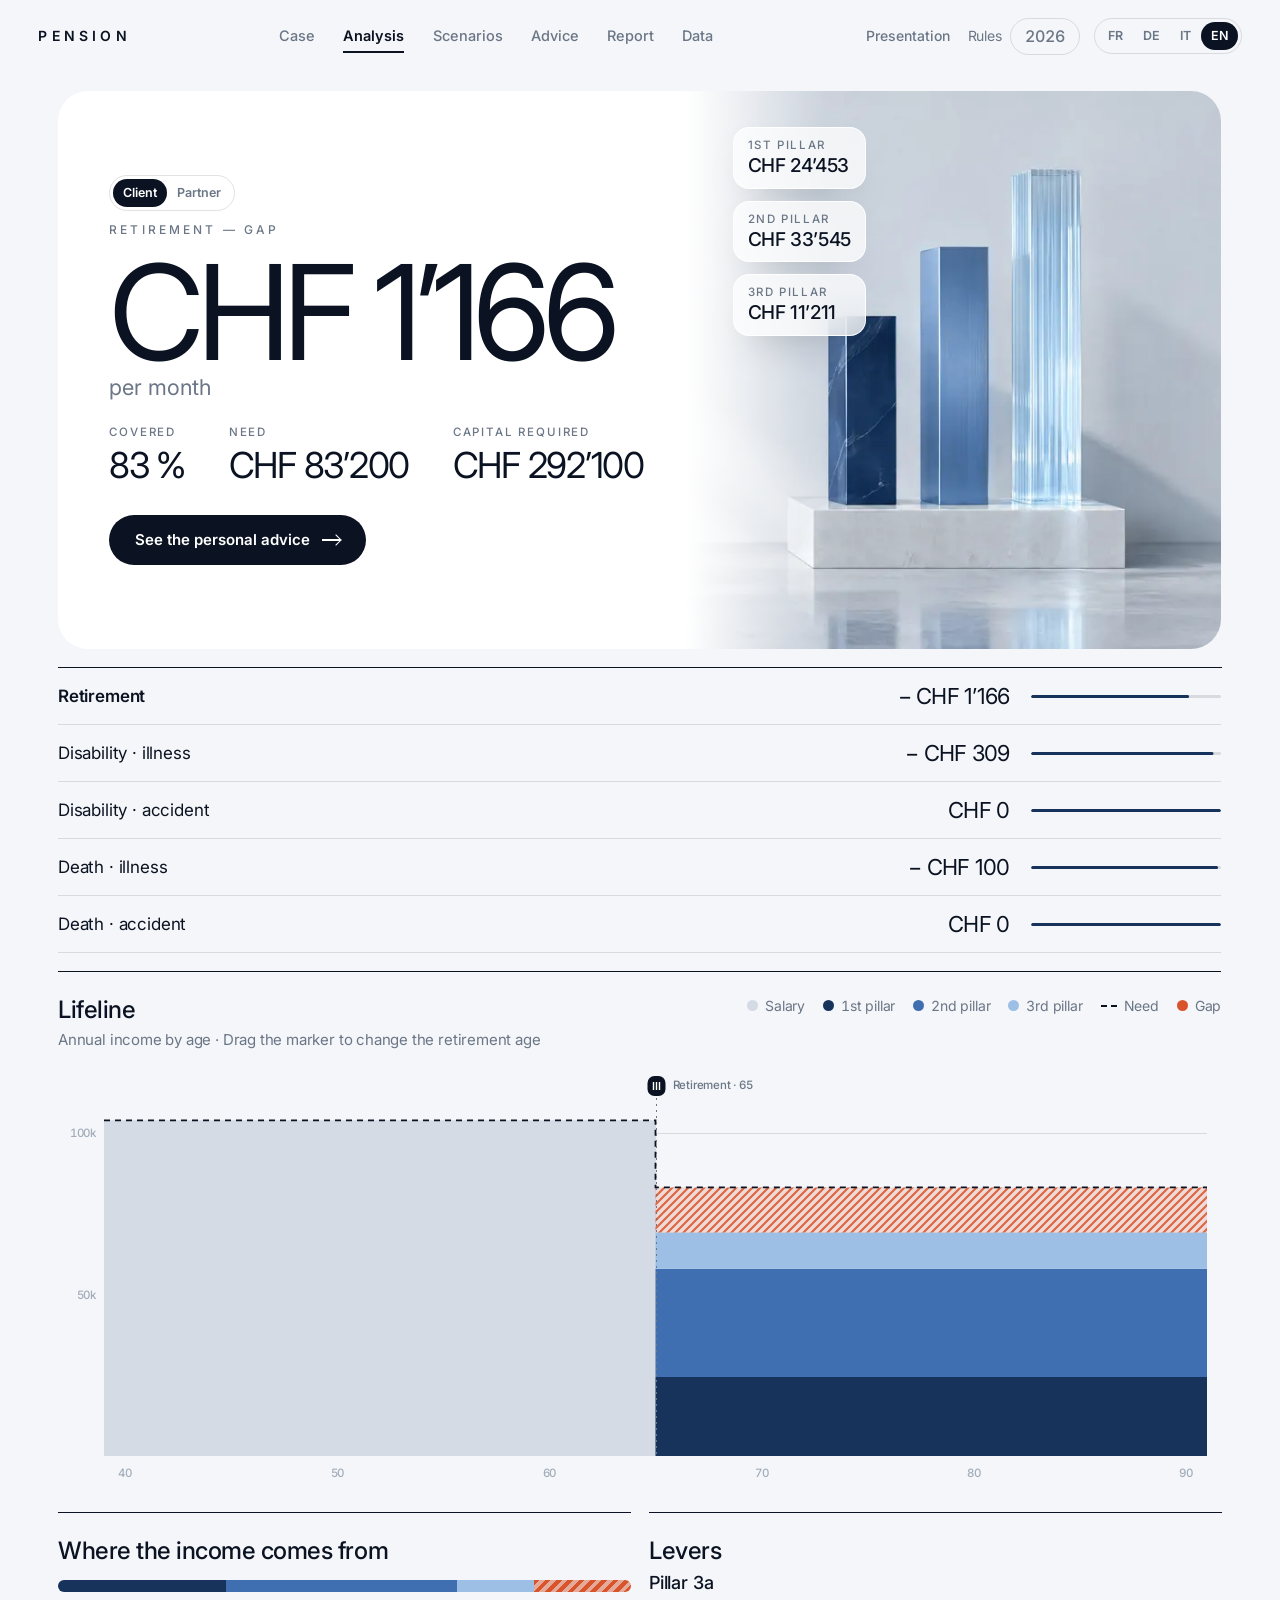
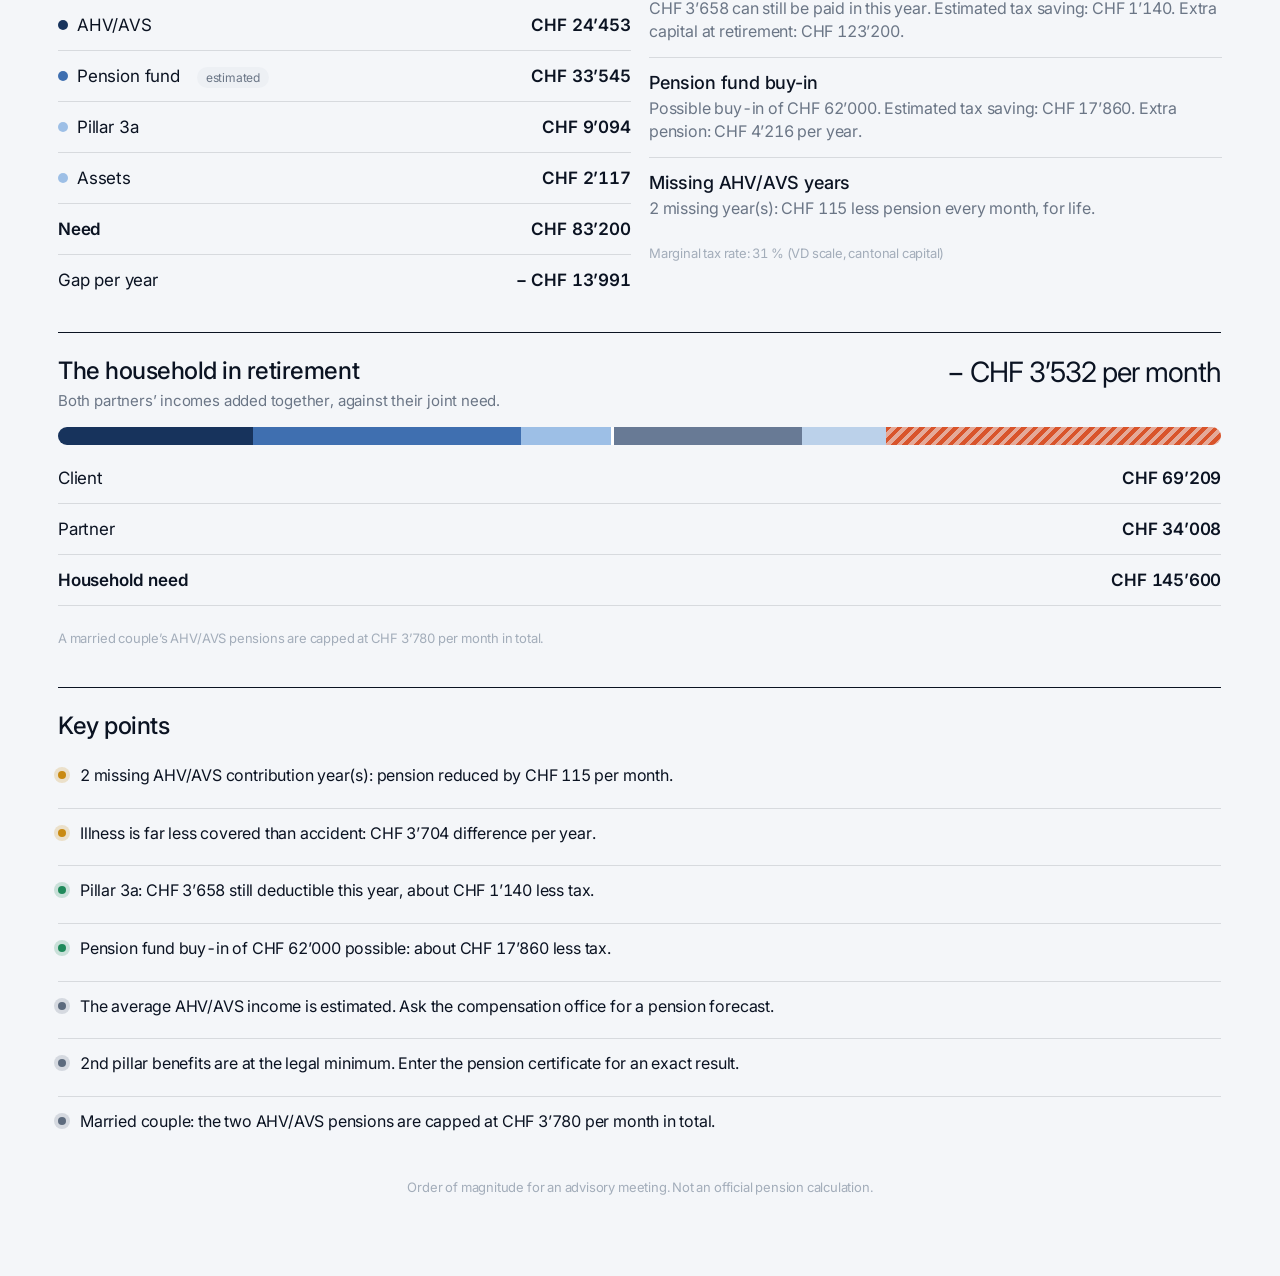
==== web/index.html @ 9bdd1ee2 "Refonte de l'interface : verre et lumière en sombre (scène 3D plein écran, menu flottant), galerie e" ====
<!doctype html>
<html lang="fr">
<head>
<meta charset="utf-8">
<meta name="viewport" content="width=device-width, initial-scale=1, viewport-fit=cover">
<meta name="color-scheme" content="light dark">
<meta name="theme-color" content="#070b12" media="(prefers-color-scheme: dark)">
<meta name="theme-color" content="#f1f3f6" media="(prefers-color-scheme: light)">
<meta name="apple-mobile-web-app-capable" content="yes">
<meta name="apple-mobile-web-app-status-bar-style" content="black-translucent">
<meta name="apple-mobile-web-app-title" content="Prévoyance">
<meta name="robots" content="noindex">
<title>Prévoyance — analyse des lacunes</title>
<link rel="manifest" href="manifest.webmanifest">
<link rel="icon" href="images/icone-192.png">
<link rel="apple-touch-icon" href="images/icone-180.png">
<link rel="preload" href="polices/inter-normal-latin.woff2" as="font" type="font/woff2" crossorigin>
<link rel="stylesheet" href="polices/polices.css">
<link rel="stylesheet" href="app.css">
<link rel="stylesheet" href="vues.css">
<link rel="stylesheet" href="apple.css">
<link rel="stylesheet" href="haut.css">
<script type="module" src="src/app.js"></script>
</head>
<body>
<header class="barre">
  <div class="marque">
    <img src="images/icone-192.png" alt="" width="34" height="34">
    <div><b data-t="titre">Prévoyance</b><span data-t="sousTitre">Analyse des lacunes</span></div>
  </div>
  <nav class="onglets" id="onglets" role="tablist" aria-label="Vues"></nav>
  <div class="actions">
    <button class="lien" id="presentation" type="button" data-t="presentation">Présentation</button>
    <label class="choix-annee"><span data-t="regles">Règles</span><select id="annee" aria-label="Année des règles"></select></label>
    <div class="segments" id="langues" role="group" aria-label="Langue"></div>
  </div>
</header>

<main class="scene">
  <aside class="saisie" id="saisie" aria-label="Dossier du client"></aside>
  <section class="analyse" id="vue" aria-live="polite"></section>
</main>
<div class="bascule-panneau" id="panneaux" role="group"></div>
</body>
</html>
---- web/polices/polices.css ----
/* Polices de l'application : Fraunces et Inter, licence OFL. Générées par outils/visuels/polices.py. */
@font-face {
  font-family: 'Fraunces';
  font-style: italic;
  font-weight: 300 500;
  font-display: swap;
  src: url(fraunces-italic-latin-ext.woff2) format('woff2');
  unicode-range: U+0100-02BA, U+02BD-02C5, U+02C7-02CC, U+02CE-02D7, U+02DD-02FF, U+0304, U+0308, U+0329, U+1D00-1DBF, U+1E00-1E9F, U+1EF2-1EFF, U+2020, U+20A0-20AB, U+20AD-20C4, U+2113, U+2C60-2C7F, U+A720-A7FF;
}
@font-face {
  font-family: 'Fraunces';
  font-style: italic;
  font-weight: 300 500;
  font-display: swap;
  src: url(fraunces-italic-latin.woff2) format('woff2');
  unicode-range: U+0000-00FF, U+0131, U+0152-0153, U+02BB-02BC, U+02C6, U+02DA, U+02DC, U+0304, U+0308, U+0329, U+2000-206F, U+20AC, U+2122, U+2191, U+2193, U+2212, U+2215, U+FEFF, U+FFFD;
}
@font-face {
  font-family: 'Fraunces';
  font-style: normal;
  font-weight: 300 500;
  font-display: swap;
  src: url(fraunces-normal-latin-ext.woff2) format('woff2');
  unicode-range: U+0100-02BA, U+02BD-02C5, U+02C7-02CC, U+02CE-02D7, U+02DD-02FF, U+0304, U+0308, U+0329, U+1D00-1DBF, U+1E00-1E9F, U+1EF2-1EFF, U+2020, U+20A0-20AB, U+20AD-20C4, U+2113, U+2C60-2C7F, U+A720-A7FF;
}
@font-face {
  font-family: 'Fraunces';
  font-style: normal;
  font-weight: 300 500;
  font-display: swap;
  src: url(fraunces-normal-latin.woff2) format('woff2');
  unicode-range: U+0000-00FF, U+0131, U+0152-0153, U+02BB-02BC, U+02C6, U+02DA, U+02DC, U+0304, U+0308, U+0329, U+2000-206F, U+20AC, U+2122, U+2191, U+2193, U+2212, U+2215, U+FEFF, U+FFFD;
}
@font-face {
  font-family: 'Inter';
  font-style: normal;
  font-weight: 400 600;
  font-display: swap;
  src: url(inter-normal-latin-ext.woff2) format('woff2');
  unicode-range: U+0100-02BA, U+02BD-02C5, U+02C7-02CC, U+02CE-02D7, U+02DD-02FF, U+0304, U+0308, U+0329, U+1D00-1DBF, U+1E00-1E9F, U+1EF2-1EFF, U+2020, U+20A0-20AB, U+20AD-20C4, U+2113, U+2C60-2C7F, U+A720-A7FF;
}
@font-face {
  font-family: 'Inter';
  font-style: normal;
  font-weight: 400 600;
  font-display: swap;
  src: url(inter-normal-latin.woff2) format('woff2');
  unicode-range: U+0000-00FF, U+0131, U+0152-0153, U+02BB-02BC, U+02C6, U+02DA, U+02DC, U+0304, U+0308, U+0329, U+2000-206F, U+20AC, U+2122, U+2191, U+2193, U+2212, U+2215, U+FEFF, U+FFFD;
}
---- web/app.css ----
/* Prévoyance — interface du conseiller.
   Un seul écran : le dossier à gauche, l'analyse à droite, recalculée et animée à chaque frappe.
   Typographie système (SF Pro sur les appareils Apple), chiffres tabulaires, une couleur par pilier, le corail pour
   la lacune. Clair et sombre suivent le réglage de l'appareil. Aucune ressource externe. */

:root {
  --fond: #f4f2ed; --surface: #ffffff; --creux: #ebe8e1; --encre: #14161a; --encre-2: #5d636d; --encre-3: #9096a0;
  --filet: rgba(20, 22, 26, .09); --ombre: 0 1px 2px rgba(20, 22, 26, .05), 0 12px 32px -16px rgba(20, 22, 26, .18);
  --p1: #2764e7; --p2: #7b4fe2; --p3: #0f9e77; --salaire: #c5c9d1; --attente: #e3a008; --lacune: #f2553a;
  --critique: #dc3a2b; --attention: #c98a00; --opportunite: #0f9e77; --info: #5d636d;
  --rayon: 22px; --aise: cubic-bezier(.22, 1, .36, 1);
  --police: ui-sans-serif, -apple-system, BlinkMacSystemFont, "SF Pro Text", "Inter", "Segoe UI", Roboto, sans-serif;
  --titre: ui-sans-serif, -apple-system, BlinkMacSystemFont, "SF Pro Display", "Inter", "Segoe UI", Roboto, sans-serif;
}
@media (prefers-color-scheme: dark) {
  :root {
    --fond: #0b0c0f; --surface: #15171c; --creux: #1d2026; --encre: #f3f2ef; --encre-2: #a2a8b3; --encre-3: #6b717c;
    --filet: rgba(255, 255, 255, .09); --ombre: 0 1px 0 rgba(255, 255, 255, .04) inset, 0 20px 40px -24px rgba(0, 0, 0, .7);
    --p1: #5b8dff; --p2: #a385ff; --p3: #2fcf9f; --salaire: #3a3f49; --attente: #f0b93a; --lacune: #ff6b4f;
    --critique: #ff6b5c; --attention: #f0b93a; --opportunite: #2fcf9f; --info: #a2a8b3;
  }
}

* { box-sizing: border-box; }
html { -webkit-text-size-adjust: 100%; }
body { margin: 0; background: var(--fond); color: var(--encre); font: 15px/1.45 var(--police); -webkit-font-smoothing: antialiased;
  font-variant-numeric: tabular-nums; }
h2 { font: 600 15px/1.2 var(--police); margin: 0; letter-spacing: -.005em; }
p { margin: 0; }
button, input, select { font: inherit; color: inherit; }
button { cursor: pointer; }
:focus-visible { outline: 2px solid var(--p1); outline-offset: 2px; }

/* ---------- barre du haut */
.barre { position: sticky; top: 0; z-index: 5; display: flex; align-items: center; justify-content: space-between; gap: 16px;
  padding: calc(12px + env(safe-area-inset-top, 0px)) calc(clamp(16px, 2.4vw, 32px) + env(safe-area-inset-right, 0px)) 12px calc(clamp(16px, 2.4vw, 32px) + env(safe-area-inset-left, 0px));
  background: color-mix(in srgb, var(--fond) 82%, transparent);
  -webkit-backdrop-filter: saturate(1.6) blur(18px); backdrop-filter: saturate(1.6) blur(18px); border-bottom: 1px solid var(--filet); }
.marque { display: flex; align-items: center; gap: 12px; }
.marque svg { width: 30px; height: 30px; fill: var(--encre); }
.marque svg rect:nth-child(1) { fill: var(--p1); } .marque svg rect:nth-child(2) { fill: var(--p2); } .marque svg rect:nth-child(3) { fill: var(--p3); }
.marque b { display: block; font: 600 17px/1.1 var(--police); letter-spacing: -.01em; }
.marque span { color: var(--encre-2); font-size: 12.5px; }
.actions { display: flex; align-items: center; gap: 6px 14px; flex-wrap: wrap; justify-content: flex-end; }
.lien { border: 0; background: none; padding: 8px 4px; color: var(--encre-2); font-weight: 500; font-size: 13.5px; }
.lien:hover { color: var(--encre); }
.choix-annee { display: flex; align-items: center; gap: 8px; color: var(--encre-2); font-size: 13.5px; }
select { appearance: none; -webkit-appearance: none; border: 1px solid var(--filet); background: var(--surface); border-radius: 10px; padding: 7px 12px; font-weight: 500; }
.segments { display: inline-flex; padding: 3px; background: var(--creux); border-radius: 12px; }
.segments button { border: 0; background: none; padding: 6px 11px; border-radius: 9px; font-size: 12.5px; font-weight: 600; color: var(--encre-2);
  transition: background .3s var(--aise), color .3s var(--aise), box-shadow .3s var(--aise); }
.segments button[aria-pressed="true"] { background: var(--surface); color: var(--encre); box-shadow: 0 1px 3px rgba(0, 0, 0, .12); }

/* ---------- scène : dossier à gauche, analyse à droite */
.scene { display: grid; grid-template-columns: minmax(300px, 380px) minmax(0, 1fr); gap: clamp(16px, 2vw, 28px);
  padding: clamp(16px, 2.4vw, 32px); max-width: 1640px; margin: 0 auto; align-items: start; }
.saisie { position: sticky; top: 78px; max-height: calc(100vh - 96px); max-height: calc(100dvh - 96px); overflow: auto; overscroll-behavior: contain;
  display: grid; gap: 12px; padding-right: 4px; scrollbar-width: thin; }
.analyse { display: grid; gap: clamp(12px, 1.4vw, 18px); min-width: 0; }
.carte { background: var(--surface); border-radius: var(--rayon); box-shadow: var(--ombre); padding: clamp(16px, 1.6vw, 22px); min-width: 0; }
.deux { display: grid; grid-template-columns: repeat(2, minmax(0, 1fr)); gap: clamp(12px, 1.4vw, 18px); }

/* ---------- dossier */
.bloc { background: var(--surface); border-radius: 18px; box-shadow: var(--ombre); overflow: hidden; }
.bloc > summary { list-style: none; cursor: pointer; display: flex; align-items: center; justify-content: space-between; padding: 14px 16px;
  font: 600 14px/1.2 var(--police); }
.bloc > summary::-webkit-details-marker { display: none; }
.bloc > summary::after { content: ""; width: 8px; height: 8px; border-right: 1.6px solid var(--encre-3); border-bottom: 1.6px solid var(--encre-3);
  transform: rotate(45deg) translateY(-2px); transition: transform .35s var(--aise); }
.bloc[open] > summary::after { transform: rotate(225deg) translate(-2px, 0); }
.champs { display: grid; gap: 10px; padding: 0 16px 16px; }
.champ { display: grid; gap: 5px; }
.champ > span { color: var(--encre-2); font-size: 12.5px; display: flex; justify-content: space-between; gap: 8px; }
.champ > span i { font-style: normal; color: var(--encre-3); }
.champ input[type="text"], .champ input[type="date"], .champ select { width: 100%; border: 1px solid transparent; background: var(--creux); border-radius: 11px;
  padding: 10px 12px; font-weight: 500; transition: border-color .2s, background .2s; min-width: 0; }
.champ input:hover, .champ select:hover { border-color: var(--filet); }
.champ input:focus, .champ select:focus { outline: none; border-color: var(--p1); background: var(--surface); }
.montant { position: relative; }
.montant input { padding-left: 46px !important; }
.montant::before { content: "CHF"; position: absolute; left: 12px; top: 50%; transform: translateY(-50%); color: var(--encre-3); font-size: 12px; font-weight: 600; pointer-events: none; }
.rangee { display: grid; grid-template-columns: repeat(2, minmax(0, 1fr)); gap: 10px; }
.bascule { display: flex; align-items: center; justify-content: space-between; gap: 12px; padding: 4px 0; font-size: 13.5px; font-weight: 500; cursor: pointer; }
.bascule input { appearance: none; -webkit-appearance: none; width: 42px; height: 26px; border-radius: 999px; background: var(--creux); position: relative; flex: none;
  transition: background .3s var(--aise); cursor: pointer; }
.bascule input::after { content: ""; position: absolute; left: 3px; top: 3px; width: 20px; height: 20px; border-radius: 50%; background: #fff;
  box-shadow: 0 1px 3px rgba(0, 0, 0, .25); transition: transform .35s var(--aise); }
.bascule input:checked { background: var(--ok); }
.bascule input:checked::after { transform: translateX(16px); }
.curseur { display: grid; gap: 6px; }
.curseur output { font-weight: 600; color: var(--encre); }
input[type="range"] { appearance: none; -webkit-appearance: none; width: 100%; height: 26px; background: none; margin: 0; }
input[type="range"]::-webkit-slider-runnable-track { height: 5px; border-radius: 999px; background: linear-gradient(90deg, var(--encre) var(--part, 50%), var(--creux) var(--part, 50%)); }
input[type="range"]::-moz-range-track { height: 5px; border-radius: 999px; background: var(--creux); }
input[type="range"]::-moz-range-progress { height: 5px; border-radius: 999px; background: var(--encre); }
input[type="range"]::-webkit-slider-thumb { -webkit-appearance: none; width: 22px; height: 22px; margin-top: -8.5px; border-radius: 50%; background: var(--surface);
  border: 1px solid var(--filet); box-shadow: 0 2px 6px rgba(0, 0, 0, .22); }
input[type="range"]::-moz-range-thumb { width: 20px; height: 20px; border-radius: 50%; background: var(--surface); border: 1px solid var(--filet); box-shadow: 0 2px 6px rgba(0, 0, 0, .22); }
.compteur { display: inline-flex; align-items: center; gap: 4px; background: var(--creux); border-radius: 11px; padding: 3px; }
.compteur button { width: 32px; height: 32px; border: 0; border-radius: 9px; background: var(--surface); font-size: 17px; line-height: 1; box-shadow: 0 1px 2px rgba(0, 0, 0, .1); }
.compteur b { min-width: 28px; text-align: center; }

/* ---------- tête : score et lacune principale */
.tete { display: grid; grid-template-columns: auto minmax(0, 1fr); gap: clamp(18px, 3vw, 40px); align-items: center; }
.jauge { position: relative; width: clamp(120px, 13vw, 164px); aspect-ratio: 1; }
.jauge svg { width: 100%; height: 100%; transform: rotate(-90deg); }
.jauge circle { fill: none; stroke-width: 9; stroke-linecap: round; }
.jauge .piste { stroke: var(--creux); }
.jauge .arc { stroke: var(--couleur, var(--ok)); stroke-dasharray: 326.73; stroke-dashoffset: 326.73; transition: stroke-dashoffset 1.1s var(--aise), stroke .6s; }
.jauge-texte { position: absolute; inset: 0; display: grid; place-content: center; text-align: center; }
.jauge-texte b { font: 400 clamp(34px, 3.6vw, 48px)/1 var(--titre); letter-spacing: -.03em; }
.jauge-texte span { color: var(--encre-2); font-size: 11.5px; max-width: 9ch; margin: 4px auto 0; line-height: 1.2; }
.surtitre { color: var(--encre-2); font-size: 13px; font-weight: 500; text-transform: uppercase; letter-spacing: .07em; }
.grand { font: 400 clamp(38px, 5.2vw, 72px)/1.02 var(--titre); letter-spacing: -.035em; margin: 6px 0 8px; display: flex; align-items: baseline; gap: 12px; flex-wrap: wrap; }
.grand small { font: 500 clamp(14px, 1.3vw, 17px)/1.2 var(--police); letter-spacing: 0; color: var(--encre-2); }
.grand.lacune span { color: var(--lacune); }
.note { color: var(--encre-2); max-width: 62ch; }

/* ---------- les cinq risques */
.risques { display: grid; grid-template-columns: repeat(5, minmax(0, 1fr)); gap: 10px; }
.risque { text-align: left; border: 1px solid transparent; background: var(--surface); border-radius: 18px; padding: 14px; box-shadow: var(--ombre);
  display: grid; gap: 10px; transition: transform .35s var(--aise), border-color .3s, box-shadow .35s var(--aise); min-width: 0; }
.risque:hover { transform: translateY(-2px); }
.risque[aria-selected="true"] { border-color: var(--encre); box-shadow: 0 1px 0 var(--encre), var(--ombre); }
.risque h3 { margin: 0; font: 600 13px/1.25 var(--police); color: var(--encre-2); min-height: 2.5em; }
.risque[aria-selected="true"] h3 { color: var(--encre); }
.risque b { font: 400 clamp(18px, 1.7vw, 24px)/1 var(--titre); letter-spacing: -.02em; }
.risque b.lacune { color: var(--lacune); }
.risque small { color: var(--encre-3); font-size: 12px; }
.barre-couv { height: 5px; border-radius: 999px; background: var(--creux); overflow: hidden; }
.barre-couv i { display: block; height: 100%; width: 100%; border-radius: inherit; background: var(--ok); transform-origin: left; transform: scaleX(0);
  transition: transform .9s var(--aise), background .5s; }

/* ---------- ligne de vie */
.carte-tete { display: flex; justify-content: space-between; align-items: flex-end; gap: 12px 24px; flex-wrap: wrap; margin-bottom: 12px; }
.carte-tete p { color: var(--encre-2); font-size: 13px; margin-top: 3px; }
.legende { display: flex; flex-wrap: wrap; gap: 6px 16px; list-style: none; margin: 0; padding: 0; font-size: 12.5px; color: var(--encre-2); }
.legende li { display: flex; align-items: center; gap: 7px; }
.legende i { width: 10px; height: 10px; border-radius: 3px; background: var(--c); }
.legende i.trait { height: 0; border-top: 2px dashed var(--encre); background: none; width: 16px; border-radius: 0; }
.toile { position: relative; height: clamp(260px, 34vw, 420px); }
.toile canvas { position: absolute; inset: 0; width: 100%; height: 100%; touch-action: pan-y; }
.bulle { position: absolute; top: 0; left: 0; pointer-events: none; background: var(--encre); color: var(--fond); border-radius: 12px; padding: 9px 12px; font-size: 12.5px;
  min-width: 150px; box-shadow: 0 10px 30px -10px rgba(0, 0, 0, .5); will-change: transform; }
.bulle b { display: block; font-size: 13px; margin-bottom: 4px; }
.bulle div { display: flex; justify-content: space-between; gap: 16px; opacity: .85; }
.bulle div.fort { opacity: 1; font-weight: 600; margin-top: 4px; }

/* ---------- détail des sources */
.pile { display: flex; height: 14px; border-radius: 999px; overflow: hidden; background: var(--creux); margin: 14px 0 6px; }
.pile i { display: block; height: 100%; background: var(--c); flex: 0 0 auto; width: 0; transition: width .9s var(--aise); }
.pile i.manque { background: repeating-linear-gradient(135deg, var(--lacune) 0 4px, color-mix(in srgb, var(--lacune) 45%, transparent) 4px 8px); }
.lignes { list-style: none; margin: 8px 0 0; padding: 0; }
.lignes li { display: flex; align-items: baseline; justify-content: space-between; gap: 12px; padding: 9px 0; border-top: 1px solid var(--filet); }
.lignes li:first-child { border-top: 0; }
.lignes .nom { display: flex; align-items: baseline; gap: 9px; min-width: 0; }
.lignes .nom i { width: 9px; height: 9px; border-radius: 3px; background: var(--c); flex: none; transform: translateY(-1px); }
.lignes em { font-style: normal; color: var(--encre-3); font-size: 11.5px; border: 1px solid var(--filet); border-radius: 999px; padding: 1px 7px; white-space: nowrap; }
.lignes .total { font-weight: 600; }
.lignes .manque b { color: var(--lacune); }
.attente { margin-top: 12px; padding: 12px 14px; border-radius: 14px; background: var(--creux); font-size: 13.5px; color: var(--encre-2); }
.attente b { display: block; color: var(--encre); font-size: 12.5px; text-transform: uppercase; letter-spacing: .06em; margin-bottom: 3px; }
.levier { padding: 12px 0; border-top: 1px solid var(--filet); }
.levier:first-child { border-top: 0; padding-top: 6px; }
.levier b { display: block; margin-bottom: 2px; }
.levier p { color: var(--encre-2); font-size: 13.5px; }
.petit { color: var(--encre-3); font-size: 12px; margin-top: 10px; }

/* ---------- alertes */
.alertes { list-style: none; margin: 10px 0 0; padding: 0; display: grid; gap: 8px; }
.alertes li { display: grid; grid-template-columns: 10px minmax(0, 1fr); gap: 12px; align-items: start; padding: 11px 14px; border-radius: 14px; background: var(--creux); font-size: 14px; }
.alertes li::before { content: ""; width: 8px; height: 8px; border-radius: 50%; background: var(--c); margin-top: 7px; box-shadow: 0 0 0 4px color-mix(in srgb, var(--c) 20%, transparent); }
.avertissement { color: var(--encre-3); font-size: 12px; text-align: center; padding: 4px 0 20px; }

/* ---------- entrée en scène */
@media (prefers-reduced-motion: no-preference) {
  .carte, .risque, .bloc { animation: entree .7s var(--aise) both; animation-delay: calc(var(--i, 0) * 45ms); }
  @keyframes entree { from { opacity: 0; transform: translateY(14px); } }
}
@media (prefers-reduced-motion: reduce) { * { transition-duration: .01ms !important; animation: none !important; } }

/* ---------- tablette en portrait et téléphone */
@media (max-width: 1100px) {
  .risques { grid-template-columns: repeat(3, minmax(0, 1fr)); }
}
@media (max-width: 860px) {
  .scene { grid-template-columns: minmax(0, 1fr); }
  .saisie { position: static; max-height: none; overflow: visible; padding-right: 0; }
  .deux { grid-template-columns: minmax(0, 1fr); }
  .risques { grid-template-columns: repeat(2, minmax(0, 1fr)); }
  .tete { grid-template-columns: minmax(0, 1fr); justify-items: start; }
  .barre { flex-wrap: wrap; }
}
---- web/vues.css ----
/* Prévoyance — styles des vues (onglets, visuels 3D, scénarios, plan, rapport imprimable, données).
   Complète app.css, qui porte les couleurs, la typographie et le formulaire. */

/* ---------- onglets */
.onglets { display: inline-flex; gap: 2px; padding: 4px; background: var(--creux); border-radius: 14px; }
.onglets button { border: 0; background: none; padding: 8px 16px; border-radius: 10px; font-weight: 600; font-size: 13.5px; color: var(--encre-2);
  transition: background .35s var(--aise), color .35s var(--aise), box-shadow .35s var(--aise); white-space: nowrap; }
.onglets button:hover { color: var(--encre); }
.onglets button[aria-selected="true"] { background: var(--surface); color: var(--encre); box-shadow: 0 1px 3px rgba(0, 0, 0, .14); }
.marque img { width: 34px; height: 34px; border-radius: 9px; object-fit: cover; }
::view-transition-old(root) { animation: .22s ease both sortie; }
::view-transition-new(root) { animation: .42s var(--aise) both arrivee; }
@keyframes sortie { to { opacity: 0; transform: translateY(-6px); } }
@keyframes arrivee { from { opacity: 0; transform: translateY(10px); } }

/* ---------- portefeuille et compléments du formulaire */
.portefeuille > summary span { display: grid; gap: 2px; }
.portefeuille > summary small { color: var(--encre-3); font-weight: 500; font-size: 11.5px; text-transform: uppercase; letter-spacing: .07em; }
.portefeuille > summary b { font-size: 16px; }
.portefeuille > summary em { font-style: normal; margin-left: auto; margin-right: 10px; background: var(--creux); border-radius: 999px; padding: 2px 9px; font-size: 12px; color: var(--encre-2); }
.portefeuille-liste { display: grid; gap: 4px; max-height: 220px; overflow: auto; }
.portefeuille-liste button { display: flex; justify-content: space-between; align-items: baseline; gap: 10px; text-align: left; border: 1px solid transparent; background: var(--creux);
  border-radius: 11px; padding: 9px 12px; }
.portefeuille-liste button.actif { border-color: var(--encre); background: var(--surface); }
.portefeuille-liste small { color: var(--encre-3); font-size: 11.5px; flex: none; }
.pastilles { display: flex; flex-wrap: wrap; gap: 6px; }
.pastille { border: 1px solid var(--filet); background: var(--surface); border-radius: 999px; padding: 6px 12px; font-size: 12.5px; font-weight: 500; }
.pastille:hover { border-color: var(--encre-3); }
.pastille.danger { color: var(--critique); }
.intertitre { font-size: 11.5px; text-transform: uppercase; letter-spacing: .08em; color: var(--encre-3); font-weight: 600; padding-top: 8px; border-top: 1px solid var(--filet); margin-top: 4px; }
.champs.nus { padding: 0; }
.champ input[type="text"]::placeholder { color: var(--encre-3); font-weight: 400; }
.bouton { border: 0; background: var(--encre); color: var(--fond); border-radius: 12px; padding: 11px 18px; font-weight: 600; transition: transform .25s var(--aise), opacity .2s; }
.bouton:hover { transform: translateY(-1px); } .bouton:active { transform: scale(.98); } .bouton:disabled { opacity: .5; }

/* ---------- tête de l'analyse : la scène des trois piliers (photo recadrée en direct, voir scene.js) */
.tete { position: relative; overflow: hidden; isolation: isolate; grid-template-columns: auto minmax(0, 1fr); min-height: clamp(250px, 26vw, 360px); padding: clamp(18px, 2.2vw, 30px);
  background: #070b12; }
@media (prefers-color-scheme: light) { .tete { background: #e9edf2; } }
.jauge-anneau { position: absolute; inset: 0; }
.scene-toile { position: absolute; inset: 0; width: 100%; height: 100%; z-index: -2; }
.scene-voile { position: absolute; inset: 0; z-index: -1; pointer-events: none;
  background: linear-gradient(90deg, color-mix(in srgb, var(--surface) 55%, transparent) 0%, color-mix(in srgb, var(--surface) 18%, transparent) 38%, transparent 58%); }
.tete .jauge .piste { stroke: color-mix(in srgb, var(--encre) 14%, transparent); }
.tete .resume, .tete .jauge { align-self: center; }
.tete .resume { max-width: min(520px, 54%); }
.tete .grand { font-size: clamp(34px, 4vw, 58px); }
.tete .note { font-size: 14px; }
.scene-point { position: absolute; left: -5px; top: -5px; width: 10px; height: 10px; border-radius: 50%; background: var(--encre); opacity: 0; z-index: 1; will-change: transform;
  box-shadow: 0 0 0 5px color-mix(in srgb, var(--encre) 18%, transparent); transition: opacity .35s var(--aise); pointer-events: none; }
.scene-point.actif { opacity: 1; } .scene-point.hors { opacity: 0 !important; }
.scene-piliers { position: absolute; right: clamp(12px, 1.6vw, 22px); bottom: clamp(12px, 1.6vw, 22px); z-index: 1; display: flex; gap: 6px; }
.scene-puce { border: 1px solid var(--filet); display: grid; gap: 1px; justify-items: start; padding: 8px 12px; border-radius: 12px; color: var(--encre); cursor: default;
  background: color-mix(in srgb, var(--surface) 62%, transparent); -webkit-backdrop-filter: blur(16px) saturate(1.4); backdrop-filter: blur(16px) saturate(1.4);
  transition: transform .4s var(--aise), background .3s, border-color .3s, opacity .3s; }
.scene-puce:hover, .scene-puce.actif, .scene-puce:focus-visible { transform: translateY(-3px); background: var(--surface); border-color: var(--encre-3); }
.scene-puce small { font-size: 10.5px; text-transform: uppercase; letter-spacing: .08em; color: var(--encre-2); font-weight: 600; }
.scene-puce b { font: 600 14.5px/1.1 var(--police); letter-spacing: -.01em; }
.scene-puce.vide { opacity: .5; }
.cibles { margin-bottom: 10px; }

/* ---------- cartes empilées, chiffres-clés */
.pile-cartes { display: grid; gap: clamp(12px, 1.4vw, 18px); }
.chiffres { display: grid; grid-template-columns: repeat(auto-fit, minmax(150px, 1fr)); gap: 10px; margin-top: 14px; }
.chiffre { background: var(--creux); border-radius: 14px; padding: 12px 14px; display: grid; gap: 2px; }
.chiffre small { color: var(--encre-2); font-size: 12px; }
.chiffre b { font: 400 clamp(18px, 1.8vw, 24px)/1.1 var(--titre); letter-spacing: -.02em; }
.chiffre span { color: var(--encre-3); font-size: 12px; }
.chiffre.plus b { color: var(--ok); } .chiffre.moins b { color: var(--lacune); }
.remarque { margin-top: 12px; padding: 11px 14px; border-radius: 14px; background: color-mix(in srgb, var(--attention) 14%, transparent); font-size: 14px; }
.remarque.ok { background: color-mix(in srgb, var(--ok) 14%, transparent); }

/* ---------- graphiques SVG */
svg.colonnes, svg.couloir { width: 100%; height: auto; display: block; overflow: visible; margin-top: 6px; }
svg .grille { stroke: var(--filet); stroke-width: 1; }
svg .axe { fill: var(--encre-3); font: 500 11.5px var(--police); }
svg .axe.fort { fill: var(--encre-2); font-weight: 600; }
svg .axe.note { fill: var(--encre-2); font-size: 10.5px; }
svg .colonne rect { transition: opacity .3s; }
svg .colonne[role="button"] { cursor: pointer; }
svg .colonne[role="button"]:not(.actif) rect:not([fill="transparent"]) { opacity: .5; }
svg .colonne[role="button"]:hover rect { opacity: 1; }
svg .colonne.actif .axe.fort { fill: var(--encre); font-weight: 600; }
svg .manque { fill: color-mix(in srgb, var(--lacune) 28%, transparent); stroke: var(--lacune); stroke-width: 1; stroke-dasharray: 3 3; }
svg .besoin { stroke: var(--encre); stroke-width: 1.6; stroke-dasharray: 5 4; }
svg .zone { fill: color-mix(in srgb, var(--ok) 22%, transparent); }
svg .mediane { fill: none; stroke: var(--ok); stroke-width: 2.4; stroke-linejoin: round; }
svg .verse { fill: none; stroke: var(--encre-3); stroke-width: 1.4; stroke-dasharray: 4 4; }
@media (prefers-reduced-motion: no-preference) {
  svg .colonne { animation: monte .8s var(--aise) both; animation-delay: calc(var(--i, 0) * 35ms); transform-origin: 50% 100%; transform-box: fill-box; }
  @keyframes monte { from { transform: scaleY(.02); opacity: 0; } }
  svg .mediane, svg .verse { stroke-dasharray: 1400; stroke-dashoffset: 1400; animation: trace 1.3s var(--aise) forwards; }
  svg .verse { stroke-dasharray: 4 4; stroke-dashoffset: 0; animation: none; }
  @keyframes trace { to { stroke-dashoffset: 0; } }
}

/* ---------- rente ou capital */
.options { display: grid; grid-template-columns: repeat(3, minmax(0, 1fr)); gap: 10px; margin-top: 6px; }
.option { border: 1px solid var(--filet); border-radius: 18px; padding: 16px; display: grid; gap: 4px; align-content: start; }
.option.meilleure { border-color: var(--ok); box-shadow: 0 0 0 3px color-mix(in srgb, var(--ok) 16%, transparent); }
.option h3 { margin: 0; font: 600 13px/1.2 var(--police); color: var(--encre-2); }
.option > b { font: 400 clamp(20px, 2vw, 28px)/1.1 var(--titre); letter-spacing: -.02em; }
.option > small { color: var(--encre-3); font-size: 12px; }
.option ul { list-style: none; margin: 10px 0 0; padding: 0; font-size: 13px; }
.option li { display: flex; justify-content: space-between; gap: 10px; padding: 6px 0; border-top: 1px solid var(--filet); color: var(--encre-2); }
.option li b { color: var(--encre); font-weight: 600; white-space: nowrap; }
.mini-barres { display: flex; align-items: flex-end; gap: 10px; height: 120px; margin-top: 12px; }
.mini-barres div { flex: 1; display: grid; grid-template-rows: 1fr auto auto; justify-items: center; gap: 3px; height: 100%; }
.mini-barres i { width: 100%; max-width: 46px; align-self: end; background: var(--creux); border-radius: 8px 8px 3px 3px; transition: height .8s var(--aise); }
.mini-barres .actif i { background: var(--ok); }
.mini-barres b { font-size: 12px; } .mini-barres small { color: var(--encre-3); font-size: 11px; }

/* ---------- hypothèque */
.tenues { display: grid; grid-template-columns: repeat(2, minmax(0, 1fr)); gap: 12px; }
.tenue { background: var(--creux); border-radius: 14px; padding: 14px; display: grid; gap: 4px; }
.tenue small { color: var(--encre-2); font-size: 12px; }
.tenue b { font: 400 26px/1 var(--titre); color: var(--ok); }
.tenue.depasse b { color: var(--lacune); }
.tenue-barre { position: relative; height: 6px; border-radius: 999px; background: var(--surface); margin-top: 6px; }
.tenue-barre i { display: block; height: 100%; border-radius: inherit; background: var(--ok); transition: width .9s var(--aise); }
.tenue.depasse .tenue-barre i { background: var(--lacune); }
.tenue-barre em { position: absolute; left: 55.55%; top: -4px; bottom: -4px; width: 2px; background: var(--encre); border-radius: 2px; }

/* ---------- plan */
.plan-tete { display: flex; justify-content: space-between; align-items: center; gap: 24px; flex-wrap: wrap; }
.petit-grand { font-size: clamp(24px, 3vw, 40px); }
.avant-apres { display: flex; align-items: center; gap: 18px; }
.avant-apres div { display: grid; justify-items: center; }
.avant-apres small { color: var(--encre-2); font-size: 12px; text-transform: uppercase; letter-spacing: .07em; }
.avant-apres b { font: 400 clamp(34px, 4vw, 56px)/1 var(--titre); letter-spacing: -.03em; color: var(--encre-3); }
.avant-apres .apres b { color: var(--ok); transition: color .5s; }
.fleche { font-size: 26px; color: var(--encre-3); }
.effets { display: grid; gap: 14px; margin-top: 12px; }
.effet-tete { display: flex; justify-content: space-between; gap: 12px; align-items: baseline; font-size: 14px; }
.effet-tete b.lacune { color: var(--lacune); } .effet-tete b.ok { color: var(--ok); }
.effet-barres { position: relative; height: 10px; border-radius: 999px; background: var(--creux); margin: 6px 0 4px; overflow: hidden; }
.effet-barres i { position: absolute; left: 0; top: 0; bottom: 0; border-radius: inherit; transition: width .9s var(--aise), background .5s; }
.effet-barres .avant { background: var(--encre-3); opacity: .45; z-index: 1; height: 4px; top: 3px; }
.effet small { color: var(--encre-3); font-size: 12px; }

/* ---------- données */
.donnees-tete { display: flex; justify-content: space-between; align-items: center; gap: 24px; flex-wrap: wrap; }
.donnees-actions { display: grid; gap: 8px; justify-items: end; }
.donnees-actions small { color: var(--encre-3); font-size: 12px; }
.r-tableau { width: 100%; border-collapse: collapse; font-size: 14px; margin-top: 8px; }
.r-tableau th, .r-tableau td { text-align: right; padding: 9px 8px; border-top: 1px solid var(--filet); font-weight: 500; }
.r-tableau th:first-child { text-align: left; color: var(--encre-2); }
.r-tableau thead th { border-top: 0; color: var(--encre-3); font-size: 12px; text-transform: uppercase; letter-spacing: .06em; }
.r-tableau td.lacune { color: var(--lacune); font-weight: 600; } .r-tableau td.ok { color: var(--ok); font-weight: 600; }
.r-tableau td.change { color: var(--p1); font-weight: 600; } .r-tableau td.meme { color: var(--encre-3); }
.r-tableau tr.fort th, .r-tableau tr.fort td { font-weight: 600; border-top: 2px solid var(--encre); }
.cantons { margin-top: 18px; }
.cantons h3 { margin: 0 0 2px; font: 600 14px/1.2 var(--police); }
.cantons-barres { display: flex; align-items: flex-end; gap: 3px; height: 150px; margin-top: 10px; }
.cantons-barres div { flex: 1; min-width: 0; height: 100%; display: grid; grid-template-rows: auto 1fr auto; justify-items: center; gap: 3px; }
.cantons-barres i { width: 100%; align-self: end; background: var(--creux); border-radius: 5px 5px 2px 2px; }
.cantons-barres .actif i { background: var(--p1); }
.cantons-barres b { font-size: 9.5px; font-weight: 500; color: var(--encre-3); align-self: end; }
.cantons-barres .actif b, .cantons-barres .actif small { color: var(--encre); font-weight: 600; }
.cantons-barres small { font-size: 10px; color: var(--encre-3); }
.r-sources { margin: 10px 0 0; padding-left: 18px; color: var(--encre-2); font-size: 13px; display: grid; gap: 6px; }
@media (prefers-reduced-motion: no-preference) {
  .cantons-barres i { animation: monte .7s var(--aise) both; animation-delay: calc(var(--i, 0) * 18ms); transform-origin: bottom; }
}

/* ---------- rapport : pages A4 à l'écran */
.rapport-outils { display: grid; grid-template-columns: minmax(0, 1fr) minmax(180px, 260px) auto; gap: 16px; align-items: end; margin-bottom: 18px; }
.rapport-outils p { color: var(--encre-2); font-size: 13.5px; margin-top: 3px; }
.rapport { display: grid; gap: 22px; justify-items: center; }
.page { --fond: #ffffff; --surface: #ffffff; --creux: #f1efea; --encre: #14161a; --encre-2: #5d636d; --encre-3: #9096a0; --filet: rgba(20, 22, 26, .11);
  --p1: #2764e7; --p2: #7b4fe2; --p3: #0f9e77; --lacune: #e8492e; --attention: #c98a00; --critique: #dc3a2b; --opportunite: #0f9e77; --info: #5d636d;
  width: min(100%, 210mm); aspect-ratio: 210 / 297; background: #fff; color: var(--encre); border-radius: 6px; box-shadow: 0 2px 6px rgba(0, 0, 0, .08), 0 30px 60px -30px rgba(0, 0, 0, .35);
  padding: 16mm 16mm 14mm; display: flex; flex-direction: column; gap: 12px; position: relative; overflow: hidden; font-size: 13px; container-type: inline-size; }
.page header { display: flex; justify-content: space-between; align-items: center; border-bottom: 2px solid var(--encre); padding-bottom: 8px; margin-bottom: 4px; }
.page header h2 { font: 400 22px/1.1 var(--titre); letter-spacing: -.02em; }
.page header span { color: var(--encre-3); font-size: 11px; text-transform: uppercase; letter-spacing: .1em; }
.page h3 { margin: 10px 0 2px; font: 600 13px/1.2 var(--police); text-transform: uppercase; letter-spacing: .06em; color: var(--encre-2); }
.page footer { margin-top: auto; display: flex; justify-content: space-between; color: var(--encre-3); font-size: 10.5px; border-top: 1px solid var(--filet); padding-top: 8px; }
.page .alertes li { background: var(--creux); font-size: 12.5px; padding: 8px 12px; }
.page .lignes li { padding: 6px 0; } .page .pile { margin: 8px 0 4px; height: 11px; }
.page .attente { font-size: 12px; padding: 9px 12px; }
.couverture { justify-content: space-between; padding-top: 0; }
.couverture .r-piliers { width: calc(100% + 32mm); max-width: none; height: 112mm; object-fit: cover; object-position: 72% 50%; margin: 0 -16mm; }
.couverture h1 { font: 400 clamp(30px, 8cqw, 54px)/1 var(--titre); letter-spacing: -.035em; margin: 6px 0 10px; }
.r-client { font: 400 20px/1.2 var(--titre); color: var(--encre-2); }
.r-fiche { border-collapse: collapse; width: 100%; max-width: 110mm; font-size: 13px; }
.r-fiche.large { max-width: none; }
.r-fiche th { text-align: left; font-weight: 500; color: var(--encre-2); padding: 7px 12px 7px 0; border-top: 1px solid var(--filet); width: 46%; vertical-align: top; }
.r-fiche td { padding: 7px 0; border-top: 1px solid var(--filet); font-weight: 600; }
.r-deux { display: grid; grid-template-columns: repeat(2, minmax(0, 1fr)); gap: 10mm; align-items: start; }
.r-score { display: grid; justify-items: center; align-content: center; gap: 4px; }
.r-score b { font: 400 84px/1 var(--titre); letter-spacing: -.04em; }
.r-score span { color: var(--encre-2); font-size: 12px; }
.r-detail h3 { margin-top: 0; }
.r-texte { color: var(--encre-2); line-height: 1.55; }
.r-signatures { display: grid; grid-template-columns: repeat(2, minmax(0, 1fr)); gap: 14mm; margin-top: 14mm; }
.r-signatures div { border-top: 1px solid var(--encre); padding-top: 6px; color: var(--encre-2); font-size: 11.5px; }

@media print {
  @page { size: A4; margin: 0; }
  html, body { background: #fff !important; }
  .barre, .saisie, .rapport-outils, .avertissement { display: none !important; }
  .scene { display: block; padding: 0; max-width: none; }
  body:not([data-vue="rapport"]) .analyse { padding: 12mm; }
  .rapport { display: block; }
  .page { width: 210mm; height: 297mm; aspect-ratio: auto; border-radius: 0; box-shadow: none; break-after: page; page-break-after: always; -webkit-print-color-adjust: exact; print-color-adjust: exact; }
  .page:last-child { break-after: auto; page-break-after: auto; }
  * { animation: none !important; transition: none !important; }
}

/* ---------- tablette et téléphone */
@media (max-width: 1180px) {
  .barre { flex-wrap: wrap; }
  .onglets { order: 3; width: 100%; overflow-x: auto; scrollbar-width: none; }
  .onglets button { flex: 1; }
}
@media (max-width: 860px) {
  .tete { grid-template-columns: minmax(0, 1fr); }
  .tete { min-height: 460px; align-content: end; padding-bottom: 86px; }
  .tete .resume { max-width: none; }
  .scene-piliers { left: 12px; right: 12px; } .scene-puce { flex: 1; min-width: 0; padding: 7px 9px; } .scene-puce b { font-size: 13px; }
  .scene-voile { background: linear-gradient(0deg, color-mix(in srgb, var(--surface) 80%, transparent) 0%, color-mix(in srgb, var(--surface) 40%, transparent) 46%, transparent 70%); }
  .options, .tenues { grid-template-columns: minmax(0, 1fr); }
  .rapport-outils { grid-template-columns: minmax(0, 1fr); }
  .page { padding: 9mm; font-size: 11px; }
  .r-deux { grid-template-columns: minmax(0, 1fr); gap: 4mm; }
  .cantons-barres b { display: none; }
}

/* ---------- mode présentation : tout l'écran pour le client */
body.presentation .saisie { display: none; }
body.presentation .scene { grid-template-columns: minmax(0, 1fr); max-width: 1280px; }
body.presentation .choix-annee { display: none; }
.toile canvas { touch-action: pan-y; }

/* ---------- rapport : corps de texte plus généreux (lisible une fois imprimé) */
.page { font-size: 15px; gap: 14px; }
.page header h2 { font-size: 27px; }
.page h3 { font-size: 13.5px; margin-top: 16px; }
.page .r-tableau { font-size: 14.5px; } .page .r-tableau th, .page .r-tableau td { padding: 11px 8px; }
.page .r-fiche { font-size: 14.5px; } .page .r-fiche th, .page .r-fiche td { padding: 9px 12px 9px 0; }
.page .lignes li { padding: 9px 0; font-size: 14.5px; } .page .pile { height: 13px; margin: 10px 0 6px; }
.page .alertes li { font-size: 14px; padding: 10px 14px; }
.page .attente { font-size: 13.5px; } .page .petit, .page .r-texte { font-size: 13px; } .page .r-sources { font-size: 12.5px; }
.page svg.colonnes { margin-top: 10px; }
.r-detail + .r-detail { margin-top: 0; }

/* ---------- téléphone : l'analyse d'abord, le dossier à la demande (bascule en bas de l'écran) */
.bascule-panneau { display: none; }
@media (max-width: 860px) {
  .bascule-panneau { display: inline-flex; position: fixed; left: 50%; bottom: calc(14px + env(safe-area-inset-bottom, 0px)); transform: translateX(-50%); z-index: 6;
    padding: 4px; border-radius: 999px; background: color-mix(in srgb, var(--surface) 82%, transparent); border: 1px solid var(--filet);
    -webkit-backdrop-filter: blur(18px) saturate(1.5); backdrop-filter: blur(18px) saturate(1.5); box-shadow: 0 12px 30px -10px rgba(0, 0, 0, .4); }
  .bascule-panneau button { border: 0; background: none; padding: 10px 20px; border-radius: 999px; font-weight: 600; font-size: 14px; color: var(--encre-2); }
  .bascule-panneau button[aria-pressed="true"] { background: var(--encre); color: var(--fond); }
  body[data-panneau="analyse"] .saisie, body[data-panneau="dossier"] .analyse { display: none; }
  .scene { padding-bottom: 96px; }
  body.presentation .bascule-panneau { display: none; }
}
@media print { .bascule-panneau { display: none !important; } }

/* ---------- le ménage à la retraite */
.menage-total { font: 400 clamp(18px, 1.8vw, 24px)/1.1 var(--titre); letter-spacing: -.02em; }
.menage-total.lacune { color: var(--lacune); } .menage-total.ok { color: var(--ok); }
.pile.large { height: 18px; }
.pile i.second { opacity: .62; }
.pile i.separateur { flex: 0 0 3px; width: 3px; background: var(--surface); }

/* ---------- plan : budget et primes */
.budget { margin-top: 16px; padding-top: 12px; border-top: 1px solid var(--filet); }
.budget h3 { margin: 0 0 2px; font: 600 14px/1.2 var(--police); }
.petit.sans-marge { margin-top: 0; }
---- web/apple.css ----
/* Prévoyance — présentation « application Apple » (iPad d'abord).
   Chargée après app.css et vues.css.
   - Navigation : barre latérale avec icônes sur iPad et ordinateur, barre d'onglets en bas sur téléphone.
   - Un écran à la fois : le dossier du client est un écran à part, l'analyse prend toute la largeur.
   - Lisibilité : texte de 17 px, grands chiffres arrondis, cartes blanches sur fond gris, boutons évidents.
   - Police du système (SF Pro sur les appareils Apple), Inter ailleurs. Le rapport imprimé garde sa serif. */

:root {
  /* palette « bleu nuit » : trois bleus pour les trois piliers, l'orange pour la lacune, le vert pour ce qui est couvert */
  --fond: #f1f3f6; --surface: #ffffff; --creux: #e8ecf1; --encre: #101828; --encre-2: #5d6b7e; --encre-3: #98a3b3;
  --filet: rgba(16, 24, 40, .12); --ombre: none;
  --p1: #17335c; --p2: #3f6fb0; --p3: #9dbfe6; --salaire: #d5dbe4; --attente: #c98a12; --lacune: #d9542b; --ok: #1f8a5b;
  --critique: #d9542b; --attention: #c98a12; --opportunite: #1f8a5b; --info: #5d6b7e; --accent: #17335c; --sur-accent: #ffffff;
  --rayon: 22px;
  --police: -apple-system, BlinkMacSystemFont, "SF Pro Text", "Inter", system-ui, "Segoe UI", sans-serif;
  --titre: ui-rounded, "SF Pro Rounded", -apple-system, BlinkMacSystemFont, "SF Pro Display", "Inter", system-ui, sans-serif;
}
@media (prefers-color-scheme: dark) {
  :root {
    --fond: #070b12; --surface: #111826; --creux: #1b2536; --encre: #f2f5fa; --encre-2: #93a1b5; --encre-3: #5c6b80;
    --filet: rgba(147, 161, 181, .2);
    --p1: #6fa3ea; --p2: #3f6fb0; --p3: #c4daf5; --salaire: #243044; --attente: #f0b54a; --lacune: #ff7a52; --ok: #45c08a;
    --critique: #ff7a52; --attention: #f0b54a; --opportunite: #45c08a; --info: #93a1b5; --accent: #6fa3ea; --sur-accent: #07101e;
  }
}

body { font: 400 17px/1.42 var(--police); font-synthesis: none; font-variant-numeric: tabular-nums; letter-spacing: -.01em; }
:focus-visible { outline: 3px solid color-mix(in srgb, var(--accent) 55%, transparent); outline-offset: 2px; }
h2 { font: 700 22px/1.2 var(--titre); letter-spacing: -.01em; }
.bascule-panneau { display: none !important; }

/* ---------- un écran à la fois */
body[data-panneau="analyse"] .saisie, body[data-panneau="dossier"] .analyse { display: none; }
.scene { grid-template-columns: minmax(0, 1fr); max-width: 1180px; gap: 0; padding: clamp(18px, 2.6vw, 34px) clamp(16px, 3vw, 40px) 48px; }
.analyse, .pile-cartes { gap: 18px; }
.deux { gap: 18px; }

/* ---------- navigation : barre latérale (iPad paysage, ordinateur) */
.barre { background: color-mix(in srgb, var(--surface) 72%, transparent); border-bottom: 0; }
.marque img { width: 40px; height: 40px; border-radius: 10px; }
.marque b { font: 700 20px/1.1 var(--titre); letter-spacing: -.01em; }
.marque span { font-size: 13px; }
.onglets { background: none; padding: 0; gap: 2px; border-radius: 0; }
.onglets button { display: flex; align-items: center; gap: 12px; padding: 11px 12px; border-radius: 12px; font: 500 17px/1.2 var(--police); color: var(--encre);
  text-align: left; transition: background .25s var(--aise), color .25s var(--aise); }
.onglets button .icone { display: grid; place-items: center; width: 26px; height: 26px; color: var(--accent); flex: none; }
.onglets button svg { width: 24px; height: 24px; fill: none; stroke: currentColor; stroke-width: 1.7; stroke-linecap: round; stroke-linejoin: round; }
.onglets button:hover { background: var(--creux); }
.onglets button[aria-selected="true"] { background: var(--accent); color: var(--sur-accent); box-shadow: none; font-weight: 600; }
.onglets button[aria-selected="true"] .icone { color: var(--sur-accent); }
.lien { font-size: 16px; color: var(--accent); font-weight: 500; padding: 10px 12px; text-align: left; }
.lien:hover { color: var(--accent); opacity: .7; }
.choix-annee { font-size: 15px; justify-content: space-between; padding: 0 12px; }
select { border: 0; background-color: var(--creux); border-radius: 10px; padding: 8px 12px; font-weight: 500; }
.segments { padding: 2px; border-radius: 10px; background: var(--creux); }
.segments button { flex: 1; padding: 7px 10px; border-radius: 8px; font-size: 14px; font-weight: 600; }
.segments button[aria-pressed="true"] { background: var(--surface); box-shadow: 0 1px 3px rgba(0, 0, 0, .14); }
@media (prefers-color-scheme: dark) { .segments button[aria-pressed="true"] { background: #2f3d55; color: #fff; } }

body.presentation .onglets [data-vue="dossier"], body.presentation .onglets [data-vue="donnees"] { display: none; }
body.presentation .scene { max-width: 1280px; }

/* ---------- cartes */
.carte { background: var(--surface); box-shadow: none; border-radius: var(--rayon); padding: clamp(18px, 2vw, 24px); }
.carte-tete { margin-bottom: 16px; align-items: flex-start; }
.carte-tete p { font-size: 15px; margin-top: 4px; }
.surtitre { font-size: 13px; font-weight: 600; letter-spacing: .03em; }
.note { font-size: 16px; line-height: 1.45; }
.petit { font-size: 13px; line-height: 1.45; }
.avertissement { font-size: 13px; padding-top: 6px; }

/* ---------- dossier : des groupes clairs, de grands champs */
/* grille et non colonnes CSS : Safari sur iPhone superposait le titre et la première carte avec « column-span » */
.saisie { position: static; max-height: none; overflow: visible; padding: 0; display: grid; gap: 18px; align-items: start;
  grid-template-columns: repeat(auto-fit, minmax(min(100%, 400px), 1fr)); }
.ecran-titre { grid-column: 1 / -1; display: flex; align-items: flex-end; justify-content: space-between; gap: 16px; flex-wrap: wrap; margin: 4px 4px 2px; }
.ecran-titre h1 { margin: 0; font: 700 clamp(30px, 3.4vw, 40px)/1.05 var(--titre); letter-spacing: -.02em; }
.ecran-titre p { color: var(--encre-2); font-size: 16px; margin-top: 6px; max-width: 46ch; }
.bloc { margin: 0; background: var(--surface); box-shadow: none; border-radius: var(--rayon); padding: 4px 20px 6px; overflow: visible; }
.bloc > summary { padding: 16px 0 12px; font: 700 22px/1.2 var(--titre); }
.bloc > summary::after { width: 9px; height: 9px; border-width: 2px; border-color: var(--encre-3); }
.champs { padding: 0 0 16px; gap: 16px; }
.champ { gap: 7px; }
.champ > span { font-size: 15px; font-weight: 500; color: var(--encre-2); }
.champ > span i { font-size: 13px; font-weight: 400; }
.champ input[type="text"], .champ input[type="date"], .champ select { min-height: 50px; padding: 12px 14px; border-radius: 12px; background-color: var(--creux); border: 1.5px solid transparent;
  font-size: 17px; font-weight: 500; }
.champ select { background-image: url("data:image/svg+xml,%3Csvg xmlns='http://www.w3.org/2000/svg' width='14' height='9' viewBox='0 0 14 9' fill='none' stroke='%238e8e93' stroke-width='2' stroke-linecap='round' stroke-linejoin='round'%3E%3Cpath d='M1.5 1.5l5.5 5.5 5.5-5.5'/%3E%3C/svg%3E");
  background-repeat: no-repeat; background-position: right 14px center; padding-right: 38px; }
.champ input:hover, .champ select:hover { border-color: transparent; }
.champ input:focus, .champ select:focus { border-color: var(--accent); background-color: var(--surface); }
.montant input { padding-left: 54px !important; }
.montant::before { left: 14px; font-size: 14px; font-weight: 600; }
.rangee { gap: 12px; }
.bascule { font-size: 17px; font-weight: 500; padding: 6px 0; min-height: 44px; }
.bascule input { width: 51px; height: 31px; }
.bascule input::after { left: 2px; top: 2px; width: 27px; height: 27px; }
.bascule input:checked { background: var(--ok); }
.bascule input:checked::after { transform: translateX(20px); }
.curseur { gap: 8px; }
.curseur output { font-weight: 600; font-size: 17px; }
input[type="range"] { height: 32px; }
input[type="range"]::-webkit-slider-runnable-track { height: 5px; background: linear-gradient(90deg, var(--accent) var(--part, 50%), var(--creux) var(--part, 50%)); }
input[type="range"]::-moz-range-progress { background: var(--accent); }
input[type="range"]::-webkit-slider-thumb { width: 28px; height: 28px; margin-top: -11.5px; background: #fff; border: 0; box-shadow: 0 1px 2px rgba(0, 0, 0, .2), 0 3px 9px rgba(0, 0, 0, .18); }
input[type="range"]::-moz-range-thumb { width: 28px; height: 28px; background: #fff; border: 0; box-shadow: 0 1px 2px rgba(0, 0, 0, .2), 0 3px 9px rgba(0, 0, 0, .18); }
.compteur { padding: 4px; border-radius: 12px; gap: 6px; }
.compteur button { width: 42px; height: 42px; border-radius: 9px; font-size: 22px; color: var(--accent); }
.compteur b { min-width: 34px; font-size: 18px; font-weight: 600; }
.intertitre { font-size: 13px; letter-spacing: .03em; font-weight: 600; color: var(--encre-2); padding-top: 14px; }
.portefeuille > summary small { font-size: 13px; letter-spacing: .03em; font-weight: 600; color: var(--encre-2); }
.portefeuille > summary b { font: 700 22px/1.2 var(--titre); }
.portefeuille > summary em { font-size: 14px; padding: 3px 11px; }
.portefeuille-liste button { padding: 13px 14px; border-radius: 12px; font-size: 17px; }
.portefeuille-liste button.actif { border-color: var(--accent); }
.portefeuille-liste small { font-size: 13px; }
.pastilles { gap: 8px; }
.pastille { border: 0; background: var(--creux); padding: 10px 16px; font-size: 15px; font-weight: 600; color: var(--accent); }
.pastille.danger { color: var(--lacune); }
.bouton { background: var(--accent); color: var(--sur-accent); border-radius: 14px; padding: 15px 24px; font: 600 17px/1.2 var(--police); min-height: 50px; }
.voir-analyse { grid-column: 1 / -1; display: block; width: 100%; max-width: 420px; margin: 4px auto 0; }

/* ---------- tête de l'analyse */
.tete { border-radius: 26px; padding: clamp(22px, 2.8vw, 36px); min-height: clamp(300px, 30vw, 400px); }
.tete .grand, .grand { font: 700 clamp(46px, 6vw, 84px)/1 var(--titre); letter-spacing: -.03em; margin: 8px 0 12px; }
.grand small { font: 500 clamp(17px, 1.7vw, 22px)/1.2 var(--police); letter-spacing: -.01em; color: var(--encre-2); }
.grand > span { white-space: nowrap; }
.tete .grand { flex-wrap: wrap; row-gap: 2px; font-size: clamp(44px, 5.2vw, 72px); }
.tete .resume { max-width: min(480px, 46%); }
.tete .note { text-wrap: balance; }
.petit-grand, .tete .petit-grand { font-size: clamp(28px, 3.4vw, 44px); line-height: 1.08; }
.jauge { width: clamp(118px, 12vw, 156px); }
.jauge circle { stroke-width: 10; }
.jauge-texte b { font: 700 clamp(38px, 4vw, 52px)/1 var(--titre); letter-spacing: -.02em; }
.jauge-texte span { font-size: 12px; font-weight: 500; }
.scene-puce { border: 0; border-radius: 14px; padding: 10px 14px; gap: 2px; }
.scene-puce small { font-size: 12px; letter-spacing: .02em; font-weight: 600; }
.scene-puce b { font: 700 18px/1.15 var(--titre); white-space: nowrap; }

/* ---------- les cinq risques */
.risques { gap: 12px; }
.risque { background: var(--surface); box-shadow: none; border: 2px solid transparent; border-radius: 20px; padding: 16px; gap: 10px; }
.risque:hover { transform: none; }
.risque[aria-selected="true"] { border-color: var(--accent); box-shadow: none; }
.risque h3 { font: 600 15px/1.25 var(--police); color: var(--encre-2); min-height: 2.5em; }
.risque b { font: 700 clamp(22px, 2.1vw, 28px)/1 var(--titre); letter-spacing: -.02em; white-space: nowrap; }
.risque small { font-size: 13px; }
.barre-couv { height: 6px; }

/* ---------- graphiques et listes */
.legende { font-size: 14px; gap: 8px 18px; }
.legende i { width: 11px; height: 11px; border-radius: 50%; }
.bulle { border-radius: 14px; padding: 12px 14px; font-size: 14px; min-width: 180px; }
.bulle b { font: 700 16px/1.2 var(--titre); margin-bottom: 6px; }
.pile { height: 12px; }
.lignes li { padding: 13px 0; font-size: 17px; }
.lignes .nom i { width: 10px; height: 10px; border-radius: 50%; }
.lignes b { font-weight: 600; }
.lignes em { font-size: 12px; padding: 2px 9px; margin-left: 8px; border-radius: 999px; background: var(--creux); border: 0; color: var(--encre-2); }
.lignes .total { font-weight: 700; }
.attente, .remarque { border-radius: 14px; font-size: 16px; padding: 13px 16px; }
.attente b { font-size: 13px; letter-spacing: .03em; }
.levier { padding: 14px 0; }
.levier b { font: 700 18px/1.25 var(--titre); margin-bottom: 3px; }
.levier p { font-size: 16px; }
.alertes { gap: 8px; }
.alertes li { border-radius: 14px; padding: 13px 16px; font-size: 16px; }
.menage-total { font: 700 clamp(22px, 2.2vw, 28px)/1.1 var(--titre); }

/* ---------- scénarios, plan, données */
.chiffres { gap: 10px; }
.chiffre { border-radius: 16px; padding: 14px 16px; gap: 3px; }
.chiffre small { font-size: 14px; font-weight: 500; }
.chiffre b { font: 700 clamp(22px, 2.2vw, 28px)/1.1 var(--titre); letter-spacing: -.02em; white-space: nowrap; }
.chiffre span { font-size: 13px; }
.options { gap: 12px; }
.option { border: 2px solid transparent; background: var(--creux); border-radius: 18px; padding: 18px; gap: 4px; }
.option.meilleure { border-color: var(--ok); box-shadow: none; background: color-mix(in srgb, var(--ok) 9%, var(--surface)); }
.option h3 { font: 600 15px/1.2 var(--police); }
.option > b { font: 700 clamp(24px, 2.4vw, 32px)/1.1 var(--titre); letter-spacing: -.02em; white-space: nowrap; }
.option > small { font-size: 13px; }
.option ul { font-size: 15px; }
.option li { padding: 8px 0; }
.mini-barres b { font-size: 14px; } .mini-barres small { font-size: 12px; }
.cantons h3, .budget h3 { font: 700 18px/1.25 var(--titre); }
.cantons-barres .actif i { background: var(--accent); }
.tenue { border-radius: 16px; padding: 16px; }
.tenue small { font-size: 14px; }
.tenue b { font: 700 30px/1 var(--titre); }
.avant-apres small { font-size: 13px; letter-spacing: .03em; font-weight: 600; }
.avant-apres b { font: 700 clamp(40px, 4.6vw, 64px)/1 var(--titre); letter-spacing: -.03em; }
.effet-tete { font-size: 17px; }
.effet-tete b { font-weight: 600; }
.effet small { font-size: 13px; }
.r-tableau { font-size: 16px; }
.r-tableau th, .r-tableau td { padding: 12px 8px; }
.r-tableau thead th { font-size: 13px; letter-spacing: .03em; font-weight: 600; }
.r-tableau td.change { color: var(--accent); }
.r-sources { font-size: 15px; }
svg .axe { font: 500 13px var(--police); }
.rapport-outils p { font-size: 15px; }

/* ---------- rapport : le document du client garde sa typographie de papier */
.page { --fond: #ffffff; --surface: #ffffff; --creux: #eef1f5; --encre: #101828; --encre-2: #5d6b7e; --encre-3: #98a3b3; --filet: rgba(16, 24, 40, .16);
  --p1: #17335c; --p2: #3f6fb0; --p3: #9dbfe6; --salaire: #d5dbe4; --lacune: #d9542b; --ok: #1f8a5b; --attention: #c98a12; --critique: #d9542b; --opportunite: #1f8a5b; --info: #5d6b7e;
  --titre: "Fraunces", "Iowan Old Style", "Times New Roman", serif; --police: "Inter", -apple-system, "Helvetica Neue", Arial, sans-serif;
  font-family: var(--police); letter-spacing: 0; border-radius: 4px; }
.page header { border-bottom: 1px solid var(--encre); padding-bottom: 12px; align-items: baseline; }
.page header h2 { font: 400 34px/1 var(--titre); letter-spacing: -.015em; }
.page header span { font-size: 9.5px; letter-spacing: .18em; }
.page h3 { font: 500 10.5px/1.3 var(--police); letter-spacing: .16em; color: var(--encre-2); margin-top: 20px; }
.page footer { font-size: 9.5px; text-transform: uppercase; letter-spacing: .14em; }
.page .lignes li { font-size: 14.5px; padding: 9px 0; } .page .lignes b { font-weight: 500; } .page .lignes .total { font-weight: 600; }
.page .lignes em { background: none; border-bottom: 1px solid var(--filet); border-radius: 0; padding: 0 0 1px; font-size: 10px; text-transform: uppercase; letter-spacing: .12em; }
.page .alertes { gap: 0; } .page .alertes li { background: none; border-radius: 0; border-top: 1px solid var(--filet); padding: 10px 0; font-size: 14px; }
.page .alertes li:first-child { border-top: 0; }
.page .pile { height: 7px; border-radius: 0; } .page .attente, .page .remarque { border-radius: 0; background: none; border-left: 2px solid var(--attention); padding: 2px 0 2px 14px; font-size: 13.5px; }
.page .r-tableau { font-size: 14.5px; } .page .r-tableau th, .page .r-tableau td { font-weight: 400; padding: 11px 8px; }
.page .r-tableau thead th { font-size: 10.5px; letter-spacing: .14em; font-weight: 500; border-bottom: 1px solid var(--encre); }
.page .r-tableau td.lacune, .page .r-tableau td.ok { font-weight: 500; }
.page .petit, .page .r-texte { font-size: 13px; } .page .r-sources { font-size: 12.5px; }
.page .chiffre { border-radius: 0; background: none; padding: 10px 0; } .page .chiffre b { font: 400 24px/1.1 var(--titre); }
.page svg .axe { font: 500 10.5px var(--police); }
.couverture h1 { font: 300 clamp(44px, 12cqw, 84px)/.92 var(--titre); letter-spacing: -.025em; }
.r-client { font: 400 26px/1.2 var(--titre); font-style: italic; }
.r-fiche th { font-weight: 400; } .r-fiche td { font-weight: 500; }
.r-score b { font: 300 128px/.85 var(--titre); letter-spacing: -.03em; }
.r-score span { font-size: 10px; text-transform: uppercase; letter-spacing: .16em; }
.r-texte { line-height: 1.65; }
.r-signatures div { font-size: 10px; text-transform: uppercase; letter-spacing: .14em; }
@media print { .barre { display: none !important; } body { display: block; } }

/* ---------- mouvement : court et net, comme le système */
@media (prefers-reduced-motion: no-preference) {
  .carte, .risque, .bloc { animation: pose .5s var(--aise) both; animation-delay: calc(var(--i, 0) * 35ms); }
  @keyframes pose { from { opacity: 0; transform: translateY(10px) scale(.985); } }
  .onglets button:active, .bouton:active, .pastille:active, .risque:active, .compteur button:active { transform: scale(.97); }
}

/* ---------- téléphone */
@media (max-width: 860px) {
  .tete { min-height: 480px; padding-bottom: 104px; }
  .tete .grand, .grand { font-size: clamp(42px, 12vw, 60px); }
  .tete .grand { flex-wrap: wrap; }
  .tete .resume { max-width: none; }
  .scene-puce b { font-size: 15px; }
  .options { grid-template-columns: minmax(0, 1fr); }
}
@media (min-width: 641px) and (max-width: 1100px) { .risques { grid-template-columns: repeat(3, minmax(0, 1fr)); } }
@media (max-width: 640px) { .risques { grid-template-columns: repeat(2, minmax(0, 1fr)); } }

/* ---------- le fond : un mur où la lumière glisse lentement (boucle vidéo, voir src/fond.js), sous des cartes
   légèrement translucides comme les matières du système */
.fond { position: fixed; inset: 0; z-index: -1; overflow: hidden; pointer-events: none; background: var(--fond); contain: strict; }
.fond img, .fond video { position: absolute; inset: 0; width: 100%; height: 100%; object-fit: cover;
  transform: translate3d(var(--fx, 0px), var(--fy, 0px), 0) scale(var(--fz, 1.08)); will-change: transform; }
.fond video { opacity: 0; transition: opacity 1.6s var(--aise); }
.fond.pret video { opacity: 1; }
.fond i { position: absolute; inset: 0; background: color-mix(in srgb, var(--fond) 58%, transparent); }
@media (prefers-color-scheme: dark) { .fond i { background: color-mix(in srgb, var(--fond) 45%, transparent); } }
.carte, .bloc, .risque { background: color-mix(in srgb, var(--surface) 88%, transparent); }
@media print { .fond { display: none !important; } }

/* ---------- pas de texte en couleur : les chiffres et les mots restent à l'encre ; la couleur ne sert qu'aux petits
   repères (un point devant une lacune, les barres des piliers, les hachures de ce qui manque) */
.grand.lacune span, .risque b.lacune, .lignes .manque b, .chiffre.plus b, .chiffre.moins b, .effet-tete b.lacune, .effet-tete b.ok,
.r-tableau td.lacune, .r-tableau td.ok, .r-tableau td.change, .menage-total.lacune, .menage-total.ok, .tenue b, .tenue.depasse b,
.avant-apres .apres b, .option.meilleure > b { color: var(--encre); }
.grand.lacune span::before, .risque b.lacune::before, .menage-total.lacune::before, .effet-tete b.lacune::before, .tenue.depasse b::before {
  content: ""; display: inline-block; width: .34em; height: .34em; border-radius: 50%; background: var(--lacune); margin-right: .28em; vertical-align: .16em; }
.effet-tete b.ok::before, .menage-total.ok::before { content: ""; display: inline-block; width: .5em; height: .5em; border-radius: 50%; background: var(--ok);
  margin-right: .4em; vertical-align: .05em; }
.barre-couv i, .effet-barres i:not(.avant), .tenue-barre i, .tenue.depasse .tenue-barre i, .mini-barres .actif i { background: var(--trait) !important; }
.option.meilleure { border-color: var(--accent); background: color-mix(in srgb, var(--accent) 7%, var(--surface)); }
.remarque, .remarque.ok, .attente { background: var(--creux); }
.pastille.danger { color: var(--encre-2); }
.bascule input:checked { background: var(--accent); }
svg .zone { fill: color-mix(in srgb, var(--accent) 14%, transparent); } svg .mediane { stroke: var(--accent); }
.grand.lacune span::before { width: .2em; height: .2em; margin-right: .22em; vertical-align: .22em; }
.jauge .arc { stroke: var(--accent) !important; }
@media (max-width: 640px) { .risque { padding: 14px 12px; } .risque b { font-size: 19px; } }

/* ---------- iPhone : en-tête compact sur une ligne, rien qui bloque le défilement */
@media (max-width: 640px) {
  .barre { flex-wrap: nowrap; align-items: center; gap: 10px; padding: calc(8px + env(safe-area-inset-top, 0px)) 14px 6px; }
  .marque { gap: 9px; min-width: 0; }
  .marque img { width: 32px; height: 32px; border-radius: 8px; }
  .marque b { font-size: 17px; }
  .marque span { display: none; }
  .actions { flex-wrap: nowrap; gap: 8px; margin-left: auto; }
  #presentation, .choix-annee > span { display: none; }
  .choix-annee select { padding: 6px 10px; font-size: 16px; }
  .segments button { padding: 6px 8px; font-size: 13px; }
  .scene { padding: 10px 14px calc(92px + env(safe-area-inset-bottom, 0px)); }
  .ecran-titre h1 { font-size: 28px; }
  .ecran-titre p { font-size: 15px; }
  .bloc { padding: 2px 16px 4px; border-radius: 20px; }
  .carte { padding: 16px; border-radius: 20px; }
  .rangee { grid-template-columns: minmax(0, 1fr); }
  .tete { min-height: 0; padding: 18px 16px 96px; border-radius: 22px; }
  .tete .jauge { width: 96px; }
  .scene-piliers { left: 10px; right: 10px; bottom: 10px; gap: 5px; }
  .scene-puce { padding: 8px 9px; }
  .scene-puce small { font-size: 10.5px; }
  .toile { height: 300px; }
  .legende { font-size: 13px; gap: 6px 14px; }
  .lignes li { font-size: 16px; }
  .plan-tete, .donnees-tete, .carte-tete { flex-direction: column; align-items: flex-start; gap: 10px; }
  .avant-apres b { font-size: 40px; }
  .chiffres { grid-template-columns: repeat(2, minmax(0, 1fr)); }
  .tenues { grid-template-columns: minmax(0, 1fr); }
  .cantons-barres { gap: 1px; } .cantons-barres small { font-size: 8px; }
  .r-tableau { font-size: 14px; display: block; overflow-x: auto; -webkit-overflow-scrolling: touch; }
  .page { padding: 7mm; }
}
/* les champs ne déclenchent pas le zoom automatique de l'iPhone (texte d'au moins 16 px) */
input, select, textarea { font-size: max(16px, 1em); }
html { overscroll-behavior-y: none; }

/* ---------- scan d'un certificat : feuille de vérification */
.scan-bouton { display: inline-flex; align-items: center; gap: 9px; justify-self: start; }
.scan-icone { width: 18px; height: 14px; border: 2px solid currentColor; border-radius: 4px; position: relative; }
.scan-icone::after { content: ""; position: absolute; left: -4px; right: -4px; top: 50%; height: 2px; margin-top: -1px; background: currentColor; border-radius: 2px; }
dialog.scan { border: 0; border-radius: 24px; padding: 22px; width: min(560px, calc(100vw - 24px)); max-height: calc(100dvh - 32px); overflow: auto;
  background: var(--surface); color: var(--encre); display: grid; gap: 14px; }
dialog.scan:not([open]) { display: none; }
dialog.scan::backdrop { background: rgba(4, 8, 16, .55); -webkit-backdrop-filter: blur(6px); backdrop-filter: blur(6px); }
dialog.scan h2 { font-size: 24px; }
dialog.scan textarea { width: 100%; border: 1.5px solid transparent; border-radius: 12px; background: var(--creux); color: inherit; padding: 12px 14px; font: inherit;
  font-size: 16px; line-height: 1.4; resize: vertical; }
dialog.scan textarea:focus { outline: none; border-color: var(--accent); }
.scan-resultats { display: grid; gap: 8px; }
.scan-ligne { display: grid; grid-template-columns: auto minmax(0, 1fr) minmax(120px, 170px); gap: 12px; align-items: center; padding: 10px 12px; border-radius: 14px;
  background: var(--creux); }
.scan-ligne input[type="checkbox"] { width: 22px; height: 22px; accent-color: var(--accent); }
.scan-ligne span { display: grid; gap: 2px; min-width: 0; }
.scan-ligne small { color: var(--encre-2); font-size: 12px; overflow: hidden; text-overflow: ellipsis; white-space: nowrap; }
.scan-ligne .montant input { width: 100%; border: 0; border-radius: 10px; background: var(--surface); color: inherit; padding: 10px 10px 10px 50px; font-weight: 600; min-height: 44px; }
.scan-actions { display: flex; justify-content: space-between; gap: 12px; align-items: center; }
@media (max-width: 640px) { .scan-ligne { grid-template-columns: auto minmax(0, 1fr); } .scan-ligne .montant { grid-column: 1 / -1; } }

/* ---------- conformité : saisie et bandeau du rapport */
.champ textarea { width: 100%; min-height: 84px; border: 1.5px solid transparent; border-radius: 12px; background: var(--creux); color: inherit; padding: 12px 14px;
  font: inherit; font-size: 17px; font-weight: 500; line-height: 1.4; resize: vertical; }
.champ textarea:focus { outline: none; border-color: var(--accent); background: var(--surface); }
.champ textarea::placeholder { color: var(--encre-3); font-weight: 400; }
.bascule { gap: 14px; line-height: 1.3; }
.conformite { border-left: 4px solid var(--attention); margin-bottom: 18px; display: grid; gap: 6px; }
.conformite.complete { border-left-color: var(--ok); }
.page .a-completer { font-style: normal; color: var(--encre-2); border-bottom: 1px dotted currentColor; }
.page .r-fiche td { white-space: pre-line; }
@media print { .conformite { display: none !important; } }
/* impression : aucune marge de l'écran ne doit ajouter une page vide après le rapport */
@media print { .scene { padding: 0 !important; max-width: none !important; margin: 0 !important; } .analyse { gap: 0 !important; } html, body { height: auto !important; } }

/* ---------- verrouillage : écran du code */
.verrou { position: fixed; inset: 0; z-index: 100; display: grid; place-items: center; padding: 20px; background: var(--fond); }
.verrou-carte { width: min(400px, 100%); display: grid; gap: 14px; justify-items: center; text-align: center; background: var(--surface); border-radius: 26px; padding: 32px 26px; }
.verrou-carte img { border-radius: 18px; }
.verrou-carte h1 { margin: 6px 0 0; font: 700 24px/1.2 var(--titre); letter-spacing: -.01em; }
.verrou-carte input, .champ input[type="password"] { width: 100%; min-height: 50px; padding: 12px 14px; border-radius: 12px; background: var(--creux); border: 1.5px solid transparent;
  color: inherit; font-size: 17px; font-weight: 500; }
.verrou-carte input { text-align: center; letter-spacing: .2em; }
.verrou-carte input:focus, .champ input[type="password"]:focus { outline: none; border-color: var(--accent); }
.verrou-carte .bouton { width: 100%; }
.verrou-carte [role="alert"]:empty { display: none; }
body:has(.verrou) .barre, body:has(.verrou) .scene { visibility: hidden; }
@media print { .verrou { display: none !important; } }

/* ---------- conseil personnalisé */
.conseil-resume { font-size: 19px; line-height: 1.45; max-width: 70ch; margin: 0 0 16px; }
.conseil-liste { list-style: none; margin: 0; padding: 0; display: grid; gap: 0; }
.conseil-point { display: grid; grid-template-columns: 34px minmax(0, 1fr); gap: 14px; padding: 15px 0; border-top: 1px solid var(--filet); align-items: start; }
.conseil-rang { width: 30px; height: 30px; border-radius: 50%; display: grid; place-items: center; font: 600 14px/1 var(--police); border: 1.5px solid var(--encre); }
.conseil-point small { font-size: 12px; font-weight: 600; letter-spacing: .08em; text-transform: uppercase; color: var(--encre-2); }
.conseil-point p { margin-top: 3px; font-size: 17px; line-height: 1.45; }
.conseil-point[data-urgence="maintenant"] .conseil-rang { background: var(--encre); color: var(--fond); }
.conseil-actions { display: grid; gap: 6px; justify-items: end; }
.page .conseil-resume { font-size: 15px; } .page .conseil-point { padding: 10px 0; } .page .conseil-point p { font-size: 13.5px; } .page .conseil-point small { font-size: 9.5px; }
.page .conseil-rang { width: 24px; height: 24px; font-size: 12px; }
---- web/haut.css ----
/* Prévoyance — présentation haut de gamme, chargée en dernier.
   Deux allures pour la même application, selon le thème de l'appareil :
   - sombre, « verre et lumière » : la scène 3D occupe tout l'écran, les panneaux sont en verre dépoli, le menu flotte ;
   - clair, « galerie » : beaucoup de blanc, de grands chiffres fins, des filets, la scène sur la moitié droite.
   Partout : de très grands chiffres légers, peu d'éléments par écran, un seul geste principal par vue. */

:root {
  --titre: -apple-system, BlinkMacSystemFont, "SF Pro Display", "Segoe UI", "Inter", system-ui, sans-serif;
  --fond: #f4f6f9; --surface: #ffffff; --creux: #edf0f4; --encre: #0b1322; --encre-2: #6b7686; --encre-3: #a3adba;
  --filet: rgba(11, 19, 34, .12); --accent: #0b1322; --sur-accent: #ffffff; --trait: #17335c;
  --verre: #ffffff; --verre-bord: transparent;
}
@media (prefers-color-scheme: dark) {
  :root {
    --fond: #04070d; --surface: #0e1522; --creux: rgba(255, 255, 255, .08); --encre: #f4f7fb; --encre-2: rgba(244, 247, 251, .64); --encre-3: rgba(244, 247, 251, .38);
    --filet: rgba(255, 255, 255, .14); --accent: #ffffff; --sur-accent: #06101f; --trait: #8fb8f0;
    --verre: linear-gradient(160deg, rgba(255, 255, 255, .11), rgba(255, 255, 255, .035)); --verre-bord: rgba(255, 255, 255, .15);
  }
}

body { display: block; letter-spacing: -.011em; }
h2 { font: 500 24px/1.2 var(--titre); letter-spacing: -.02em; }
.surtitre { font-size: 12px; font-weight: 500; letter-spacing: .26em; color: var(--encre-2); }

/* ---------- en-tête : une marque, trois réglages discrets */
.barre { position: sticky; top: 0; z-index: 6; display: flex; flex-direction: row; flex-wrap: nowrap; align-items: center; justify-content: space-between; height: auto;
  padding: calc(18px + env(safe-area-inset-top, 0px)) calc(clamp(18px, 3vw, 40px) + env(safe-area-inset-right, 0px)) 14px calc(clamp(18px, 3vw, 40px) + env(safe-area-inset-left, 0px));
  border: 0; background: linear-gradient(180deg, var(--fond) 30%, color-mix(in srgb, var(--fond) 0%, transparent)); -webkit-backdrop-filter: none; backdrop-filter: none; }
.marque { padding: 0; gap: 12px; }
.marque img { display: none; }
.marque b { font: 600 14px/1 var(--police); letter-spacing: .3em; text-transform: uppercase; }
.marque span { display: none; }
.actions { margin: 0; padding: 0; border: 0; flex-direction: row; align-items: center; gap: 14px; flex-wrap: nowrap; }
.lien { font-size: 14px; color: var(--encre-2); padding: 8px 4px; }
.choix-annee { padding: 0; gap: 8px; font-size: 14px; }
select { background-color: transparent; }
.choix-annee select { border: 1px solid var(--filet); border-radius: 999px; padding: 6px 14px; }
.segments { background: none; border: 1px solid var(--filet); border-radius: 999px; padding: 3px; }
.segments button { border-radius: 999px; padding: 5px 10px; font-size: 12.5px; }
.segments button[aria-pressed="true"] { background: var(--accent); color: var(--sur-accent); box-shadow: none; }
.cibles button[aria-pressed="true"] { background: var(--accent); color: var(--sur-accent); }

/* ---------- menu : une pastille flottante en bas de l'écran */
.onglets { position: fixed; left: 50%; bottom: calc(22px + env(safe-area-inset-bottom, 0px)); transform: translateX(-50%); z-index: 12; width: auto; order: 0; overflow: visible;
  display: flex; flex-direction: row; gap: 3px; padding: 6px; border-radius: 999px; border: 1px solid var(--filet);
  background: color-mix(in srgb, var(--surface) 78%, transparent); -webkit-backdrop-filter: blur(30px) saturate(1.7); backdrop-filter: blur(30px) saturate(1.7);
  box-shadow: 0 24px 60px -24px rgba(0, 0, 0, .55); }
.onglets button { flex: none; display: flex; flex-direction: row; align-items: center; gap: 8px; padding: 11px 20px; border-radius: 999px; font: 500 14.5px/1 var(--police);
  color: var(--encre-2); white-space: nowrap; background: none; }
.onglets button .icone { display: none; }
.onglets button:hover { background: none; color: var(--encre); }
.onglets button[aria-selected="true"] { background: var(--accent); color: var(--sur-accent); font-weight: 600; }
.onglets button[aria-selected="true"] .icone { color: inherit; }
.scene { max-width: 1240px; padding: clamp(8px, 1.6vw, 20px) clamp(18px, 3vw, 40px) calc(124px + env(safe-area-inset-bottom, 0px)); }

/* ---------- panneaux */
.carte, .bloc, .risque { background: var(--verre); border: 1px solid var(--verre-bord); border-radius: 26px; box-shadow: none; }
.carte { padding: clamp(20px, 2.4vw, 30px); }
.bouton { border-radius: 999px; padding: 15px 26px; font-weight: 600; font-size: 15px; display: inline-flex; align-items: center; justify-content: center; gap: 12px; }
.bouton i { width: 18px; height: 1.5px; background: currentColor; position: relative; flex: none; }
.bouton i::after { content: ""; position: absolute; right: 0; top: -3.5px; width: 7px; height: 7px; border-top: 1.5px solid; border-right: 1.5px solid; transform: rotate(45deg); }
.pastille { background: none; border: 1px solid var(--filet); color: var(--encre); font-weight: 500; }
.pastille.danger { color: var(--encre-2); }
.conseil-rang { font-weight: 500; }

/* ---------- très grands chiffres, légers */
.tete .grand, .grand { font: 200 clamp(64px, 10.5vw, 132px)/.95 var(--titre); letter-spacing: -.055em; margin: 12px 0 10px; flex-wrap: wrap; align-items: baseline; }
.grand small { font: 300 clamp(17px, 1.7vw, 22px)/1 var(--titre); letter-spacing: 0; color: var(--encre-2); }
.grand.lacune span::before { display: none; }
.petit-grand, .tete .petit-grand { font: 300 clamp(30px, 4vw, 54px)/1.05 var(--titre); letter-spacing: -.04em; }
.avant-apres b { font: 200 clamp(48px, 6vw, 84px)/1 var(--titre); letter-spacing: -.05em; }
.risque b, .chiffre b, .option > b, .tenue b, .menage-total { font-weight: 300; letter-spacing: -.035em; }
.risque b { font-size: clamp(24px, 2.4vw, 32px); }
.risque b.lacune::before, .menage-total.lacune::before { display: none; }
.chiffre b { font-size: clamp(26px, 2.6vw, 36px); }
.option > b { font-size: clamp(28px, 2.8vw, 40px); }
.risque h3, .chiffre small, .option h3, .tenue small, .scene-puce small { font: 500 11.5px/1.3 var(--police); letter-spacing: .14em; text-transform: uppercase; color: var(--encre-2); }
.levier b, .cantons h3, .budget h3 { font: 500 18px/1.25 var(--titre); letter-spacing: -.01em; }
.conseil-resume { font: 300 clamp(20px, 2.1vw, 26px)/1.35 var(--titre); letter-spacing: -.02em; }
.ecran-titre h1 { font: 200 clamp(40px, 5vw, 64px)/1 var(--titre); letter-spacing: -.045em; }
.bloc > summary, .portefeuille > summary b { font: 500 21px/1.2 var(--titre); letter-spacing: -.02em; }

/* ---------- tête de l'analyse */
.tete { display: block; align-content: normal; border-radius: 30px; padding: 0; min-height: 0; overflow: hidden; }
.tete .jauge { display: none; }
.tete .resume { max-width: none; position: relative; z-index: 2; }
.tete .note { display: none; }
.cles { display: flex; gap: clamp(22px, 3.4vw, 46px); flex-wrap: wrap; margin: 26px 0 0; }
.cles small { display: block; font: 500 11.5px/1.3 var(--police); letter-spacing: .16em; text-transform: uppercase; color: var(--encre-2); }
.cles b { display: block; margin-top: 6px; font: 300 clamp(26px, 2.8vw, 40px)/1.1 var(--titre); letter-spacing: -.035em; white-space: nowrap; }
.vers-conseil { margin-top: 30px; }
.scene-puce { background: none; border: 0; border-radius: 0; padding: 0; text-align: left; -webkit-backdrop-filter: none; backdrop-filter: none; }
.scene-puce:hover, .scene-puce.actif, .scene-puce:focus-visible { background: none; transform: none; }
.scene-puce b { font: 300 22px/1.2 var(--titre); letter-spacing: -.02em; }
.scene-puce.vide { opacity: .45; }
.scene-point { display: none; }

/* ---------- sombre : verre et lumière */
@media (prefers-color-scheme: dark) {
  .carte, .bloc, .risque, dialog.scan, .verrou-carte { -webkit-backdrop-filter: blur(26px) saturate(1.5); backdrop-filter: blur(26px) saturate(1.5);
    box-shadow: 0 24px 60px -30px rgba(0, 0, 0, .8), inset 0 1px 0 rgba(255, 255, 255, .1); }
  dialog.scan, .verrou-carte { background: rgba(14, 21, 34, .82); border: 1px solid var(--verre-bord); }
  .fond i { background: color-mix(in srgb, var(--fond) 40%, transparent); }
  /* vue Analyse : la scène des trois piliers remplit l'écran, derrière tout le contenu */
  body[data-vue="analyse"][data-panneau="analyse"] .fond { opacity: 0; }
  .tete { animation: none !important; transform: none; overflow: visible; background: none !important; border: 0; box-shadow: none; -webkit-backdrop-filter: none; backdrop-filter: none; isolation: auto;
    min-height: calc(100dvh - 330px); padding: clamp(18px, 5vh, 60px) 0 0; }
  .tete .scene-toile { position: fixed; inset: 0; width: 100vw; height: 100vh; height: 100dvh; z-index: -2; }
  .tete .scene-voile { position: fixed; inset: 0; z-index: -1;
    background: linear-gradient(90deg, rgba(4, 7, 13, .9) 0%, rgba(4, 7, 13, .55) 36%, rgba(4, 7, 13, 0) 66%), linear-gradient(0deg, rgba(4, 7, 13, .94) 0%, rgba(4, 7, 13, 0) 46%); }
  .scene-piliers { position: absolute; right: 0; top: clamp(18px, 5vh, 60px); bottom: auto; left: auto; display: flex; gap: clamp(18px, 2.6vw, 34px); text-align: right; }
  .scene-puce { text-align: right; justify-items: end; }
  .risque[aria-selected="true"] { border-color: rgba(255, 255, 255, .6); background: linear-gradient(160deg, rgba(255, 255, 255, .2), rgba(255, 255, 255, .06)); }
  .barre-couv { background: rgba(255, 255, 255, .14); height: 3px; }
  .barre-couv i, .effet-barres i:not(.avant) { background: linear-gradient(90deg, #6fa3ea, #cfe2fb) !important; }
  .champ input[type="text"], .champ input[type="date"], .champ input[type="password"], .champ select, .champ textarea, dialog.scan textarea, .verrou-carte input { background-color: rgba(255, 255, 255, .07); }
  .champ input:focus, .champ select:focus, .champ textarea:focus { background-color: rgba(255, 255, 255, .11); border-color: rgba(255, 255, 255, .5); }
  .compteur button { background: rgba(255, 255, 255, .12); color: var(--encre); box-shadow: none; }
  input[type="range"]::-webkit-slider-runnable-track { background: linear-gradient(90deg, #fff var(--part, 50%), rgba(255, 255, 255, .16) var(--part, 50%)); }
  .bascule input { background: rgba(255, 255, 255, .16); }
  .bascule input:checked { background: #8fb8f0; }
  .chiffre, .tenue, .option, .scan-ligne, .attente, .remarque, .alertes li { background: rgba(255, 255, 255, .06); }
  .option.meilleure { border-color: rgba(255, 255, 255, .55); background: rgba(255, 255, 255, .12); }
  .conseil-point[data-urgence="maintenant"] .conseil-rang { background: #fff; color: #06101f; border-color: #fff; }
  .jauge .arc { stroke: #8fb8f0 !important; }
  .cantons-barres .actif i { background: #fff; }
  .mini-barres .actif i { background: #8fb8f0 !important; }
}

/* ---------- clair : galerie */
@media (prefers-color-scheme: light) {
  .fond { display: none; }
  /* sur un grand écran, le menu remonte dans l'en-tête, en mots soulignés */
  @media (min-width: 900px) {
    .barre { background: var(--fond); padding-bottom: 16px; }
    .onglets { position: static; transform: none; background: none; border: 0; box-shadow: none; padding: 0; gap: clamp(16px, 2.2vw, 30px); -webkit-backdrop-filter: none; backdrop-filter: none; }
    .onglets button { padding: 8px 0; border-radius: 0; position: relative; }
    .onglets button::after { content: ""; position: absolute; left: 0; right: 0; bottom: -1px; height: 2px; background: var(--encre); transform: scaleX(0); transform-origin: left; transition: transform .45s var(--aise); }
    .onglets button[aria-selected="true"] { background: none; color: var(--encre); }
    .onglets button[aria-selected="true"]::after { transform: scaleX(1); }
    .scene { padding-bottom: 60px; }
  }
  .carte { border-radius: 0; border: 0; border-top: 1px solid var(--encre); background: none; padding: 24px 0 8px; }
  .bloc { border: 0; }
  .tete { border-top: 0; padding: 0; background: #fff !important; border-radius: 30px; position: relative; min-height: clamp(460px, 62vh, 620px); display: grid; grid-template-columns: minmax(0, 1fr); align-items: center; }
  .tete .resume { padding: clamp(26px, 4vw, 56px); width: min(56%, 640px); }
  .tete .scene-toile { position: absolute; left: auto; right: 0; top: 0; width: 46%; height: 100%; z-index: 0; }
  .tete .scene-voile { position: absolute; inset: 0 0 0 auto; width: 46%; z-index: 1; background: linear-gradient(90deg, #fff 0%, rgba(255, 255, 255, 0) 26%); }
  .scene-piliers { position: absolute; z-index: 2; left: 58%; right: auto; top: clamp(22px, 4vh, 40px); bottom: auto; display: grid; gap: 12px; }
  .scene-puce { background: rgba(255, 255, 255, .74); -webkit-backdrop-filter: blur(18px); backdrop-filter: blur(18px); border: 1px solid rgba(255, 255, 255, .9); border-radius: 16px; padding: 10px 14px;
    box-shadow: 0 18px 40px -24px rgba(11, 19, 34, .5); }
  .scene-puce:hover, .scene-puce.actif, .scene-puce:focus-visible { background: #fff; }
  .scene-puce b { font-size: 19px; font-weight: 500; }
  /* les cinq risques : une liste fine */
  .risques { display: block; border-top: 1px solid var(--encre); }
  .risque { display: grid; grid-template-columns: minmax(0, 1fr) auto clamp(110px, 16vw, 190px); align-items: center; gap: 22px; width: 100%; padding: 17px 0; border: 0; border-bottom: 1px solid var(--filet);
    border-radius: 0; background: none; text-align: left; }
  .risque h3 { min-height: 0; font: 400 17px/1.3 var(--police); letter-spacing: -.01em; text-transform: none; color: var(--encre); }
  .risque[aria-selected="true"] { border-color: var(--filet); }
  .risque[aria-selected="true"] h3 { font-weight: 600; }
  .risque b { font-size: 22px; font-weight: 400; }
  .risque small { display: none; }
  .barre-couv { height: 3px; background: var(--filet); }
  .chiffre, .tenue, .option { background: none; border-radius: 0; border-top: 1px solid var(--filet); padding-left: 0; }
  .option.meilleure { background: none; border: 0; border-top: 2px solid var(--encre); }
  .attente, .remarque, .alertes li { background: none; border-radius: 0; border-left: 2px solid var(--encre); padding: 2px 0 2px 16px; }
  .alertes li { border-left: 0; border-top: 1px solid var(--filet); padding: 13px 0; }
  .alertes li:first-child { border-top: 0; }
  .conformite { border-left: 0; padding-left: 0; }
  .champ input[type="text"], .champ input[type="date"], .champ input[type="password"], .champ select, .champ textarea { background-color: var(--creux); }
  .bloc { background: #fff; }
  .verrou-carte { box-shadow: 0 40px 80px -50px rgba(11, 19, 34, .5); }
  .lignes em { background: var(--creux); }
}

/* ---------- téléphone et tablette en portrait */
@media (max-width: 899.98px) {
  .onglets { left: 12px; right: 12px; transform: none; justify-content: space-between; bottom: calc(12px + env(safe-area-inset-bottom, 0px)); border-radius: 26px; padding: 6px 4px; }
  .onglets button { flex: 1 1 0; min-width: 0; flex-direction: column; gap: 4px; padding: 7px 2px; font-size: 10.5px; border-radius: 20px; }
  .onglets button .icone { display: grid; width: 22px; height: 22px; color: inherit; }
  .onglets button svg { width: 21px; height: 21px; }
  .onglets button[aria-selected="true"] { background: var(--accent); color: var(--sur-accent); }
  .scene { padding-bottom: calc(112px + env(safe-area-inset-bottom, 0px)); }
}
@media (max-width: 640px) {
  .barre { padding: calc(10px + env(safe-area-inset-top, 0px)) 16px 8px; gap: 10px; }
  .marque b { font-size: 12.5px; letter-spacing: .24em; }
  .tete .grand, .grand { font-size: clamp(54px, 17vw, 84px); }
  .cles { gap: 18px 26px; }
  .cles b { font-size: 24px; }
  .vers-conseil { width: 100%; }
  .risques { grid-template-columns: repeat(2, minmax(0, 1fr)); gap: 10px; }
  .carte, .bloc, .risque { border-radius: 22px; }
}
@media (max-width: 899.98px) and (prefers-color-scheme: dark) {
  .tete { min-height: calc(100dvh - 300px); }
  .scene-piliers { position: static; margin-top: 26px; justify-content: flex-start; text-align: left; flex-wrap: wrap; }
  .scene-puce { text-align: left; justify-items: start; }
  .tete .scene-voile { background: linear-gradient(0deg, rgba(4, 7, 13, .96) 0%, rgba(4, 7, 13, .72) 52%, rgba(4, 7, 13, .2) 100%); }
}
@media (max-width: 899.98px) and (prefers-color-scheme: light) {
  .tete { display: flex; flex-direction: column; min-height: 0; }
  .tete .scene-toile { order: -1; flex: none; position: relative; z-index: 0; display: block; width: 100%; height: 260px; }
  .tete .jauge { order: -2; }
  .tete .scene-voile { display: none; }
  .tete .resume { width: auto; padding: 24px 20px 26px; }
  .scene-piliers { left: 14px; right: 14px; top: 14px; grid-auto-flow: column; justify-content: start; gap: 8px; }
  .scene-puce { padding: 8px 10px; } .scene-puce b { font-size: 15px; }
  .risque { grid-template-columns: minmax(0, 1fr) auto 70px; gap: 12px; }
}
@media print { .onglets { display: none !important; } }
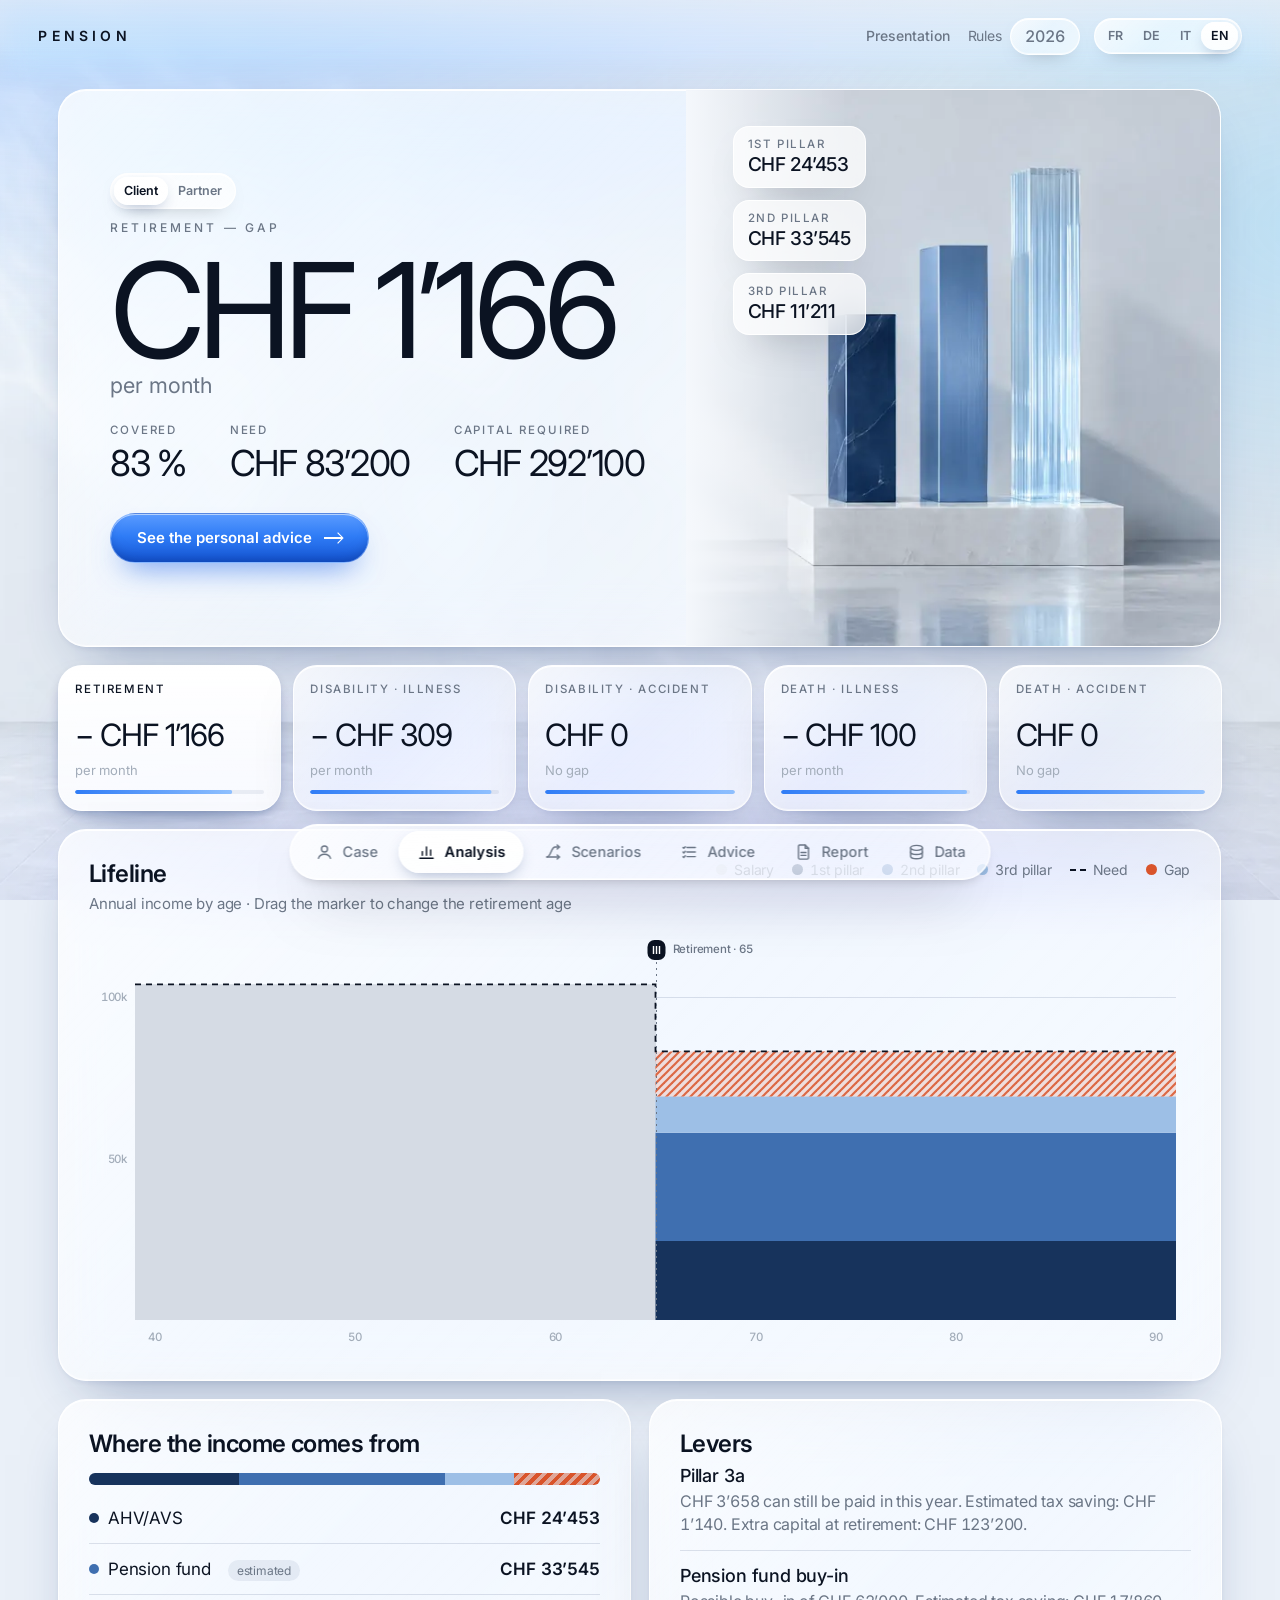
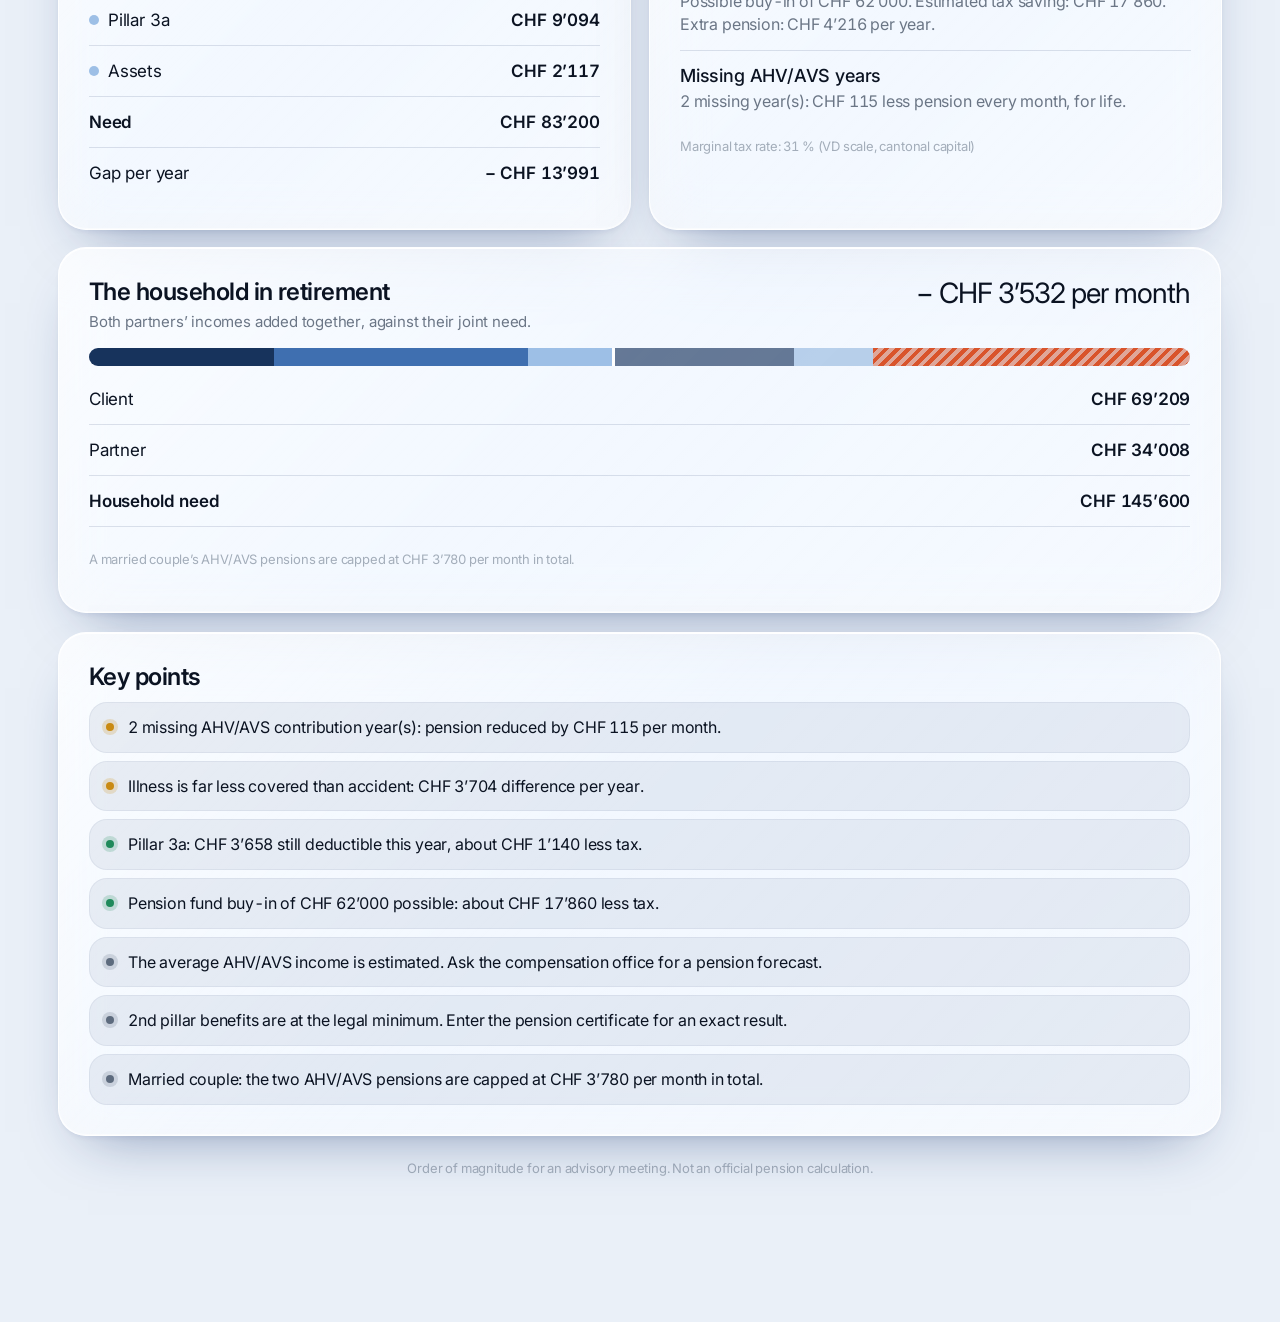
==== commit 3cb1f012: "Interface « Liquid Glass » : verre, reflets et menu flottant, en clair comme en sombre Nouvelle feui" ====
--- a/web/index.html
+++ b/web/index.html
@@ -20,6 +20,7 @@
 <link rel="stylesheet" href="vues.css">
 <link rel="stylesheet" href="apple.css">
 <link rel="stylesheet" href="haut.css">
+<link rel="stylesheet" href="verre.css">
 <script type="module" src="src/app.js"></script>
 </head>
 <body>
--- a/web/apple.css
+++ b/web/apple.css
@@ -336,6 +336,8 @@
 .scan-ligne span { display: grid; gap: 2px; min-width: 0; }
 .scan-ligne small { color: var(--encre-2); font-size: 12px; overflow: hidden; text-overflow: ellipsis; white-space: nowrap; }
 .scan-ligne .montant input { width: 100%; border: 0; border-radius: 10px; background: var(--surface); color: inherit; padding: 10px 10px 10px 50px; font-weight: 600; min-height: 44px; }
+.scan-sources { display: flex; flex-wrap: wrap; gap: 10px; }
+.scan-sources .pastille { flex: 1 1 auto; min-height: 46px; padding: 10px 16px; font-size: 15px; }
 .scan-actions { display: flex; justify-content: space-between; gap: 12px; align-items: center; }
 @media (max-width: 640px) { .scan-ligne { grid-template-columns: auto minmax(0, 1fr); } .scan-ligne .montant { grid-column: 1 / -1; } }
 
--- a/web/haut.css
+++ b/web/haut.css
@@ -105,7 +105,7 @@
   body[data-vue="analyse"][data-panneau="analyse"] .fond { opacity: 0; }
   .tete { animation: none !important; transform: none; overflow: visible; background: none !important; border: 0; box-shadow: none; -webkit-backdrop-filter: none; backdrop-filter: none; isolation: auto;
     min-height: calc(100dvh - 330px); padding: clamp(18px, 5vh, 60px) 0 0; }
-  .tete .scene-toile { position: fixed; inset: 0; width: 100vw; height: 100vh; height: 100dvh; z-index: -2; }
+  .tete .scene-toile { position: fixed; inset: 0; width: 100vw; height: 100vh; height: 100lvh; z-index: -2; }
   .tete .scene-voile { position: fixed; inset: 0; z-index: -1;
     background: linear-gradient(90deg, rgba(4, 7, 13, .9) 0%, rgba(4, 7, 13, .55) 36%, rgba(4, 7, 13, 0) 66%), linear-gradient(0deg, rgba(4, 7, 13, .94) 0%, rgba(4, 7, 13, 0) 46%); }
   .scene-piliers { position: absolute; right: 0; top: clamp(18px, 5vh, 60px); bottom: auto; left: auto; display: flex; gap: clamp(18px, 2.6vw, 34px); text-align: right; }
@@ -129,19 +129,6 @@
 
 /* ---------- clair : galerie */
 @media (prefers-color-scheme: light) {
-  .fond { display: none; }
-  /* sur un grand écran, le menu remonte dans l'en-tête, en mots soulignés */
-  @media (min-width: 900px) {
-    .barre { background: var(--fond); padding-bottom: 16px; }
-    .onglets { position: static; transform: none; background: none; border: 0; box-shadow: none; padding: 0; gap: clamp(16px, 2.2vw, 30px); -webkit-backdrop-filter: none; backdrop-filter: none; }
-    .onglets button { padding: 8px 0; border-radius: 0; position: relative; }
-    .onglets button::after { content: ""; position: absolute; left: 0; right: 0; bottom: -1px; height: 2px; background: var(--encre); transform: scaleX(0); transform-origin: left; transition: transform .45s var(--aise); }
-    .onglets button[aria-selected="true"] { background: none; color: var(--encre); }
-    .onglets button[aria-selected="true"]::after { transform: scaleX(1); }
-    .scene { padding-bottom: 60px; }
-  }
-  .carte { border-radius: 0; border: 0; border-top: 1px solid var(--encre); background: none; padding: 24px 0 8px; }
-  .bloc { border: 0; }
   .tete { border-top: 0; padding: 0; background: #fff !important; border-radius: 30px; position: relative; min-height: clamp(460px, 62vh, 620px); display: grid; grid-template-columns: minmax(0, 1fr); align-items: center; }
   .tete .resume { padding: clamp(26px, 4vw, 56px); width: min(56%, 640px); }
   .tete .scene-toile { position: absolute; left: auto; right: 0; top: 0; width: 46%; height: 100%; z-index: 0; }
@@ -151,24 +138,7 @@
     box-shadow: 0 18px 40px -24px rgba(11, 19, 34, .5); }
   .scene-puce:hover, .scene-puce.actif, .scene-puce:focus-visible { background: #fff; }
   .scene-puce b { font-size: 19px; font-weight: 500; }
-  /* les cinq risques : une liste fine */
-  .risques { display: block; border-top: 1px solid var(--encre); }
-  .risque { display: grid; grid-template-columns: minmax(0, 1fr) auto clamp(110px, 16vw, 190px); align-items: center; gap: 22px; width: 100%; padding: 17px 0; border: 0; border-bottom: 1px solid var(--filet);
-    border-radius: 0; background: none; text-align: left; }
-  .risque h3 { min-height: 0; font: 400 17px/1.3 var(--police); letter-spacing: -.01em; text-transform: none; color: var(--encre); }
-  .risque[aria-selected="true"] { border-color: var(--filet); }
-  .risque[aria-selected="true"] h3 { font-weight: 600; }
-  .risque b { font-size: 22px; font-weight: 400; }
-  .risque small { display: none; }
-  .barre-couv { height: 3px; background: var(--filet); }
-  .chiffre, .tenue, .option { background: none; border-radius: 0; border-top: 1px solid var(--filet); padding-left: 0; }
-  .option.meilleure { background: none; border: 0; border-top: 2px solid var(--encre); }
-  .attente, .remarque, .alertes li { background: none; border-radius: 0; border-left: 2px solid var(--encre); padding: 2px 0 2px 16px; }
-  .alertes li { border-left: 0; border-top: 1px solid var(--filet); padding: 13px 0; }
-  .alertes li:first-child { border-top: 0; }
-  .conformite { border-left: 0; padding-left: 0; }
   .champ input[type="text"], .champ input[type="date"], .champ input[type="password"], .champ select, .champ textarea { background-color: var(--creux); }
-  .bloc { background: #fff; }
   .verrou-carte { box-shadow: 0 40px 80px -50px rgba(11, 19, 34, .5); }
   .lignes em { background: var(--creux); }
 }
@@ -192,13 +162,13 @@
   .risques { grid-template-columns: repeat(2, minmax(0, 1fr)); gap: 10px; }
   .carte, .bloc, .risque { border-radius: 22px; }
 }
-@media (max-width: 899.98px) and (prefers-color-scheme: dark) {
+@media (min-width: 640.02px) and (max-width: 899.98px) and (prefers-color-scheme: dark) {
   .tete { min-height: calc(100dvh - 300px); }
   .scene-piliers { position: static; margin-top: 26px; justify-content: flex-start; text-align: left; flex-wrap: wrap; }
   .scene-puce { text-align: left; justify-items: start; }
   .tete .scene-voile { background: linear-gradient(0deg, rgba(4, 7, 13, .96) 0%, rgba(4, 7, 13, .72) 52%, rgba(4, 7, 13, .2) 100%); }
 }
-@media (max-width: 899.98px) and (prefers-color-scheme: light) {
+@media (min-width: 640.02px) and (max-width: 899.98px) and (prefers-color-scheme: light) {
   .tete { display: flex; flex-direction: column; min-height: 0; }
   .tete .scene-toile { order: -1; flex: none; position: relative; z-index: 0; display: block; width: 100%; height: 260px; }
   .tete .jauge { order: -2; }
@@ -206,6 +176,100 @@
   .tete .resume { width: auto; padding: 24px 20px 26px; }
   .scene-piliers { left: 14px; right: 14px; top: 14px; grid-auto-flow: column; justify-content: start; gap: 8px; }
   .scene-puce { padding: 8px 10px; } .scene-puce b { font-size: 15px; }
-  .risque { grid-template-columns: minmax(0, 1fr) auto 70px; gap: 12px; }
-}
+}
+/* ---------- champ de date : sur iPhone il garde sinon sa largeur propre et sort de sa carte */
+.champ, .champs, .rangee { min-width: 0; }
+.champ input[type="date"] { -webkit-appearance: none; appearance: none; display: block; width: 100%; max-width: 100%; min-width: 0; box-sizing: border-box; text-align: left; }
+.champ input[type="date"]::-webkit-date-and-time-value { text-align: left; }
+
+/* ---------- écrans tactiles (iPhone, iPad) : rien qui oblige à recalculer un flou ou à redessiner à chaque image.
+   Le verre des panneaux est peint (dégradé, reflet en haut), sans flou d'arrière-plan ; seul le menu garde le sien.
+   La scène est une image fixe qui respire lentement : l'animation est faite par la carte graphique, sans scintiller. */
+@keyframes respire { from { transform: scale(1); } to { transform: scale(1.07); } }
+@media (pointer: coarse) {
+  @media (prefers-reduced-motion: no-preference) { .tete .scene-toile { animation: respire 26s ease-in-out infinite alternate; will-change: transform; } }
+}
+
+/* ---------- téléphone : un écran simple, à la manière des réglages du système.
+   Une carte par idée, des lignes « libellé — valeur », des tailles de texte lisibles, rien sous le menu. */
+@media (max-width: 640px) {
+  :root { --tel: #ffffff; }
+  .barre { gap: 8px; background: linear-gradient(180deg, var(--fond) 80%, color-mix(in srgb, var(--fond) 0%, transparent)); padding-bottom: 14px; }
+  .marque { min-width: 0; flex: 1 1 auto; }
+  .marque b { font-size: 12px; letter-spacing: .2em; overflow: hidden; text-overflow: ellipsis; white-space: nowrap; }
+  .actions { gap: 8px; flex: none; }
+  .choix-annee select { padding: 5px 10px; font-size: 14px; }
+  .segments button { padding: 5px 8px; font-size: 12px; }
+
+  /* menu : une barre de verre, l'entrée active en pastille translucide ; le contenu s'efface avant de passer dessous */
+  .onglets { left: 10px; right: 10px; bottom: calc(8px + env(safe-area-inset-bottom, 0px)); padding: 5px; border-radius: 28px;
+    background: color-mix(in srgb, var(--surface) 84%, transparent); box-shadow: 0 18px 40px -18px rgba(0, 0, 0, .6), inset 0 1px 0 rgba(255, 255, 255, .18); }
+  .onglets button { justify-content: center; min-height: 50px; padding: 6px 0 5px; gap: 3px; font-size: 10px; letter-spacing: 0; border-radius: 23px; }
+  .onglets button span:last-child { max-width: 100%; overflow: hidden; text-overflow: ellipsis; }
+  .onglets button[aria-selected="true"] { background: color-mix(in srgb, var(--encre) 15%, transparent); color: var(--encre); box-shadow: inset 0 1px 0 rgba(255, 255, 255, .2); }
+  body::after { content: ""; position: fixed; left: 0; right: 0; bottom: 0; height: calc(112px + env(safe-area-inset-bottom, 0px)); z-index: 5; pointer-events: none;
+    background: linear-gradient(0deg, var(--fond) 26%, color-mix(in srgb, var(--fond) 0%, transparent)); }
+  .scene { padding: 6px 14px calc(126px + env(safe-area-inset-bottom, 0px)); }
+
+  /* tailles de texte */
+  h2 { font-size: 20px; font-weight: 600; }
+  .ecran-titre h1 { font: 700 32px/1.1 var(--titre); letter-spacing: -.025em; }
+  .ecran-titre p { font-size: 15px; }
+  .tete .grand, .grand { font: 300 52px/1 var(--titre); letter-spacing: -.045em; margin: 8px 0 4px; }
+  .grand small { font-size: 15px; }
+  .grand.petit-grand, .petit-grand, .tete .petit-grand { font: 600 24px/1.2 var(--titre); letter-spacing: -.02em; }
+  .avant-apres b { font-size: 40px; font-weight: 300; }
+  .conseil-resume { font-size: 18px; font-weight: 400; }
+  .bloc > summary, .portefeuille > summary b { font-size: 18px; font-weight: 600; }
+  .champ input, .champ select, .champ textarea { font-size: 17px; max-width: 100%; box-sizing: border-box; }
+
+  /* analyse : une carte, l'image des trois piliers en haut, le chiffre, trois lignes, un bouton */
+  .tete, .tete.carte { display: flex !important; flex-direction: column; align-items: stretch; gap: 0; position: relative; min-height: 0 !important; padding: 0 !important; overflow: hidden; border-radius: 26px;
+    background: var(--tel) !important; border: 1px solid var(--verre-bord); }
+  .tete .scene-toile { order: -1; position: relative !important; inset: auto; flex: none; display: block; width: 100% !important; height: 190px !important; z-index: 0; }
+  .tete .scene-voile { display: block; position: absolute !important; inset: 0 0 auto 0 !important; width: auto; height: 192px; z-index: 1;
+    background: linear-gradient(0deg, var(--tel) 0%, color-mix(in srgb, var(--tel) 0%, transparent) 62%) !important; }
+  .tete .resume { position: relative; z-index: 2; align-self: stretch; width: auto; padding: 0 20px 20px; margin-top: -22px; }
+  .cles { display: block; margin: 16px 0 0; border-top: 1px solid var(--filet); }
+  .cles > div { display: flex; align-items: baseline; justify-content: space-between; gap: 12px; padding: 12px 0; border-bottom: 1px solid var(--filet); }
+  .cles small { font: 400 15px/1.3 var(--police); letter-spacing: 0; text-transform: none; }
+  .cles b { margin: 0; font: 600 17px/1.2 var(--titre); letter-spacing: -.01em; }
+  .vers-conseil { width: 100%; min-height: 52px; margin-top: 18px; }
+  .scene-piliers { position: relative !important; inset: auto !important; z-index: 2; display: grid !important; grid-template-columns: repeat(3, minmax(0, 1fr)); gap: 8px; align-self: stretch; margin: 0;
+    padding: 14px 20px 16px; border-top: 1px solid var(--filet); text-align: left; }
+  .scene-puce { background: none !important; border: 0; border-radius: 0; box-shadow: none; padding: 0; text-align: left; justify-items: start; -webkit-backdrop-filter: none; backdrop-filter: none; }
+  .scene-puce small { font-size: 10.5px; letter-spacing: .08em; }
+  .scene-puce b { font: 600 15px/1.3 var(--titre); letter-spacing: -.01em; white-space: nowrap; }
+
+  /* les cinq risques : une liste, comme des lignes de réglages */
+  .risques { display: block; padding: 2px 18px; border: 1px solid var(--verre-bord); border-radius: 22px; background: var(--tel); }
+  .risque { display: grid; grid-template-columns: minmax(0, 1fr) auto; align-items: baseline; gap: 8px 12px; width: 100%; padding: 14px 0 13px; border: 0 !important;
+    border-bottom: 1px solid var(--filet) !important; border-radius: 0; background: none !important; box-shadow: none !important; text-align: left; animation: none; }
+  .risque:last-child { border-bottom: 0 !important; }
+  .risque h3 { min-height: 0; margin: 0; font: 400 16px/1.3 var(--police); letter-spacing: 0; text-transform: none; color: var(--encre); }
+  .risque[aria-selected="true"] h3 { font-weight: 700; }
+  .risque b { font-size: 17px; font-weight: 600; letter-spacing: -.01em; }
+  .risque .barre-couv { grid-column: 1 / -1; }
+
+  /* cartes repliables : le titre ouvre et ferme */
+  .pliable > h2 { display: flex; align-items: center; justify-content: space-between; gap: 12px; margin: 0; cursor: pointer; }
+  .pliable > h2::after { content: ""; flex: none; width: 9px; height: 9px; margin-right: 4px; border-right: 2px solid var(--encre-3); border-bottom: 2px solid var(--encre-3);
+    transform: rotate(-135deg); transition: transform .3s var(--aise); }
+  .pliable.plie > h2::after { transform: rotate(45deg); }
+  .pliable.plie > :not(h2) { display: none; }
+  .pliable:not(.plie) > h2 { margin-bottom: 12px; }
+
+  /* dossier : des rubriques numérotées, une seule ouverte à la fois */
+  #saisie { counter-reset: etape; }
+  .bloc[data-bloc] { scroll-margin-top: 72px; }
+  .bloc[data-bloc] > summary { counter-increment: etape; display: flex; align-items: center; gap: 12px; min-height: 56px; padding: 0; }
+  .bloc[data-bloc] > summary::before { content: counter(etape); flex: none; display: grid; place-items: center; width: 28px; height: 28px; border-radius: 50%;
+    font: 600 14px/1 var(--police); background: var(--creux); color: var(--encre-2); }
+  .bloc[data-bloc][open] > summary::before { background: var(--accent); color: var(--sur-accent); }
+  .bloc[data-bloc] > summary::after { margin-left: auto; }
+  .voir-analyse { width: 100%; min-height: 54px; }
+  .donnees-actions, .donnees-actions .bouton { width: 100%; }
+}
+@media (max-width: 640px) and (prefers-color-scheme: dark) { :root { --tel: #0e1728; } }
+@media print { body::after { display: none !important; } }
 @media print { .onglets { display: none !important; } }
--- a/web/verre.css
+++ b/web/verre.css
@@ -0,0 +1,164 @@
+/* Prévoyance — « Liquid Glass », chargée en dernier.
+   Le matériau d'Apple (iOS 26) appliqué à toute l'application, en clair comme en sombre :
+   - un fond vivant (le mur filmé, des halos de couleur) : le verre n'existe que s'il a quelque chose à déformer ;
+   - des panneaux de verre : flou et saturation de ce qui est derrière, reflet sur le bord du haut, ombre portée douce ;
+   - la couche de navigation flotte : menu en capsule avec une bulle de verre qui glisse, réglages en capsules ;
+   - des commandes en verre teinté (bouton principal bleu), des champs en creux.
+   Rien ne s'applique à l'impression ni aux pages du rapport (papier blanc). */
+
+@media screen {
+  :root {
+    --bleu: #2f7cf6; --bleu-2: #1557d6;
+    --verre: linear-gradient(135deg, rgba(255, 255, 255, .78), rgba(255, 255, 255, .5) 46%, rgba(255, 255, 255, .62));
+    --verre-bord: rgba(255, 255, 255, .9);
+    --verre-reflet: inset 0 1px 0 rgba(255, 255, 255, 1), inset 0 -1px 0 rgba(255, 255, 255, .5);
+    --verre-ombre: 0 26px 56px -30px rgba(22, 52, 112, .5), 0 3px 8px -4px rgba(22, 52, 112, .14);
+    --verre-flou: blur(26px) saturate(1.8);
+    --bulle: linear-gradient(180deg, #ffffff, rgba(255, 255, 255, .82));
+    --bulle-ombre: 0 6px 16px -6px rgba(22, 52, 112, .4), inset 0 1px 0 #fff;
+    --puits: rgba(20, 45, 95, .07); --puits-bord: rgba(20, 45, 95, .06);
+    --fond: #eaf0f8; --creux: var(--puits); --filet: rgba(20, 45, 95, .13); --accent: #0b1322; --sur-accent: #fff;
+    --halo: radial-gradient(120% 80% at 8% -10%, rgba(120, 175, 255, .55), transparent 60%), radial-gradient(90% 70% at 105% 25%, rgba(140, 215, 255, .42), transparent 60%),
+      radial-gradient(110% 80% at 50% 115%, rgba(150, 150, 255, .34), transparent 62%), rgba(234, 240, 248, .5);
+  }
+  @media (prefers-color-scheme: dark) {
+    :root {
+      --verre: linear-gradient(135deg, rgba(255, 255, 255, .15), rgba(255, 255, 255, .045) 46%, rgba(255, 255, 255, .085));
+      --verre-bord: rgba(255, 255, 255, .17);
+      --verre-reflet: inset 0 1px 0 rgba(255, 255, 255, .34), inset 0 -1px 0 rgba(255, 255, 255, .07);
+      --verre-ombre: 0 30px 64px -32px rgba(0, 0, 0, .9), 0 2px 6px -3px rgba(0, 0, 0, .4);
+      --bulle: linear-gradient(180deg, rgba(255, 255, 255, .3), rgba(255, 255, 255, .14));
+      --bulle-ombre: 0 6px 18px -8px rgba(0, 0, 0, .7), inset 0 1px 0 rgba(255, 255, 255, .45);
+      --puits: rgba(255, 255, 255, .075); --puits-bord: rgba(255, 255, 255, .07);
+      --fond: #040913; --filet: rgba(255, 255, 255, .13); --accent: #fff; --sur-accent: #06101f;
+      --halo: radial-gradient(120% 80% at 8% -10%, rgba(47, 124, 246, .5), transparent 60%), radial-gradient(90% 70% at 105% 25%, rgba(40, 180, 255, .24), transparent 60%),
+        radial-gradient(110% 80% at 50% 115%, rgba(84, 70, 220, .4), transparent 62%), rgba(4, 9, 19, .34);
+    }
+  }
+
+  /* ---------- le fond : le mur filmé, sous des halos de couleur */
+  .fond { display: block; }
+  .fond i { background: var(--halo) !important; }
+
+  /* ---------- le matériau */
+  .carte, .bloc, .risque, dialog.scan, .verrou-carte {
+    background: var(--verre); border: 1px solid var(--verre-bord); border-radius: 28px;
+    -webkit-backdrop-filter: var(--verre-flou); backdrop-filter: var(--verre-flou); box-shadow: var(--verre-ombre), var(--verre-reflet); }
+  .risque { border-radius: 24px; }
+  .bloc { border-radius: 24px; }
+  dialog.scan, .verrou-carte { -webkit-backdrop-filter: blur(40px) saturate(1.9); backdrop-filter: blur(40px) saturate(1.9); }
+  .risque[aria-selected="true"] { background: var(--bulle); border-color: var(--verre-bord); box-shadow: var(--verre-ombre), var(--bulle-ombre); }
+  /* ce qui est posé dans un panneau : des creux, pas un second verre */
+  .chiffre, .tenue, .option, .scan-ligne, .attente, .remarque, .alertes li { background: var(--puits); border: 1px solid var(--puits-bord); border-radius: 18px; }
+  .option.meilleure { background: var(--bulle); border-color: var(--verre-bord); box-shadow: var(--bulle-ombre); }
+
+  /* ---------- en-tête : pas de bandeau, le contenu se floute en passant dessous ; les réglages sont des capsules */
+  .barre { background: none !important; }
+  .barre::before { content: ""; position: absolute; inset: 0 0 -22px 0; z-index: -1; pointer-events: none;
+    background: linear-gradient(180deg, color-mix(in srgb, var(--fond) 62%, transparent), color-mix(in srgb, var(--fond) 0%, transparent));
+    -webkit-backdrop-filter: blur(16px) saturate(1.6); backdrop-filter: blur(16px) saturate(1.6);
+    -webkit-mask-image: linear-gradient(180deg, #000 52%, transparent); mask-image: linear-gradient(180deg, #000 52%, transparent); }
+  .segments, .choix-annee select, .pastille, .compteur {
+    background: var(--verre); border: 1px solid var(--verre-bord); box-shadow: var(--verre-reflet), 0 8px 20px -14px rgba(0, 0, 0, .5);
+    -webkit-backdrop-filter: blur(18px) saturate(1.8); backdrop-filter: blur(18px) saturate(1.8); }
+  .segments { padding: 3px; border-radius: 999px; }
+  .segments button { border-radius: 999px; transition: background .35s var(--aise), color .3s, box-shadow .35s var(--aise), transform .3s var(--aise); }
+  .segments button[aria-pressed="true"], .cibles button[aria-pressed="true"] { background: var(--bulle); color: var(--encre); box-shadow: var(--bulle-ombre); }
+  .pastille { color: var(--encre); font-weight: 500; }
+  .compteur { border-radius: 16px; }
+  .compteur button { background: var(--bulle); color: var(--encre); box-shadow: var(--bulle-ombre); border-radius: 12px; }
+
+  /* ---------- menu : une capsule de verre qui flotte, une bulle qui glisse sous l'entrée active */
+  .onglets { position: fixed; left: 50%; right: auto; bottom: calc(20px + env(safe-area-inset-bottom, 0px)); transform: translateX(-50%); z-index: 12; width: auto;
+    display: flex; flex-direction: row; gap: 2px; padding: 6px; border-radius: 999px; overflow: visible;
+    background: var(--verre); border: 1px solid var(--verre-bord); box-shadow: 0 30px 60px -24px rgba(0, 0, 0, .6), 0 6px 14px -8px rgba(0, 0, 0, .3), var(--verre-reflet);
+    -webkit-backdrop-filter: blur(34px) saturate(2); backdrop-filter: blur(34px) saturate(2); }
+  .onglets::before { content: ""; position: absolute; top: 6px; bottom: 6px; left: 0; width: var(--bulle-l, 0px); transform: translateX(var(--bulle-x, 0px)); z-index: 0;
+    border-radius: 999px; background: var(--bulle); box-shadow: var(--bulle-ombre);
+    transition: transform .55s cubic-bezier(.3, 1.35, .45, 1), width .45s var(--aise); }
+  .onglets button, .onglets button[aria-selected="true"], .onglets button:hover { position: relative; z-index: 1; background: none !important; box-shadow: none !important; }
+  .onglets button { display: flex; flex-direction: row; align-items: center; gap: 8px; padding: 11px 18px; border-radius: 999px; font: 500 14.5px/1 var(--police);
+    color: var(--encre-2); transition: color .3s, transform .3s var(--aise); }
+  .onglets button .icone { display: grid; width: 20px; height: 20px; color: inherit; }
+  .onglets button svg { width: 20px; height: 20px; }
+  .onglets button[aria-selected="true"] { color: var(--encre); font-weight: 600; }
+  .onglets button::after { display: none; }
+  .onglets button:active { transform: scale(.94); }
+
+  /* ---------- commandes */
+  .bouton { position: relative; border: 1px solid rgba(255, 255, 255, .28); border-radius: 999px; color: #fff;
+    background: linear-gradient(180deg, #5a9bff, var(--bleu) 46%, var(--bleu-2));
+    box-shadow: 0 16px 30px -14px rgba(31, 100, 232, .75), inset 0 1px 0 rgba(255, 255, 255, .55), inset 0 -8px 14px -8px rgba(8, 40, 120, .55);
+    transition: transform .3s var(--aise), box-shadow .3s var(--aise), filter .3s; }
+  .bouton:hover { filter: brightness(1.06); }
+  .bouton:active { transform: scale(.97); }
+  .bouton:disabled { filter: saturate(.3) opacity(.55); }
+  .champ input[type="text"], .champ input[type="date"], .champ input[type="password"], .champ select, .champ textarea, dialog.scan textarea, .verrou-carte input {
+    background-color: var(--puits); border: 1px solid var(--puits-bord); border-radius: 16px; box-shadow: inset 0 1px 2px rgba(0, 0, 0, .08); }
+  .champ input:focus, .champ select:focus, .champ textarea:focus, dialog.scan textarea:focus, .verrou-carte input:focus {
+    background-color: var(--puits); border-color: var(--bleu); box-shadow: 0 0 0 4px color-mix(in srgb, var(--bleu) 26%, transparent); }
+  .bascule input { background: var(--puits); box-shadow: inset 0 1px 2px rgba(0, 0, 0, .14); }
+  .bascule input:checked { background: linear-gradient(180deg, #5a9bff, var(--bleu)); }
+  .bascule input::after { box-shadow: 0 2px 6px rgba(0, 0, 0, .3), inset 0 1px 0 #fff; }
+  input[type="range"]::-webkit-slider-runnable-track { background: linear-gradient(90deg, var(--bleu) var(--part, 50%), var(--puits) var(--part, 50%)); }
+  input[type="range"]::-webkit-slider-thumb { background: linear-gradient(180deg, #fff, #e9eef6); box-shadow: 0 3px 10px rgba(0, 0, 0, .32), inset 0 1px 0 #fff; }
+  .bloc[data-bloc][open] > summary::before { background: linear-gradient(180deg, #5a9bff, var(--bleu)); color: #fff; }
+  .barre-couv { height: 4px; border-radius: 999px; background: var(--puits); }
+  .barre-couv i, .effet-barres i:not(.avant) { background: linear-gradient(90deg, var(--bleu), #8fc0ff) !important; border-radius: 999px; }
+  .conseil-point[data-urgence="maintenant"] .conseil-rang { background: linear-gradient(180deg, #5a9bff, var(--bleu)); color: #fff; border-color: transparent; }
+
+  /* ---------- titres : gras et serrés, comme les grands titres du système */
+  .ecran-titre h1 { font: 700 clamp(34px, 4.2vw, 52px)/1.04 var(--titre); letter-spacing: -.035em; }
+  h2 { font-weight: 600; letter-spacing: -.022em; }
+
+  /* ---------- clair : l'analyse, un grand panneau de verre, la scène à droite */
+  @media (prefers-color-scheme: light) {
+    .tete { background: var(--verre) !important; }
+    .tete .scene-voile { background: linear-gradient(90deg, rgba(246, 249, 253, .96) 0%, rgba(246, 249, 253, 0) 30%); }
+    .tete .scene-toile { border-radius: 0 27px 27px 0; }
+    .champ input[type="text"], .champ input[type="date"], .champ input[type="password"], .champ select, .champ textarea { background-color: var(--puits); }
+    .bloc { background: var(--verre); }
+  }
+
+  /* ---------- tablette en portrait et téléphone : le menu prend la largeur, icône au-dessus du mot */
+  @media (max-width: 899.98px) {
+    .onglets { left: 12px; right: 12px; transform: none; justify-content: space-between; bottom: calc(10px + env(safe-area-inset-bottom, 0px)); border-radius: 32px; padding: 6px; }
+    .onglets::before { border-radius: 26px; }
+    .onglets button { flex: 1 1 0; min-width: 0; flex-direction: column; justify-content: center; gap: 3px; min-height: 52px; padding: 6px 0 5px; font-size: 10.5px; border-radius: 26px; }
+    .onglets button .icone, .onglets button svg { width: 22px; height: 22px; }
+  }
+  @media (max-width: 640px) {
+    .barre { padding-bottom: 12px; }
+    .ecran-titre h1 { font: 700 34px/1.08 var(--titre); letter-spacing: -.03em; }
+    .onglets { background: var(--verre); box-shadow: 0 22px 44px -18px rgba(0, 0, 0, .65), var(--verre-reflet); }
+    .onglets button { font-size: 10px; }
+    /* le mur reste visible derrière l'analyse : la scène est dans la carte */
+    body[data-vue="analyse"][data-panneau="analyse"] .fond { opacity: 1; }
+    .tete, .tete.carte { background: var(--verre) !important; border: 1px solid var(--verre-bord); border-radius: 30px;
+      -webkit-backdrop-filter: var(--verre-flou); backdrop-filter: var(--verre-flou); box-shadow: var(--verre-ombre), var(--verre-reflet); }
+    .tete .scene-toile { height: 210px !important; border-radius: 0;
+      -webkit-mask-image: linear-gradient(180deg, #000 58%, transparent); mask-image: linear-gradient(180deg, #000 58%, transparent); }
+    .tete .scene-voile { display: none !important; }
+    .tete .resume { margin-top: -30px; }
+    .risques { background: var(--verre); border: 1px solid var(--verre-bord); border-radius: 26px;
+      -webkit-backdrop-filter: var(--verre-flou); backdrop-filter: var(--verre-flou); box-shadow: var(--verre-ombre), var(--verre-reflet); }
+    .risque, .risque[aria-selected="true"] { -webkit-backdrop-filter: none; backdrop-filter: none; }
+    .risque small { display: none; }
+    .risque { border-radius: 0; }
+    .carte, .bloc { border-radius: 26px; }
+    body::after { background: linear-gradient(0deg, color-mix(in srgb, var(--fond) 70%, transparent) 10%, color-mix(in srgb, var(--fond) 0%, transparent)); height: calc(96px + env(safe-area-inset-bottom, 0px)); }
+  }
+
+  /* sombre, grand écran : la scène remplit l'écran derrière l'analyse ; sa carte ne doit porter ni verre ni flou
+     (un flou sur le parent enfermerait la scène, fixée à l'écran, dans la carte) */
+  @media (prefers-color-scheme: dark) and (min-width: 640.02px) {
+    .tete, .tete.carte { -webkit-backdrop-filter: none; backdrop-filter: none; border: 0; box-shadow: none; }
+  }
+
+  /* ---------- mouvement */
+  @media (prefers-reduced-motion: no-preference) and (hover: hover) {
+    .carte, .risque { transition: transform .5s var(--aise), box-shadow .5s var(--aise), border-color .3s, background .4s; }
+    .risque:hover { transform: translateY(-3px); }
+  }
+  @media (prefers-reduced-motion: reduce) { .onglets::before { transition: none; } }
+}
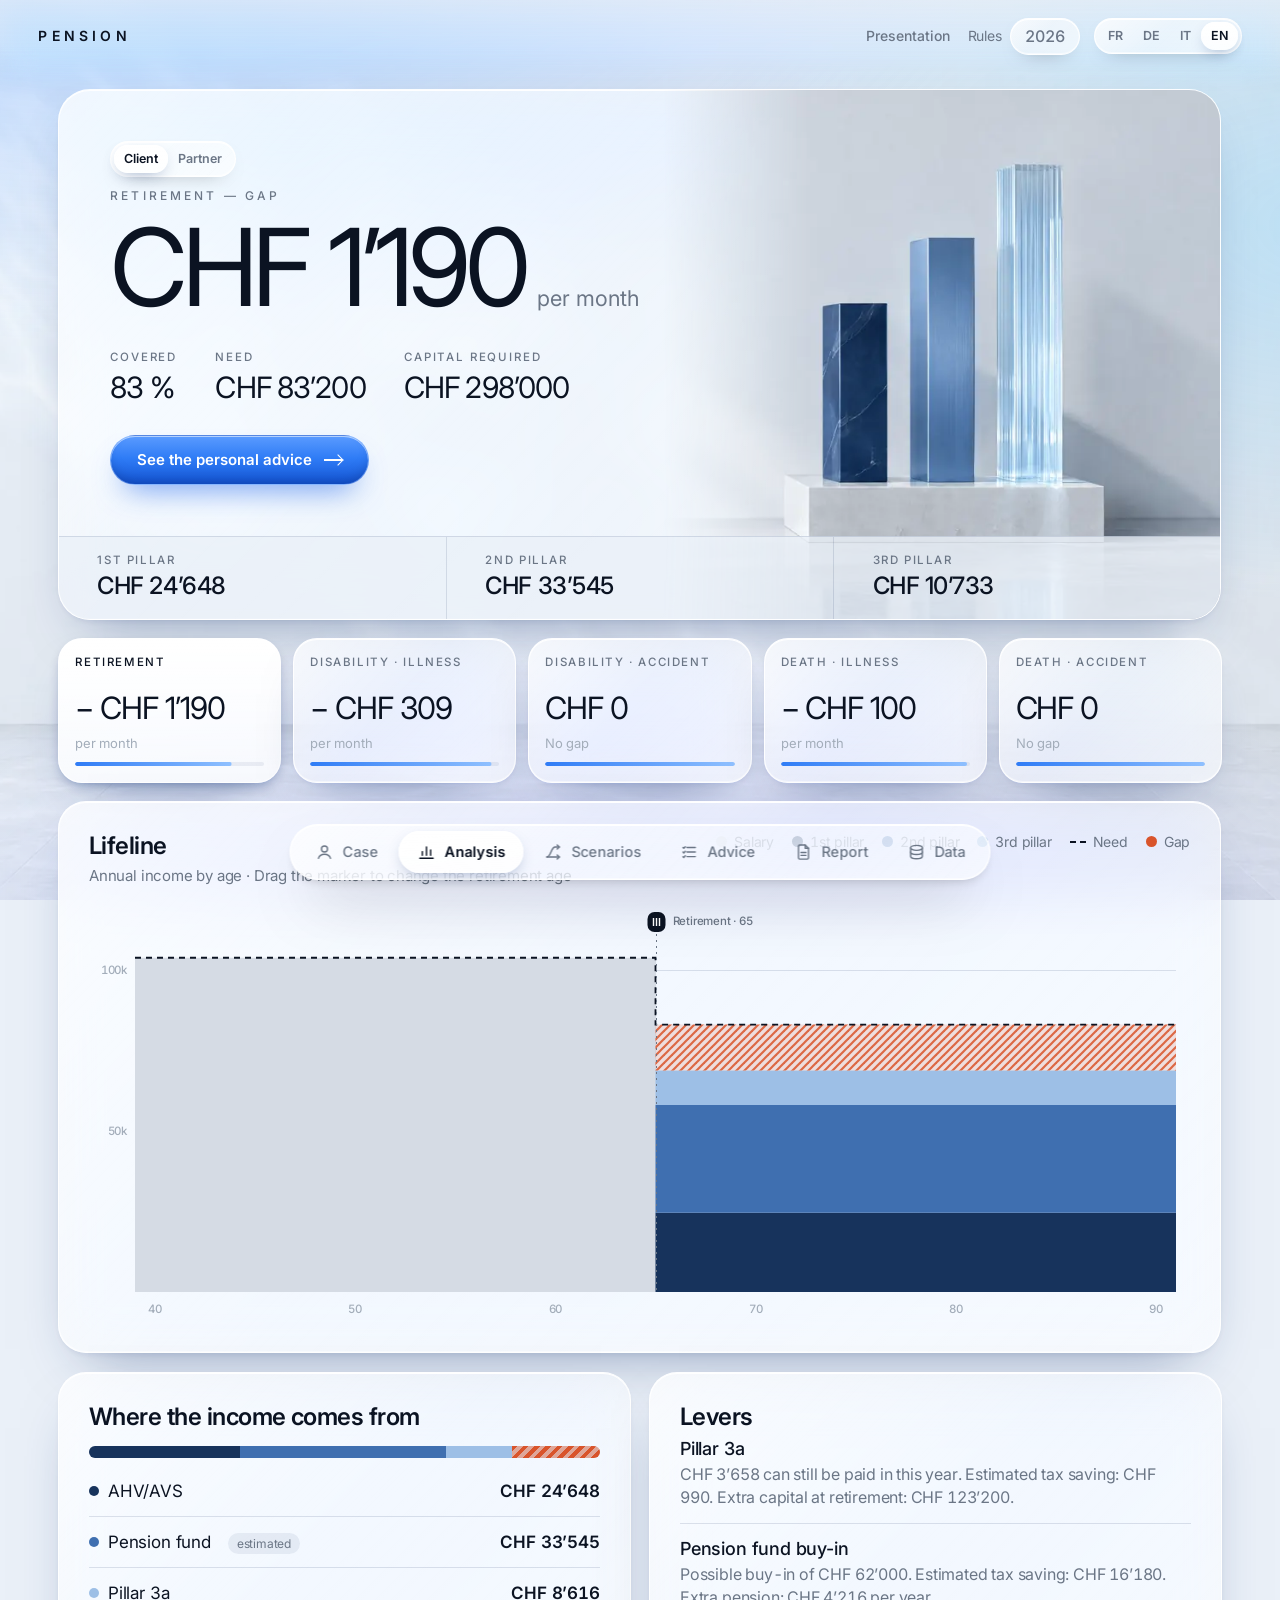
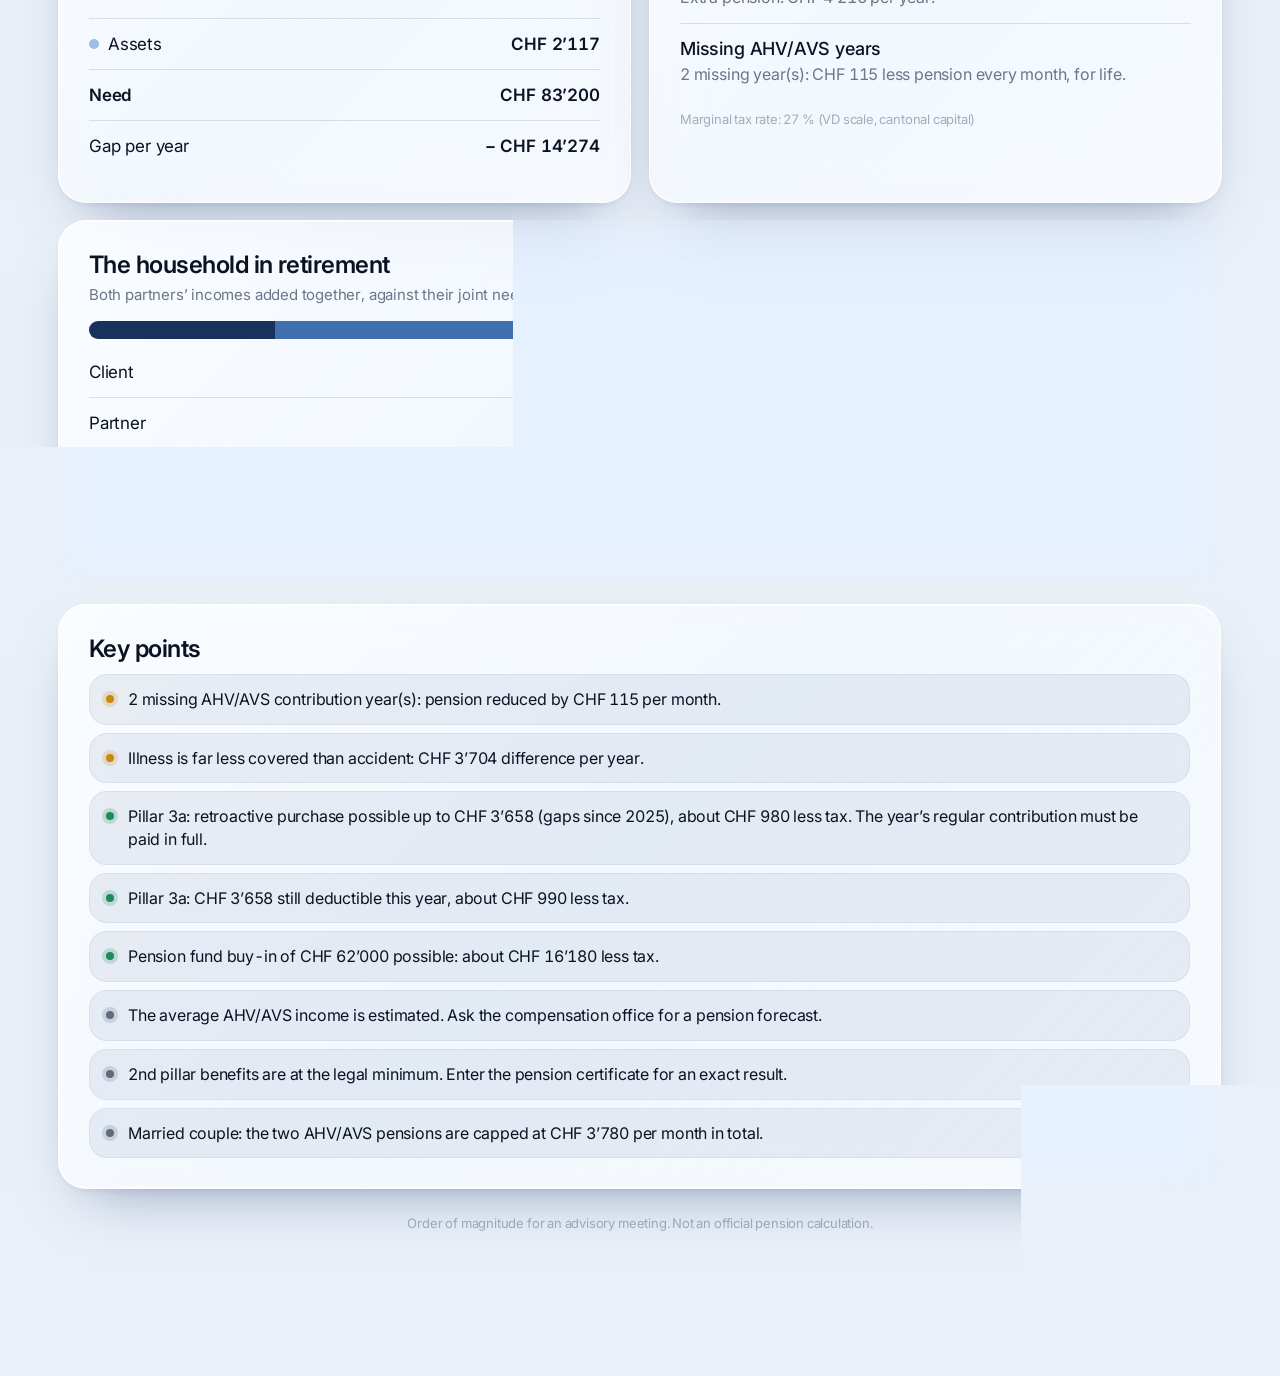
==== commit c3ede88c: "App iOS : écran d'accueil natif, titre et réglages natifs, plus aucun zoom ni sélection de page - Ac" ====
--- a/web/index.html
+++ b/web/index.html
@@ -2,7 +2,7 @@
 <html lang="fr">
 <head>
 <meta charset="utf-8">
-<meta name="viewport" content="width=device-width, initial-scale=1, viewport-fit=cover">
+<meta name="viewport" content="width=device-width, initial-scale=1, maximum-scale=1, user-scalable=no, viewport-fit=cover">
 <meta name="color-scheme" content="light dark">
 <meta name="theme-color" content="#070b12" media="(prefers-color-scheme: dark)">
 <meta name="theme-color" content="#f1f3f6" media="(prefers-color-scheme: light)">
--- a/web/apple.css
+++ b/web/apple.css
@@ -336,6 +336,25 @@
 .scan-ligne span { display: grid; gap: 2px; min-width: 0; }
 .scan-ligne small { color: var(--encre-2); font-size: 12px; overflow: hidden; text-overflow: ellipsis; white-space: nowrap; }
 .scan-ligne .montant input { width: 100%; border: 0; border-radius: 10px; background: var(--surface); color: inherit; padding: 10px 10px 10px 50px; font-weight: 600; min-height: 44px; }
+/* ---------- calcul en échec : un bandeau, tant que les chiffres ne sont pas à jour */
+#erreur-calcul { position: fixed; left: 16px; right: 16px; top: calc(76px + env(safe-area-inset-top, 0px)); z-index: 30; margin: 0 auto; max-width: 640px;
+  padding: 12px 16px; border-radius: 16px; background: #7a1f1f; color: #fff; font-size: 15px; font-weight: 500; box-shadow: 0 18px 40px -18px rgba(0, 0, 0, .7); }
+@media print { #erreur-calcul { display: none; } }
+/* ---------- signature sur l'écran, logo de l'intermédiaire */
+.signature { display: grid; gap: 8px; }
+.signature-tete { display: flex; align-items: center; justify-content: space-between; gap: 12px; font-size: 15px; font-weight: 500; color: var(--encre-2); }
+.signature canvas { display: block; width: 100%; height: auto; aspect-ratio: 640 / 220; border-radius: 16px; background: #fff; border: 1px solid var(--filet);
+  touch-action: none; cursor: crosshair; }
+.logo-choix { display: flex; flex-wrap: wrap; align-items: center; gap: 12px; }
+.logo-choix img { max-height: 54px; max-width: 200px; padding: 8px 12px; border-radius: 12px; background: #fff; }
+.logo-choix label.pastille { cursor: pointer; }
+.r-logo { max-height: 9mm; max-width: 42mm; object-fit: contain; }
+.r-logo-couverture { position: absolute; left: 16mm; top: 12mm; max-height: 16mm; max-width: 60mm; padding: 2.5mm 4mm; border-radius: 3mm; background: rgba(255, 255, 255, .92); }
+.page.couverture { position: relative; }
+.r-signatures div { position: relative; }
+.r-signatures img { position: absolute; left: 0; bottom: 100%; height: 22mm; max-width: 100%; object-fit: contain; object-position: left bottom; }
+.r-lieu { margin-top: 10mm; }
+.r-signatures { margin-top: 26mm; }
 .scan-sources { display: flex; flex-wrap: wrap; gap: 10px; }
 .scan-sources .pastille { flex: 1 1 auto; min-height: 46px; padding: 10px 16px; font-size: 15px; }
 .scan-actions { display: flex; justify-content: space-between; gap: 12px; align-items: center; }
--- a/web/verre.css
+++ b/web/verre.css
@@ -59,8 +59,7 @@
     -webkit-backdrop-filter: blur(16px) saturate(1.6); backdrop-filter: blur(16px) saturate(1.6);
     -webkit-mask-image: linear-gradient(180deg, #000 52%, transparent); mask-image: linear-gradient(180deg, #000 52%, transparent); }
   .segments, .choix-annee select, .pastille, .compteur {
-    background: var(--verre); border: 1px solid var(--verre-bord); box-shadow: var(--verre-reflet), 0 8px 20px -14px rgba(0, 0, 0, .5);
-    -webkit-backdrop-filter: blur(18px) saturate(1.8); backdrop-filter: blur(18px) saturate(1.8); }
+    background: var(--verre); border: 1px solid var(--verre-bord); box-shadow: var(--verre-reflet), 0 8px 20px -14px rgba(0, 0, 0, .5); }
   .segments { padding: 3px; border-radius: 999px; }
   .segments button { border-radius: 999px; transition: background .35s var(--aise), color .3s, box-shadow .35s var(--aise), transform .3s var(--aise); }
   .segments button[aria-pressed="true"], .cibles button[aria-pressed="true"] { background: var(--bulle); color: var(--encre); box-shadow: var(--bulle-ombre); }
@@ -149,11 +148,88 @@
     body::after { background: linear-gradient(0deg, color-mix(in srgb, var(--fond) 70%, transparent) 10%, color-mix(in srgb, var(--fond) 0%, transparent)); height: calc(96px + env(safe-area-inset-bottom, 0px)); }
   }
 
-  /* sombre, grand écran : la scène remplit l'écran derrière l'analyse ; sa carte ne doit porter ni verre ni flou
-     (un flou sur le parent enfermerait la scène, fixée à l'écran, dans la carte) */
-  @media (prefers-color-scheme: dark) and (min-width: 640.02px) {
-    .tete, .tete.carte { -webkit-backdrop-filter: none; backdrop-filter: none; border: 0; box-shadow: none; }
-  }
+  /* ---------- tablette et ordinateur : l'analyse s'ouvre sur un panneau en deux parties, dans les deux thèmes.
+     À gauche le chiffre et ses trois repères, à droite la scène des trois piliers, en bas ce que verse chaque pilier.
+     Aucun texte n'est posé sur l'image : tout reste lisible, quel que soit l'éclairage de la scène. */
+  @media (min-width: 640.02px) {
+    body[data-vue="analyse"][data-panneau="analyse"] .fond { opacity: 1; }
+    .tete, .tete.carte { position: relative; display: flex !important; flex-direction: column; align-items: stretch; gap: 0; overflow: hidden; isolation: isolate;
+      min-height: clamp(430px, 56vh, 600px) !important; padding: 0 !important; border-radius: 32px; background: var(--verre) !important;
+      border: 1px solid var(--verre-bord); box-shadow: var(--verre-ombre), var(--verre-reflet); }
+    .tete .resume { position: relative; z-index: 2; flex: 1 1 auto; align-self: flex-start; display: flex; flex-direction: column; justify-content: center; align-items: flex-start;
+      width: 56%; max-width: none; padding: clamp(28px, 4vw, 56px); }
+    .tete .scene-toile { position: absolute !important; inset: 0 0 0 auto !important; width: 48% !important; height: 100% !important; z-index: 0; border-radius: 0;
+      -webkit-mask-image: linear-gradient(90deg, transparent, #000 26%); mask-image: linear-gradient(90deg, transparent, #000 26%); }
+    .tete .scene-voile { display: none !important; }
+    .tete .grand { font: 200 clamp(60px, 8.4vw, 112px)/.95 var(--titre); letter-spacing: -.055em; }
+    .cles { gap: clamp(20px, 3vw, 40px); margin-top: 22px; }
+    .cles b { font: 400 clamp(22px, 2.3vw, 30px)/1.15 var(--titre); letter-spacing: -.03em; }
+    .scene-piliers { position: relative !important; inset: auto !important; z-index: 2; flex: none; display: grid !important; grid-template-columns: repeat(3, minmax(0, 1fr)); gap: 0;
+      margin: 0; padding: 0; text-align: left; border-top: 1px solid var(--filet); background: color-mix(in srgb, var(--fond) 78%, transparent); }
+    .scene-puce, .scene-puce:hover, .scene-puce.actif, .scene-puce:focus-visible { background: none !important; border: 0; border-radius: 0; box-shadow: none; -webkit-backdrop-filter: none; backdrop-filter: none; }
+    .scene-puce { display: grid; gap: 4px; justify-items: start; text-align: left; padding: 16px clamp(20px, 3vw, 40px) 18px; }
+    .scene-puce + .scene-puce { border-left: 1px solid var(--filet); }
+    .scene-puce small { font: 500 11.5px/1.3 var(--police); letter-spacing: .14em; text-transform: uppercase; color: var(--encre-2); }
+    .scene-puce b { font: 500 clamp(19px, 2vw, 24px)/1.2 var(--titre); letter-spacing: -.02em; white-space: nowrap; }
+    .scene-puce.actif b, .scene-puce:hover b { color: var(--bleu); }
+  }
+
+  /* ---------- écrans tactiles (iPhone, iPad) : fluidité d'abord.
+     Le flou d'arrière-plan est réservé à ce qui flotte (menu, en-tête, fenêtres). Les panneaux sont en verre peint :
+     même reflet, même bord, une teinte un peu plus dense, mais rien à recalculer pendant le défilement.
+     Pas d'animation d'arrivée carte par carte, pas de zoom sur la scène : la vue s'affiche d'un coup. */
+  @media (pointer: coarse) {
+    :root { --verre: linear-gradient(135deg, rgba(255, 255, 255, .9), rgba(255, 255, 255, .7) 46%, rgba(255, 255, 255, .8)); }
+    .carte, .bloc, .risque, .risques, .tete, .tete.carte { -webkit-backdrop-filter: none !important; backdrop-filter: none !important; animation: none !important; }
+    .tete .scene-toile { animation: none !important; will-change: auto; }
+  }
+  @media (pointer: coarse) and (prefers-color-scheme: dark) {
+    :root { --verre: linear-gradient(135deg, rgba(130, 170, 240, .2), rgba(70, 100, 165, .1) 46%, rgba(100, 140, 220, .15)), rgba(9, 17, 33, .6); }
+    .onglets { background: linear-gradient(135deg, rgba(255, 255, 255, .16), rgba(255, 255, 255, .06) 46%, rgba(255, 255, 255, .1)); }
+  }
+  @media (pointer: coarse) and (prefers-color-scheme: light) {
+    .onglets { background: linear-gradient(135deg, rgba(255, 255, 255, .78), rgba(255, 255, 255, .5) 46%, rgba(255, 255, 255, .62)); }
+  }
+
+  /* ---------- dossier sur tablette et ordinateur : la liste des rubriques à gauche, la rubrique choisie à droite */
+  .rubriques { display: none; }
+  @media (min-width: 760px) {
+    body[data-panneau="dossier"] .saisie { display: grid; grid-template-columns: minmax(240px, 310px) minmax(0, 1fr); grid-template-rows: auto auto auto auto 1fr; gap: 16px 22px; align-items: start; }
+    .saisie .ecran-titre { grid-column: 1 / -1; grid-row: 1; }
+    .saisie .portefeuille { grid-column: 1; grid-row: 2; }
+    .rubriques { grid-column: 1; grid-row: 3; position: sticky; top: 84px; display: grid; gap: 2px; padding: 8px; border-radius: 26px; background: var(--verre); border: 1px solid var(--verre-bord);
+      box-shadow: var(--verre-ombre), var(--verre-reflet); }
+    .rubriques button { display: flex; align-items: center; gap: 12px; width: 100%; min-height: 48px; padding: 9px 12px; border: 0; border-radius: 18px; background: none;
+      font: 500 16px/1.25 var(--police); color: var(--encre-2); text-align: left; transition: background .3s var(--aise), color .25s; }
+    .rubriques button:hover { color: var(--encre); }
+    .rubriques button[aria-current="true"] { background: var(--bulle); box-shadow: var(--bulle-ombre); color: var(--encre); font-weight: 600; }
+    .rubriques i { flex: none; display: grid; place-items: center; width: 28px; height: 28px; border-radius: 50%; font: 600 13.5px/1 var(--police); font-style: normal;
+      background: var(--puits); color: var(--encre-2); }
+    .rubriques button[aria-current="true"] i { background: linear-gradient(180deg, #5a9bff, var(--bleu)); color: #fff; }
+    .saisie .voir-analyse { grid-column: 1; grid-row: 4; width: 100%; min-height: 52px; }
+    .saisie .bloc[data-bloc] { grid-column: 2; grid-row: 2 / 6; padding: clamp(18px, 2.4vw, 30px); }
+    .saisie .bloc[data-bloc]:not([open]) { display: none; }
+    .saisie .bloc[data-bloc] > summary { pointer-events: none; padding: 0 0 14px; font: 700 clamp(24px, 2.6vw, 30px)/1.15 var(--titre); letter-spacing: -.025em; }
+    .saisie .bloc[data-bloc] > summary::before, .saisie .bloc[data-bloc] > summary::after { display: none; }
+  }
+
+  /* ---------- dans l'app iPhone / iPad : le menu est la barre native (vrai verre du système), la page retire le sien */
+  /* Une app, pas une page : rien ne se sélectionne ni ne se surligne au toucher (sauf les champs), pas de double-toucher
+     qui zoome, pas de glissement horizontal. L'en-tête de la page est retiré : le titre et les réglages sont ceux de l'app. */
+  html.natif, html.natif body { -webkit-user-select: none; user-select: none; -webkit-touch-callout: none; -webkit-tap-highlight-color: transparent;
+    touch-action: manipulation; overscroll-behavior-x: none; }
+  html.natif input, html.natif textarea, html.natif select { -webkit-user-select: text; user-select: text; }
+  html.natif .barre { display: none !important; }
+  html.natif .ecran-titre h1 { display: none; }
+  html.natif .ecran-titre p { margin-top: 0; }
+  html.natif .scene { padding-top: calc(env(safe-area-inset-top, 0px) + 62px); }
+  html.natif body::before { content: ""; position: fixed; left: 0; right: 0; top: 0; height: calc(env(safe-area-inset-top, 0px) + 74px); z-index: 5; pointer-events: none;
+    background: linear-gradient(180deg, var(--fond) 38%, color-mix(in srgb, var(--fond) 0%, transparent)); }
+  html.natif #erreur-calcul { top: calc(env(safe-area-inset-top, 0px) + 66px); }
+  html.natif .rubriques { top: calc(env(safe-area-inset-top, 0px) + 70px); }
+  html.natif .onglets { display: none !important; }
+  html.natif body::after { display: none !important; }
+  html.natif .scene { padding-bottom: max(calc(env(safe-area-inset-bottom, 0px) + 96px), 118px); }
 
   /* ---------- mouvement */
   @media (prefers-reduced-motion: no-preference) and (hover: hover) {
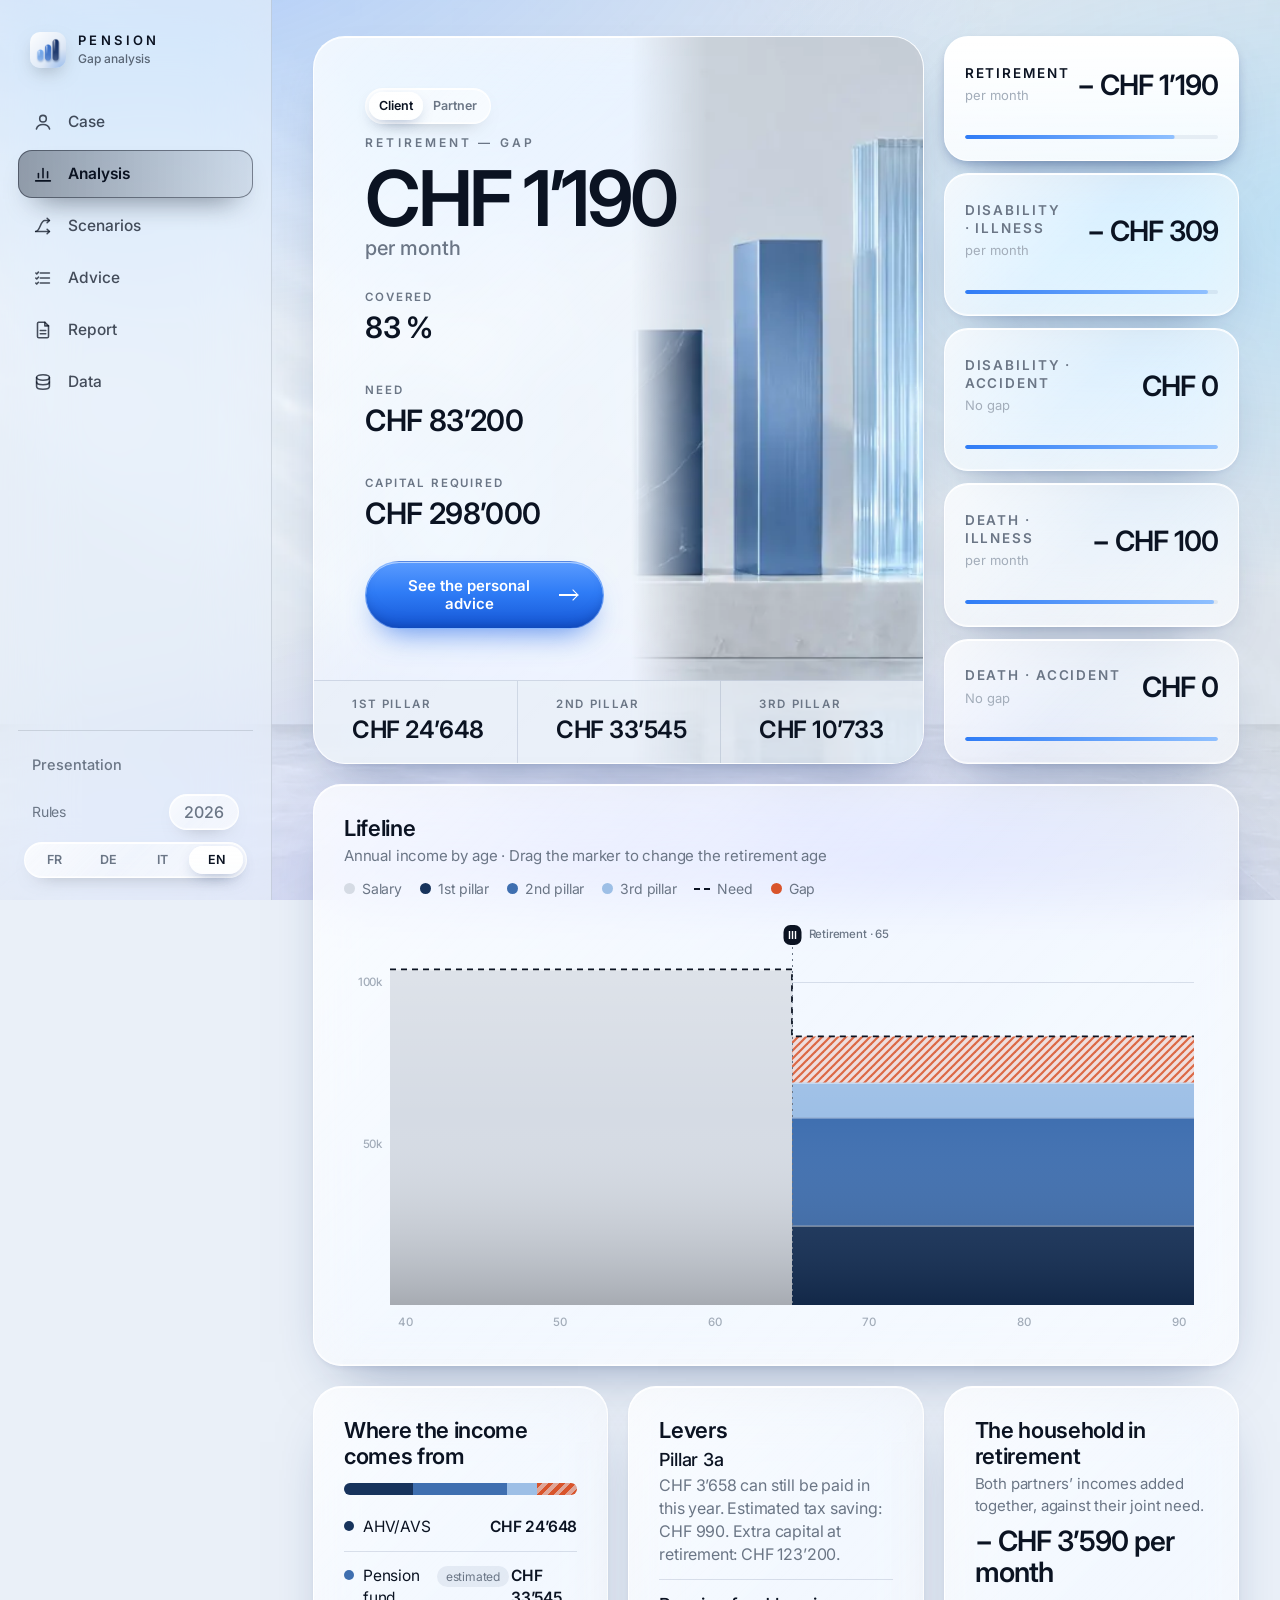
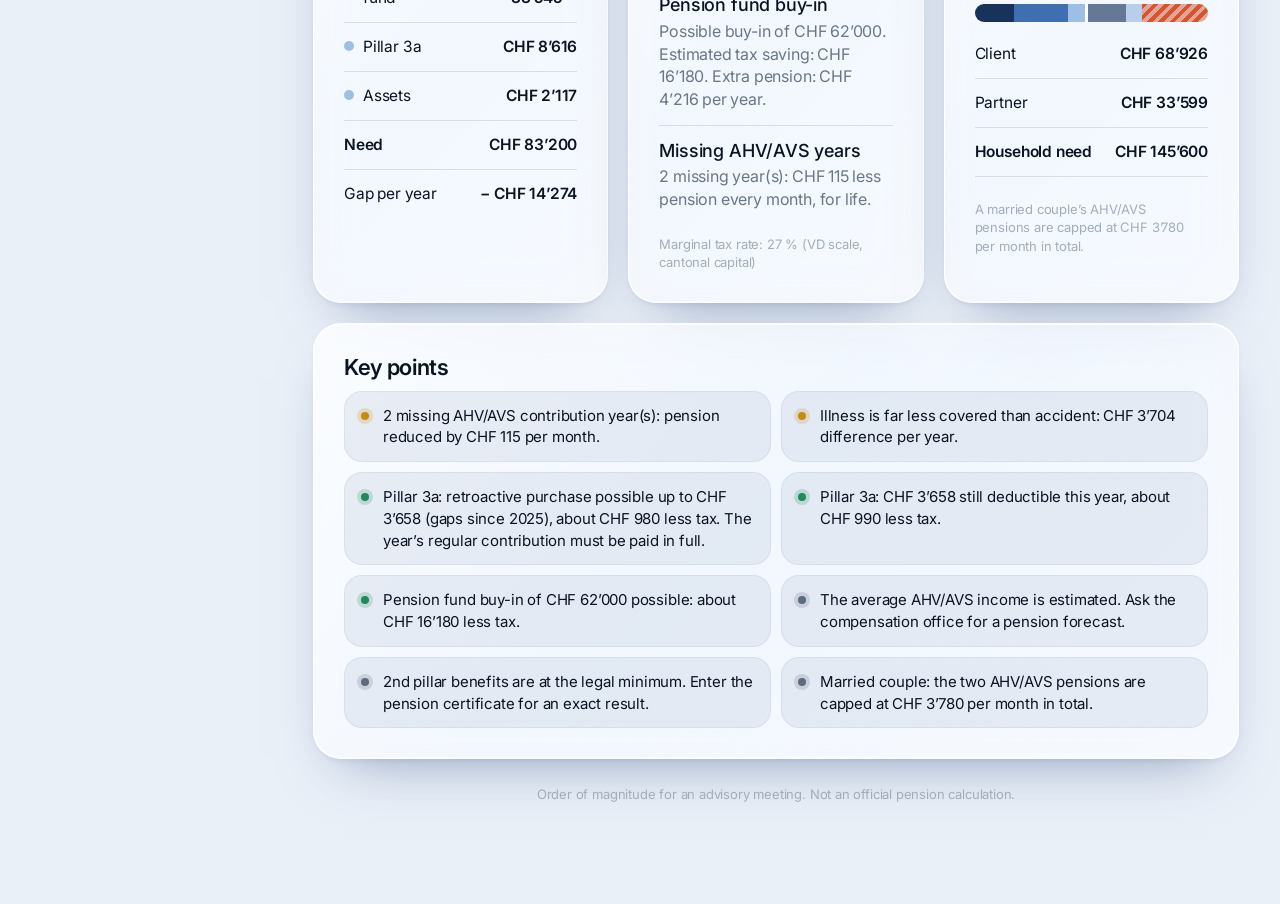
==== commit 1b184e6d: "Écran d'ordinateur : rail de navigation, vues en grille pleine largeur, graisses et contrastes renfo" ====
--- a/web/index.html
+++ b/web/index.html
@@ -21,6 +21,7 @@
 <link rel="stylesheet" href="apple.css">
 <link rel="stylesheet" href="haut.css">
 <link rel="stylesheet" href="verre.css">
+<link rel="stylesheet" href="bureau.css">
 <script type="module" src="src/app.js"></script>
 </head>
 <body>
--- a/web/vues.css
+++ b/web/vues.css
@@ -203,7 +203,7 @@
   .scene { display: block; padding: 0; max-width: none; }
   body:not([data-vue="rapport"]) .analyse { padding: 12mm; }
   .rapport { display: block; }
-  .page { width: 210mm; height: 297mm; aspect-ratio: auto; border-radius: 0; box-shadow: none; break-after: page; page-break-after: always; -webkit-print-color-adjust: exact; print-color-adjust: exact; }
+  .page { width: 210mm; height: 296mm; overflow: hidden; aspect-ratio: auto; border-radius: 0; box-shadow: none; break-after: page; page-break-after: always; -webkit-print-color-adjust: exact; print-color-adjust: exact; }
   .page:last-child { break-after: auto; page-break-after: auto; }
   * { animation: none !important; transition: none !important; }
 }
@@ -270,3 +270,73 @@
 .budget { margin-top: 16px; padding-top: 12px; border-top: 1px solid var(--filet); }
 .budget h3 { margin: 0 0 2px; font: 600 14px/1.2 var(--police); }
 .petit.sans-marge { margin-top: 0; }
+
+/* Feuille de route : les échéances, une par ligne, l'année en tête */
+.etapes { list-style: none; margin: 4px 0 0; padding: 0; display: grid; gap: 0; }
+.etapes li { display: grid; grid-template-columns: 4.6em minmax(0, 1fr); column-gap: 14px; padding: 10px 0; border-top: 1px solid var(--filet); }
+.etapes li:first-child { border-top: 0; }
+.etapes b { grid-row: 1 / span 2; font: 600 20px/1.2 var(--police); font-variant-numeric: tabular-nums; }
+.etapes li[data-prochaine="true"] b { color: var(--p2); }
+.etapes small { color: var(--encre-2); font-size: 12.5px; }
+.etapes p { margin: 2px 0 0; font-size: 14.5px; line-height: 1.4; min-width: 0; }
+.page .etapes li { padding: 6px 0; } .page .etapes b { font-size: 15px; } .page .etapes p { font-size: 11.5px; } .page .etapes small { font-size: 10.5px; }
+
+/* ---------- rapport aux couleurs de l'intermédiaire (couleur tirée de son logo) */
+.couleur-marque input[type="color"] { width: 54px; height: 36px; padding: 0; border: 1px solid var(--filet); border-radius: 10px; background: none; }
+/* La couverture à la marque : un grand aplat en dégradé d'un bord à l'autre, puis une bande de repères. */
+.rapport .page.couverture.griffe { padding: 0; gap: 0; justify-content: flex-start; }
+.rapport .page.couverture.griffe .r-bandeau { position: relative; overflow: hidden; flex: 1 1 auto; align-self: stretch; box-sizing: border-box; width: 100%; margin: 0;
+  padding: 15mm 16mm 14mm !important; display: flex; flex-direction: column; justify-content: space-between; gap: 12mm; color: var(--marque-encre);
+  background: linear-gradient(158deg, var(--marque) 0%, color-mix(in srgb, var(--marque) 80%, #000) 100%); border-bottom: 2.4mm solid var(--marque-filet-bande);
+  -webkit-print-color-adjust: exact; print-color-adjust: exact; }
+/* deux grands cercles en filigrane, qui rappellent l'anneau du score */
+.rapport .page.couverture.griffe .r-bandeau::before, .rapport .page.couverture.griffe .r-bandeau::after { content: ""; position: absolute; border-radius: 50%; pointer-events: none;
+  border: .35mm solid color-mix(in srgb, var(--marque-encre) 16%, transparent); }
+.rapport .page.couverture.griffe .r-bandeau::before { width: 190mm; height: 190mm; right: -70mm; top: 34mm; }
+.rapport .page.couverture.griffe .r-bandeau::after { width: 120mm; height: 120mm; right: -35mm; top: 69mm; border-color: color-mix(in srgb, var(--marque-encre) 10%, transparent); }
+.rapport .page.couverture.griffe .r-haut { position: relative; z-index: 1; display: flex; justify-content: space-between; align-items: flex-start; gap: 10mm; }
+.rapport .page.couverture.griffe .r-plaque { background: #fff; border-radius: 3mm; padding: 6mm 8mm; box-shadow: 0 3mm 9mm -4mm rgba(0, 0, 0, .45); line-height: 0; }
+.rapport .page.couverture.griffe .r-plaque img { display: block; max-width: none; max-height: none; object-fit: contain; position: static; padding: 0; background: none; border-radius: 0; }
+/* logo clair pour fond sombre, ou logo qui porte déjà son fond : posé à même l'aplat, sans plaque */
+.rapport .page.couverture.griffe .r-plaque.nue { background: none; box-shadow: none; padding: 0; border-radius: 0; }
+.rapport .page.couverture.griffe .r-maison { text-align: right; max-width: 70mm; }
+.rapport .page.couverture.griffe .r-maison-nom { margin: 0; font: 600 15px/1.25 var(--police); letter-spacing: 0; text-transform: none; color: var(--marque-encre); }
+.rapport .page.couverture.griffe .r-maison-adresse { margin: 4px 0 0; font: 400 11.5px/1.45 var(--police); letter-spacing: 0; text-transform: none; white-space: pre-line; color: var(--marque-encre); opacity: .8; }
+.rapport .page.couverture.griffe .r-corps { position: relative; z-index: 1; display: flex; justify-content: space-between; align-items: flex-end; gap: 10mm; }
+.rapport .page.couverture.griffe .r-titre { min-width: 0; }
+.rapport .page.couverture.griffe .r-sur { margin: 0 0 4mm; font: 600 10.5px/1.3 var(--police); letter-spacing: .24em; text-transform: uppercase; color: var(--marque-filet-bande); }
+.rapport .page.couverture.griffe .r-grand { margin: 0; font: 300 58px/.98 var(--titre); letter-spacing: -.025em; color: var(--marque-encre); }
+.rapport .page.couverture.griffe .r-pour { margin: 5mm 0 0; font: 400 20px/1.25 var(--titre); font-style: italic; color: var(--marque-encre); opacity: .86; }
+.rapport .page.couverture.griffe .r-anneau { position: relative; flex: none; width: 46mm; height: 46mm; display: grid; place-content: center; justify-items: center; }
+.rapport .page.couverture.griffe .r-anneau svg { position: absolute; inset: 0; width: 100%; height: 100%; }
+.rapport .page.couverture.griffe .r-anneau-fond { fill: none; stroke: color-mix(in srgb, var(--marque-encre) 20%, transparent); stroke-width: 5; }
+.rapport .page.couverture.griffe .r-anneau-part { fill: none; stroke: var(--marque-filet-bande); stroke-width: 5; stroke-linecap: round; }
+.rapport .page.couverture.griffe .r-anneau b { position: relative; font: 300 44px/1 var(--titre); letter-spacing: -.02em; color: var(--marque-encre); }
+.rapport .page.couverture.griffe .r-anneau small { position: relative; margin-top: 1.5mm; max-width: 30mm; text-align: center; font: 500 7.5px/1.3 var(--police); letter-spacing: .14em; text-transform: uppercase;
+  color: var(--marque-encre); opacity: .8; }
+.rapport .page.couverture.griffe .r-reperes { flex: none; display: grid; grid-template-columns: repeat(3, minmax(0, 1fr)); gap: 8mm; padding: 9mm 16mm 11mm; }
+.rapport .page.couverture.griffe .r-reperes small { display: block; font: 600 9px/1.3 var(--police); letter-spacing: .16em; text-transform: uppercase; color: var(--marque-texte); margin-bottom: 1.5mm; }
+.rapport .page.couverture.griffe .r-reperes b { display: block; font: 500 14px/1.3 var(--police); letter-spacing: 0; color: var(--encre); }
+.rapport.griffe .surtitre { color: var(--marque-texte); }
+.rapport.griffe .page header { border-bottom-color: var(--marque-filet); }
+.rapport.griffe .page header h2::before { content: ""; display: inline-block; width: 9px; height: 9px; border-radius: 2px; background: var(--marque-filet); margin-right: 10px; transform: translateY(-3px);
+  -webkit-print-color-adjust: exact; print-color-adjust: exact; }
+.rapport.griffe .page h3 { color: var(--marque-texte); }
+.rapport.griffe .r-tableau thead th { color: var(--marque-texte); border-bottom: 1.5px solid var(--marque-filet); }
+.rapport.griffe .r-tableau tr.fort th, .rapport.griffe .r-tableau tr.fort td { border-top-color: var(--marque-filet); }
+.rapport.griffe .page footer { border-top-color: var(--marque-filet); }
+.rapport.griffe .page footer span:first-child { color: var(--marque-texte); font-weight: 600; }
+.rapport.griffe .r-score b { color: var(--marque-texte) !important; }
+.rapport.griffe .etapes li[data-prochaine="true"] b { color: var(--marque-texte); }
+.rapport.griffe .conseil-rang { background: var(--marque-claire); color: var(--marque-texte); }
+/* à l'écran seulement : le PDF garde la couverture en grand, même fabriqué depuis un téléphone */
+@media screen and (max-width: 860px) {
+  .rapport .page.couverture.griffe .r-bandeau { padding: 8mm 9mm !important; gap: 6mm; }
+  .rapport .page.couverture.griffe .r-grand { font-size: 34px; } .rapport .page.couverture.griffe .r-pour { font-size: 15px; }
+  .rapport .page.couverture.griffe .r-anneau { width: 30mm; height: 30mm; } .rapport .page.couverture.griffe .r-anneau b { font-size: 26px; }
+  .rapport .page.couverture.griffe .r-reperes { padding: 6mm 9mm; gap: 4mm; }
+}
+/* logo des pages intérieures : à sa taille calculée, jamais écrasé par les règles générales */
+.rapport.griffe .page header img.r-logo { max-width: none; max-height: none; object-fit: contain; }
+/* les graphiques du rapport prennent les teintes de la marque */
+.rapport.griffe .page { --p1: var(--marque-p1); --p2: var(--marque-p2); --p3: var(--marque-p3); }
--- a/web/bureau.css
+++ b/web/bureau.css
@@ -0,0 +1,118 @@
+/* Écran d'ordinateur (1200 px et plus) : l'application devient un poste de travail.
+   - la navigation quitte le bas de l'écran pour un rail de verre à gauche ;
+   - les vues occupent toute la largeur, en grille de douze colonnes, au lieu d'une colonne de téléphone ;
+   - les chiffres et les titres gagnent en graisse et en contraste : lisibles à un mètre de l'écran.
+   L'app iPhone / iPad (html.natif) n'est pas concernée. */
+@media screen and (min-width: 1200px) {
+  html:not(.natif) { --rail: 272px; --police: 'Inter', 'Segoe UI', system-ui, -apple-system, sans-serif; --titre: 'Inter', 'Segoe UI', system-ui, -apple-system, sans-serif; }
+  html:not(.natif) body { font-family: var(--police); font-size: 16.5px; font-feature-settings: 'cv11', 'ss01', 'tnum' 0; }
+
+  /* ---------- le rail */
+  html:not(.natif) .barre { position: fixed !important; inset: 0 auto 0 0; width: var(--rail); height: 100vh; z-index: 20;
+    flex-direction: column !important; align-items: stretch !important; justify-content: flex-start !important; flex-wrap: nowrap !important; gap: 30px;
+    padding: 30px 18px 22px !important; border-right: 1px solid color-mix(in srgb, var(--encre) 12%, transparent);
+    background: color-mix(in srgb, var(--fond) 62%, transparent) !important; backdrop-filter: blur(34px) saturate(1.6); -webkit-backdrop-filter: blur(34px) saturate(1.6); }
+  html:not(.natif) .barre::before { display: none !important; }
+  html:not(.natif) .marque { padding: 2px 12px 0; gap: 12px; align-items: center; }
+  html:not(.natif) .marque img { display: block; width: 36px; height: 36px; border-radius: 10px; box-shadow: 0 8px 22px -10px rgba(0, 0, 0, .6); }
+  html:not(.natif) .marque b { display: block; font: 700 13px/1.1 var(--police); letter-spacing: .26em; }
+  html:not(.natif) .marque span { display: block; margin-top: 5px; font: 500 12px/1.2 var(--police); letter-spacing: 0; text-transform: none; color: color-mix(in srgb, var(--encre) 62%, transparent); }
+
+  html:not(.natif) .onglets { position: static !important; transform: none !important; inset: auto !important; display: flex; flex-direction: column !important; align-items: stretch !important;
+    gap: 4px !important; width: auto !important; padding: 0 !important; margin: 0; background: none !important; border: 0 !important; border-radius: 0 !important;
+    box-shadow: none !important; backdrop-filter: none !important; -webkit-backdrop-filter: none !important; overflow: visible; }
+  html:not(.natif) .onglets::before { display: none !important; }
+  html:not(.natif) .onglets button { flex: none !important; flex-direction: row !important; justify-content: flex-start !important; gap: 14px !important; min-height: 0 !important;
+    padding: 13px 14px !important; border-radius: 14px !important; font: 500 15.5px/1 var(--police) !important; letter-spacing: 0 !important;
+    color: color-mix(in srgb, var(--encre) 74%, transparent) !important; transition: background .35s var(--aise), color .35s var(--aise), transform .35s var(--aise); }
+  html:not(.natif) .onglets button .icone { display: grid !important; width: 22px; height: 22px; color: inherit; }
+  html:not(.natif) .onglets button svg { width: 22px; height: 22px; }
+  html:not(.natif) .onglets button:hover { background: color-mix(in srgb, var(--encre) 8%, transparent) !important; color: var(--encre) !important; transform: translateX(3px); }
+  html:not(.natif) .onglets button[aria-selected="true"] { color: var(--encre) !important; font-weight: 650 !important;
+    background: linear-gradient(90deg, color-mix(in srgb, var(--accent) 38%, transparent), color-mix(in srgb, var(--accent) 8%, transparent)) !important;
+    box-shadow: inset 0 0 0 1px color-mix(in srgb, var(--accent) 46%, transparent), 0 14px 30px -18px var(--accent) !important; }
+
+  html:not(.natif) .actions { margin-top: auto !important; flex-direction: column !important; align-items: stretch !important; gap: 12px !important;
+    padding: 18px 6px 0 !important; border-top: 1px solid color-mix(in srgb, var(--encre) 12%, transparent) !important; }
+  html:not(.natif) .actions .lien { text-align: left; padding: 6px 8px; font-size: 14.5px; }
+  html:not(.natif) .actions .choix-annee { display: flex; justify-content: space-between; align-items: center; padding: 0 8px; }
+  html:not(.natif) .actions .segments { align-self: stretch; display: grid; grid-auto-flow: column; grid-auto-columns: 1fr; }
+
+  /* ---------- la scène : toute la largeur restante */
+  html:not(.natif) .scene { margin-left: var(--rail); max-width: none !important; padding: 36px clamp(28px, 3.2vw, 64px) 80px !important; justify-items: center; }
+  html:not(.natif) #vue, html:not(.natif) #saisie { width: 100%; max-width: 1600px; }
+  html:not(.natif) #saisie { max-width: 1360px; }
+  html:not(.natif) #erreur-calcul { left: calc(var(--rail) + 24px); }
+
+  /* ---------- lisibilité : graisses et contrastes */
+  html:not(.natif) .carte h2 { font: 650 22px/1.2 var(--titre); letter-spacing: -.015em; }
+  html:not(.natif) .carte-tete p, html:not(.natif) .carte > p { font-size: 15px; }
+  html:not(.natif) .tete .grand { font-weight: 600 !important; font-size: clamp(64px, 6vw, 108px) !important; letter-spacing: -.045em; }
+  html:not(.natif) .tete .grand small { font-weight: 500; font-size: 20px; }
+  html:not(.natif) .cles b { font-weight: 650; letter-spacing: -.02em; }
+  html:not(.natif) .risque b { font-weight: 650 !important; }
+  html:not(.natif) .menage-total { font-weight: 650 !important; }
+  html:not(.natif) .surtitre, html:not(.natif) .cles small, html:not(.natif) .risque h3, html:not(.natif) .scene-puce small { font-weight: 650; }
+  html:not(.natif) .chiffre b, html:not(.natif) .option > b, html:not(.natif) .tenue b { font-weight: 650 !important; letter-spacing: -.03em; }
+  html:not(.natif) .pile-cartes .chiffre b, html:not(.natif) .deux .chiffre b { font-size: clamp(20px, 1.55vw, 28px) !important; white-space: nowrap; }
+  html:not(.natif) .petit-grand { font-weight: 600 !important; letter-spacing: -.03em; }
+  html:not(.natif) .avant-apres b { font-weight: 600 !important; letter-spacing: -.04em; }
+  html:not(.natif) .conseil-resume { font-weight: 500 !important; }
+  html:not(.natif) .ecran-titre h1 { font-weight: 650 !important; letter-spacing: -.035em; }
+  html:not(.natif) .scene-puce b { font-weight: 650 !important; }
+  html:not(.natif) .donnees-tete :is(.grand, .petit-grand) { font-size: clamp(28px, 2.4vw, 42px) !important; overflow-wrap: anywhere; }
+  html:not(.natif) .lignes li { font-size: 15.5px; }
+  html:not(.natif) .alertes li { font-size: 15px; line-height: 1.45; }
+
+  /* ---------- grille commune */
+  html:not(.natif) #vue { grid-template-columns: repeat(12, minmax(0, 1fr)); gap: 20px; align-items: start; }
+  html:not(.natif) #vue > * { grid-column: 1 / -1; min-width: 0; }
+  html:not(.natif) .pile-cartes { grid-template-columns: repeat(12, minmax(0, 1fr)); gap: 20px; align-items: start; }
+  html:not(.natif) .pile-cartes > * { grid-column: span 6; min-width: 0; }
+  html:not(.natif) .pile-cartes > :first-child { grid-column: span 5; }
+  html:not(.natif) .pile-cartes > :nth-child(2) { grid-column: span 7; }
+  html:not(.natif) .pile-cartes > .avertissement, html:not(.natif) .pile-cartes > p { grid-column: 1 / -1; }
+
+  /* ---------- analyse : la synthèse et les cinq risques côte à côte, puis trois cartes de front */
+  html:not(.natif) body[data-vue="analyse"] #vue { align-items: stretch; }
+  html:not(.natif) body[data-vue="analyse"] #vue > .tete { grid-column: span 8; min-height: 540px; }
+  html:not(.natif) body[data-vue="analyse"] #vue > .risques { grid-column: span 4; grid-template-columns: minmax(0, 1fr) !important; gap: 12px; }
+  html:not(.natif) body[data-vue="analyse"] .risque { display: grid; grid-template-columns: minmax(0, 1fr) auto; grid-template-areas: "titre montant" "note montant" "barre barre";
+    align-items: center; column-gap: 16px; row-gap: 4px; padding: 16px 20px 16px; }
+  html:not(.natif) body[data-vue="analyse"] .risque h3 { grid-area: titre; min-height: 0; font-size: 13.5px; align-self: end; }
+  html:not(.natif) body[data-vue="analyse"] .risque small { grid-area: note; align-self: start; font-size: 13px; }
+  html:not(.natif) body[data-vue="analyse"] .risque b { grid-area: montant; font-size: 28px !important; white-space: nowrap; }
+  html:not(.natif) body[data-vue="analyse"] .risque .barre-couv { grid-area: barre; margin-top: 8px; }
+  html:not(.natif) body[data-vue="analyse"] #vue > .deux { display: contents; }
+  html:not(.natif) body[data-vue="analyse"] #vue > .deux > .carte { grid-column: span 4; height: 100%; }
+  html:not(.natif) body[data-vue="analyse"] #vue > .carte:has(.menage-total) { grid-column: span 4; }
+  html:not(.natif) body[data-vue="analyse"] #vue:not(:has(.menage-total)) > .deux > .carte { grid-column: span 6; }
+  html:not(.natif) body[data-vue="analyse"] #vue > .carte:has(.menage-total) .carte-tete { flex-direction: column; align-items: flex-start; gap: 10px; }
+  html:not(.natif) body[data-vue="analyse"] .alertes { grid-template-columns: repeat(2, minmax(0, 1fr)); gap: 10px; }
+
+  /* ---------- conseil : le texte à gauche, les mesures à droite */
+  html:not(.natif) body[data-vue="plan"] #vue > div:not([class]) { grid-column: span 7; }
+  html:not(.natif) body[data-vue="plan"] #vue > .deux { grid-column: span 5; grid-template-columns: minmax(0, 1fr); }
+
+  /* ---------- rapport : les réglages à gauche, restent en vue ; les pages à droite */
+  html:not(.natif) body[data-vue="rapport"] #vue > div { display: grid; grid-template-columns: minmax(320px, 400px) minmax(0, 1fr); gap: 28px; align-items: start; }
+  html:not(.natif) body[data-vue="rapport"] .rapport-outils { grid-column: 1; grid-template-columns: minmax(0, 1fr); margin: 0; }
+  html:not(.natif) body[data-vue="rapport"] #vue > div > .carte { grid-column: 1; }
+  html:not(.natif) body[data-vue="rapport"] .rapport { grid-column: 2; grid-row: 1 / span 4; }
+
+  /* ---------- mouvement : les cartes entrent l'une après l'autre et se soulèvent sous le pointeur */
+  html:not(.natif) .carte, html:not(.natif) .risque { transition: transform .5s var(--aise), box-shadow .5s var(--aise), border-color .5s var(--aise); }
+  html:not(.natif) #vue .carte:not(.tete):hover { transform: translateY(-3px); }
+  @media (prefers-reduced-motion: no-preference) {
+    html:not(.natif) #vue > *, html:not(.natif) .pile-cartes > *, html:not(.natif) body[data-vue="analyse"] #vue > .deux > .carte { animation: entree-bureau .8s var(--aise) both; }
+    html:not(.natif) #vue > :nth-child(2), html:not(.natif) .pile-cartes > :nth-child(2) { animation-delay: .07s; }
+    html:not(.natif) #vue > :nth-child(3), html:not(.natif) .pile-cartes > :nth-child(3) { animation-delay: .14s; }
+    html:not(.natif) #vue > :nth-child(4), html:not(.natif) .pile-cartes > :nth-child(4) { animation-delay: .21s; }
+    html:not(.natif) #vue > :nth-child(n+5), html:not(.natif) .pile-cartes > :nth-child(n+5) { animation-delay: .28s; }
+    @keyframes entree-bureau { from { opacity: 0; transform: translateY(22px); } to { opacity: 1; transform: none; } }
+  }
+}
+@media screen and (min-width: 1200px) and (prefers-color-scheme: dark) {
+  /* textes secondaires : plus clairs sur le verre sombre */
+  html:not(.natif) { --encre-2: rgba(238, 244, 255, .8); --encre-3: rgba(238, 244, 255, .6); }
+}
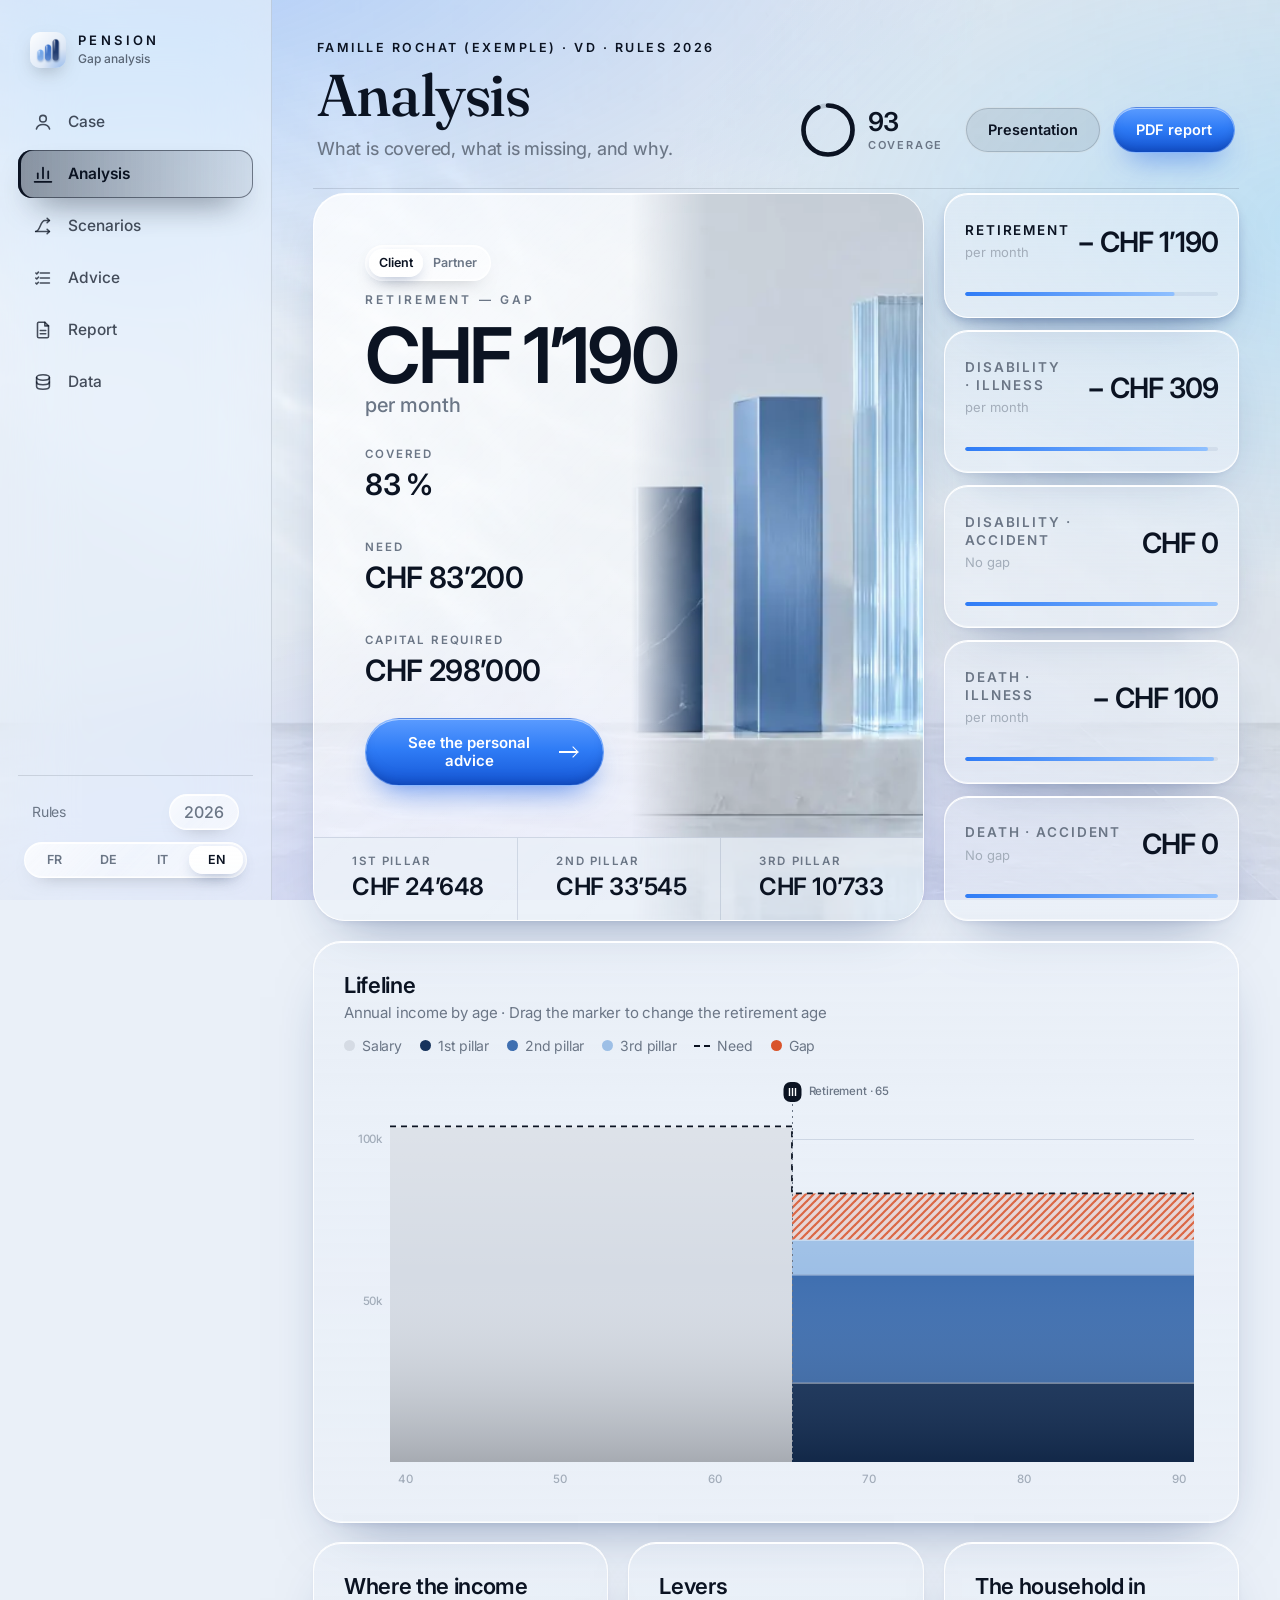
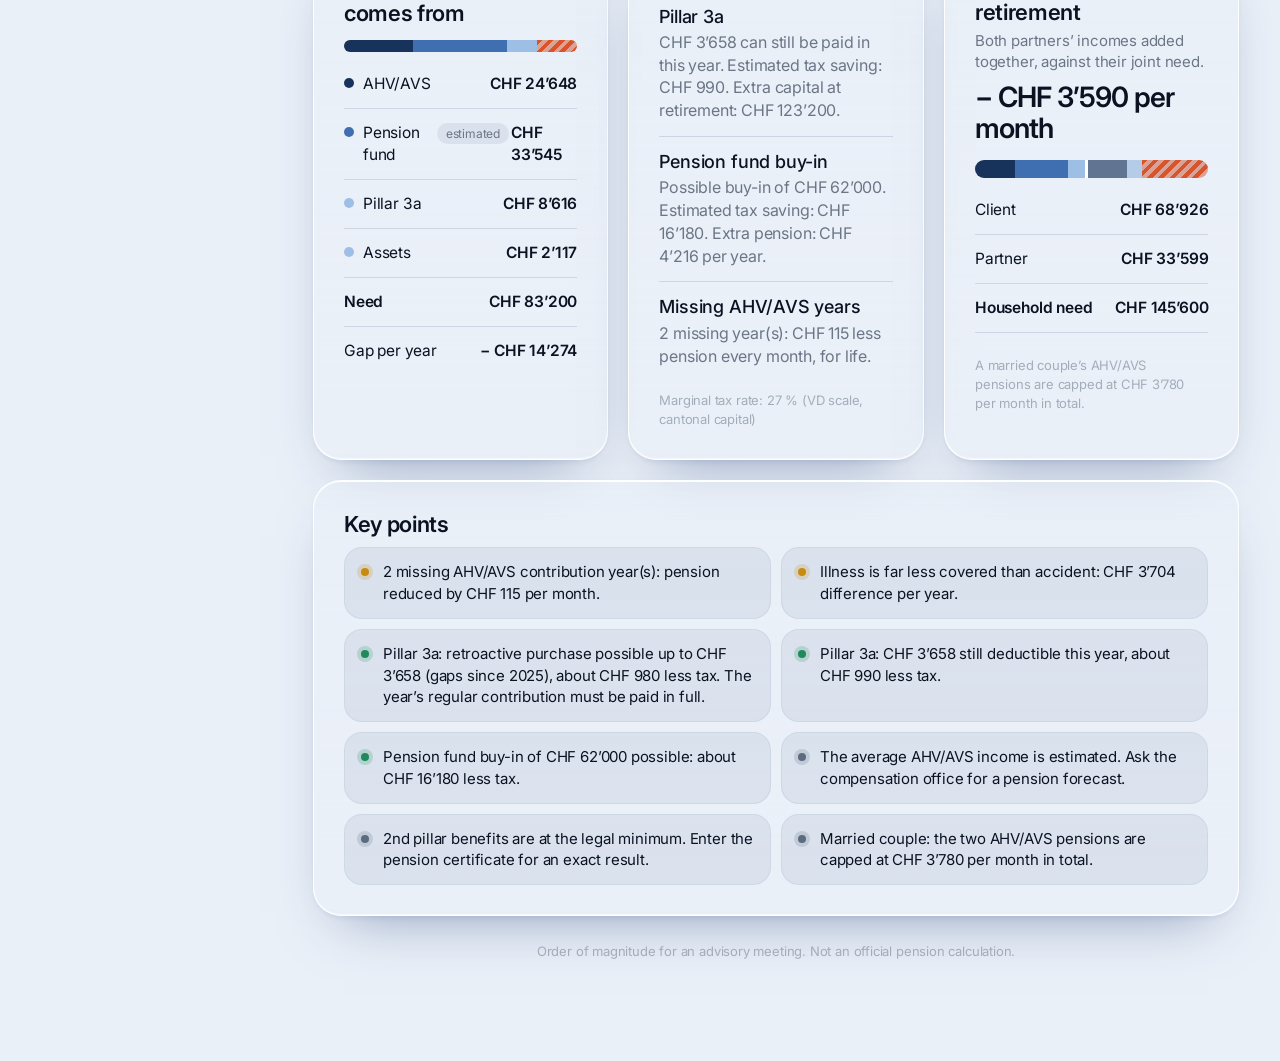
==== commit aa15906c: "Grand écran : en-tête de page éditorial, fond alpin, bulle du menu qui glisse, raccourcis 1 à 6 ; co" ====
--- a/web/index.html
+++ b/web/index.html
@@ -39,6 +39,7 @@
 </header>
 
 <main class="scene">
+  <header class="entete-page" id="entete-page" hidden></header>
   <aside class="saisie" id="saisie" aria-label="Dossier du client"></aside>
   <section class="analyse" id="vue" aria-live="polite"></section>
 </main>
--- a/web/bureau.css
+++ b/web/bureau.css
@@ -18,19 +18,34 @@
   html:not(.natif) .marque b { display: block; font: 700 13px/1.1 var(--police); letter-spacing: .26em; }
   html:not(.natif) .marque span { display: block; margin-top: 5px; font: 500 12px/1.2 var(--police); letter-spacing: 0; text-transform: none; color: color-mix(in srgb, var(--encre) 62%, transparent); }
 
-  html:not(.natif) .onglets { position: static !important; transform: none !important; inset: auto !important; display: flex; flex-direction: column !important; align-items: stretch !important;
+  html:not(.natif) .onglets { position: relative !important; transform: none !important; inset: auto !important; display: flex; flex-direction: column !important; align-items: stretch !important;
     gap: 4px !important; width: auto !important; padding: 0 !important; margin: 0; background: none !important; border: 0 !important; border-radius: 0 !important;
     box-shadow: none !important; backdrop-filter: none !important; -webkit-backdrop-filter: none !important; overflow: visible; }
-  html:not(.natif) .onglets::before { display: none !important; }
+  /* la bulle du menu glisse de haut en bas jusqu'à l'entrée ouverte */
+  html:not(.natif) .onglets::before { content: ""; display: block !important; position: absolute; left: 0; right: 0; top: 0; bottom: auto; width: auto !important;
+    height: var(--bulle-h, 0px); transform: translate3d(0, var(--bulle-y, 0px), 0) !important; border-radius: 14px; z-index: 0; pointer-events: none;
+    background: linear-gradient(90deg, color-mix(in srgb, var(--accent) 42%, transparent), color-mix(in srgb, var(--accent) 8%, transparent));
+    box-shadow: inset 0 0 0 1px color-mix(in srgb, var(--accent) 50%, transparent), inset 3px 0 0 0 var(--accent), 0 16px 34px -18px var(--accent);
+    transition: transform .55s cubic-bezier(.3, 1.25, .4, 1), height .3s var(--aise); }
   html:not(.natif) .onglets button { flex: none !important; flex-direction: row !important; justify-content: flex-start !important; gap: 14px !important; min-height: 0 !important;
     padding: 13px 14px !important; border-radius: 14px !important; font: 500 15.5px/1 var(--police) !important; letter-spacing: 0 !important;
     color: color-mix(in srgb, var(--encre) 74%, transparent) !important; transition: background .35s var(--aise), color .35s var(--aise), transform .35s var(--aise); }
   html:not(.natif) .onglets button .icone { display: grid !important; width: 22px; height: 22px; color: inherit; }
   html:not(.natif) .onglets button svg { width: 22px; height: 22px; }
-  html:not(.natif) .onglets button:hover { background: color-mix(in srgb, var(--encre) 8%, transparent) !important; color: var(--encre) !important; transform: translateX(3px); }
-  html:not(.natif) .onglets button[aria-selected="true"] { color: var(--encre) !important; font-weight: 650 !important;
-    background: linear-gradient(90deg, color-mix(in srgb, var(--accent) 38%, transparent), color-mix(in srgb, var(--accent) 8%, transparent)) !important;
-    box-shadow: inset 0 0 0 1px color-mix(in srgb, var(--accent) 46%, transparent), 0 14px 30px -18px var(--accent) !important; }
+  html:not(.natif) .onglets button .icone { transition: transform .5s cubic-bezier(.3, 1.4, .4, 1); }
+  html:not(.natif) .onglets button[aria-selected="true"] { color: var(--encre) !important; font-weight: 650 !important; }
+  html:not(.natif) .onglets button[aria-selected="true"] .icone { transform: scale(1.14); }
+  @media (hover: hover) {
+    html:not(.natif) .onglets button:not([aria-selected="true"]):hover { background: color-mix(in srgb, var(--encre) 7%, transparent) !important; color: var(--encre) !important; }
+    html:not(.natif) .onglets button:not([aria-selected="true"]):hover .icone { transform: translateX(3px); }
+  }
+  @media (prefers-reduced-motion: no-preference) {
+    html:not(.natif) .onglets button { animation: entree-rail .7s var(--aise) both; }
+    html:not(.natif) .onglets button:nth-child(2) { animation-delay: .05s; } html:not(.natif) .onglets button:nth-child(3) { animation-delay: .1s; }
+    html:not(.natif) .onglets button:nth-child(4) { animation-delay: .15s; } html:not(.natif) .onglets button:nth-child(5) { animation-delay: .2s; }
+    html:not(.natif) .onglets button:nth-child(6) { animation-delay: .25s; }
+    @keyframes entree-rail { from { opacity: 0; transform: translateX(-14px); } to { opacity: 1; transform: none; } }
+  }
 
   html:not(.natif) .actions { margin-top: auto !important; flex-direction: column !important; align-items: stretch !important; gap: 12px !important;
     padding: 18px 6px 0 !important; border-top: 1px solid color-mix(in srgb, var(--encre) 12%, transparent) !important; }
@@ -43,6 +58,25 @@
   html:not(.natif) #vue, html:not(.natif) #saisie { width: 100%; max-width: 1600px; }
   html:not(.natif) #saisie { max-width: 1360px; }
   html:not(.natif) #erreur-calcul { left: calc(var(--rail) + 24px); }
+
+  /* ---------- en-tête de page : le dossier, le titre de la vue, la couverture, les gestes courants */
+  html:not(.natif) .entete-page { display: flex; align-items: flex-end; justify-content: space-between; gap: 32px; width: 100%; max-width: 1600px;
+    padding: 6px 4px 26px; margin-bottom: 4px; border-bottom: 1px solid color-mix(in srgb, var(--encre) 12%, transparent); }
+  html:not(.natif) body[data-panneau="dossier"] .entete-page { max-width: 1360px; }
+  html:not(.natif) .ep-sur { margin: 0 0 12px; font: 600 12.5px/1 var(--police); letter-spacing: .2em; text-transform: uppercase; color: color-mix(in srgb, var(--accent) 60%, var(--encre)); }
+  html:not(.natif) .entete-page h1 { margin: 0; font: 500 clamp(52px, 4.6vw, 84px)/.95 'Fraunces', Georgia, serif; letter-spacing: -.025em; color: var(--encre); }
+  html:not(.natif) .ep-sous { margin: 14px 0 0; font: 450 18px/1.4 var(--police); color: var(--encre-2); }
+  html:not(.natif) .ep-droite { display: flex; align-items: center; gap: 12px; flex: none; padding-bottom: 4px; }
+  html:not(.natif) .ep-score { position: relative; display: grid; grid-template-columns: 56px auto; align-items: center; column-gap: 12px; margin-right: 10px; }
+  html:not(.natif) .ep-score svg { grid-row: 1 / span 2; width: 56px; height: 56px; transform: rotate(-90deg); }
+  html:not(.natif) .ep-score circle { fill: none; stroke-width: 4; stroke: color-mix(in srgb, var(--encre) 14%, transparent); }
+  html:not(.natif) .ep-score circle + circle { stroke: var(--accent); stroke-linecap: round; }
+  html:not(.natif) .ep-score b { font: 650 26px/1 var(--police); letter-spacing: -.03em; align-self: end; }
+  html:not(.natif) .ep-score small { font: 600 11px/1 var(--police); letter-spacing: .16em; text-transform: uppercase; color: var(--encre-2); align-self: start; margin-top: 5px; }
+  html:not(.natif) .ep-droite .bouton { min-height: 46px; padding: 0 22px; border-radius: 999px; font-size: 14.5px; white-space: nowrap; }
+  html:not(.natif) .ep-droite .bouton.discret { background: color-mix(in srgb, var(--encre) 8%, transparent); color: var(--encre); box-shadow: inset 0 0 0 1px color-mix(in srgb, var(--encre) 16%, transparent); }
+  html:not(.natif) .ecran-titre { display: none; }
+  html:not(.natif) body.presentation .ep-droite .bouton:last-child, html:not(.natif) body[data-vue="rapport"][data-panneau="analyse"] .ep-droite .bouton:last-child { display: none; }
 
   /* ---------- lisibilité : graisses et contrastes */
   html:not(.natif) .carte h2 { font: 650 22px/1.2 var(--titre); letter-spacing: -.015em; }
@@ -100,9 +134,17 @@
   html:not(.natif) body[data-vue="rapport"] #vue > div > .carte { grid-column: 1; }
   html:not(.natif) body[data-vue="rapport"] .rapport { grid-column: 2; grid-row: 1 / span 4; }
 
+  /* ---------- fluidité : pas de flou recalculé sous chaque carte à chaque image (un film passe derrière) ;
+     le verre devient un voile teinté, le flou reste réservé au rail */
+  html:not(.natif) .carte, html:not(.natif) .bloc, html:not(.natif) .risque, html:not(.natif) .rubriques, html:not(.natif) .chiffre {
+    -webkit-backdrop-filter: none !important; backdrop-filter: none !important; }
+  html:not(.natif) .carte:not(.tete), html:not(.natif) .bloc, html:not(.natif) .risque {
+    background-image: linear-gradient(180deg, color-mix(in srgb, var(--fond) 46%, transparent), color-mix(in srgb, var(--fond) 62%, transparent)); }
+  html:not(.natif) #vue > *, html:not(.natif) .pile-cartes > * { will-change: transform, opacity; }
+
   /* ---------- mouvement : les cartes entrent l'une après l'autre et se soulèvent sous le pointeur */
   html:not(.natif) .carte, html:not(.natif) .risque { transition: transform .5s var(--aise), box-shadow .5s var(--aise), border-color .5s var(--aise); }
-  html:not(.natif) #vue .carte:not(.tete):hover { transform: translateY(-3px); }
+  @media (hover: hover) { html:not(.natif) #vue .carte:not(.tete):hover { transform: translateY(-3px); } }
   @media (prefers-reduced-motion: no-preference) {
     html:not(.natif) #vue > *, html:not(.natif) .pile-cartes > *, html:not(.natif) body[data-vue="analyse"] #vue > .deux > .carte { animation: entree-bureau .8s var(--aise) both; }
     html:not(.natif) #vue > :nth-child(2), html:not(.natif) .pile-cartes > :nth-child(2) { animation-delay: .07s; }
@@ -116,3 +158,21 @@
   /* textes secondaires : plus clairs sur le verre sombre */
   html:not(.natif) { --encre-2: rgba(238, 244, 255, .8); --encre-3: rgba(238, 244, 255, .6); }
 }
+
+/* Écran tactile : un « survol » reste collé après le toucher. Aucun élément ne doit rester soulevé ou décalé. */
+@media (hover: none) {
+  .onglets button:hover, .bouton:hover, .risque:hover, .scene-puce:hover, .carte:hover, .pastille:hover, .option:hover, .lien:hover { transform: none !important; }
+}
+
+/* Grand écran, thème sombre : le même sommet que la page d'entrée derrière l'analyse, très assombri, sans film. */
+@media screen and (min-width: 1200px) and (prefers-color-scheme: dark) {
+  html:not(.natif) .fond img { content: url(images/panorama.jpg); object-position: 62% 22%; filter: saturate(.85) brightness(.7); }
+  html:not(.natif) .fond video { display: none !important; }
+  html:not(.natif) .fond i { background: linear-gradient(180deg, rgba(5, 9, 20, .5) 0%, rgba(5, 9, 20, .8) 46%, rgba(5, 9, 20, .95) 100%) !important; }
+  html:not(.natif) .carte:not(.tete), html:not(.natif) .bloc, html:not(.natif) .risque {
+    background-image: linear-gradient(180deg, color-mix(in srgb, var(--fond) 58%, transparent), color-mix(in srgb, var(--fond) 74%, transparent)); }
+}
+@media not all and (min-width: 1200px) { .entete-page { display: none !important; } }
+html.natif .entete-page { display: none !important; }
+@media print { .entete-page { display: none !important; } }
+@media screen and (min-width: 1200px) { html:not(.natif) .actions #presentation { display: none; } }
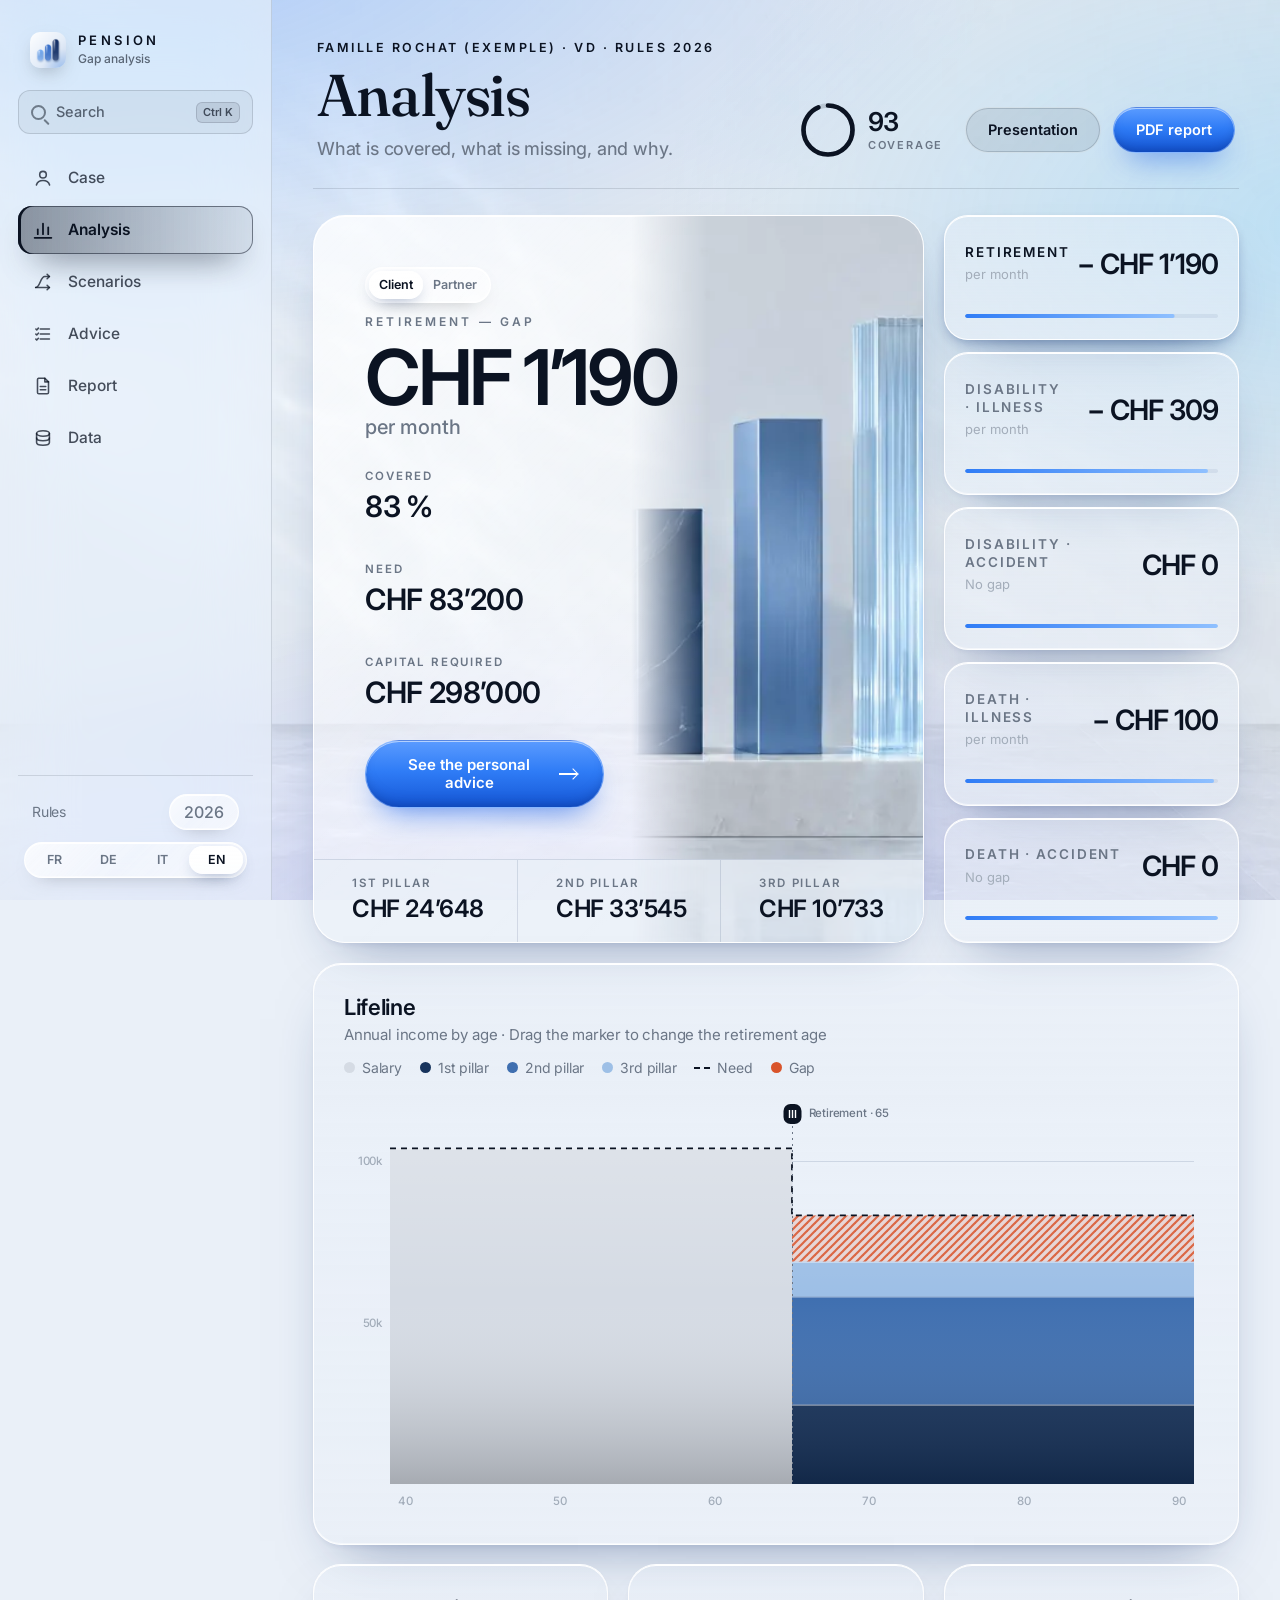
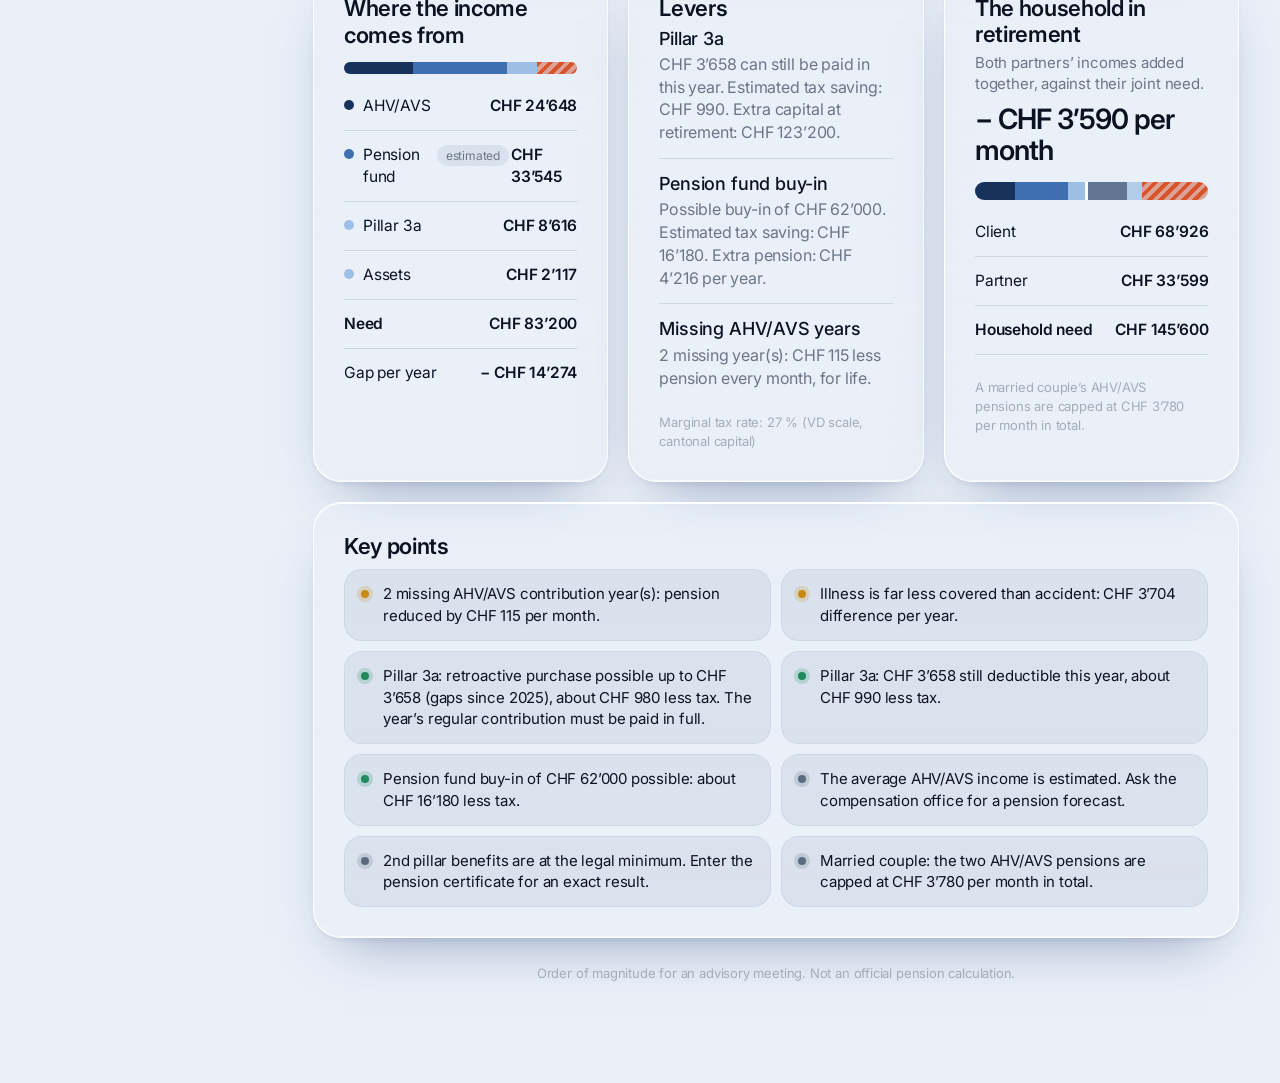
==== commit 31b21179: "Finitions : « Voir l'analyse » reste sous la liste des rubriques, tuiles et options qui ne débordent" ====
--- a/web/index.html
+++ b/web/index.html
@@ -30,6 +30,7 @@
     <img src="images/icone-192.png" alt="" width="34" height="34">
     <div><b data-t="titre">Prévoyance</b><span data-t="sousTitre">Analyse des lacunes</span></div>
   </div>
+  <button class="chercher" id="chercher" type="button"><span class="palette-loupe" aria-hidden="true"></span><span data-t="pa_bouton">Rechercher</span><kbd>Ctrl K</kbd></button>
   <nav class="onglets" id="onglets" role="tablist" aria-label="Vues"></nav>
   <div class="actions">
     <button class="lien" id="presentation" type="button" data-t="presentation">Présentation</button>
--- a/web/bureau.css
+++ b/web/bureau.css
@@ -61,7 +61,7 @@
 
   /* ---------- en-tête de page : le dossier, le titre de la vue, la couverture, les gestes courants */
   html:not(.natif) .entete-page { display: flex; align-items: flex-end; justify-content: space-between; gap: 32px; width: 100%; max-width: 1600px;
-    padding: 6px 4px 26px; margin-bottom: 4px; border-bottom: 1px solid color-mix(in srgb, var(--encre) 12%, transparent); }
+    padding: 6px 4px 26px; margin-bottom: 26px; border-bottom: 1px solid color-mix(in srgb, var(--encre) 12%, transparent); }
   html:not(.natif) body[data-panneau="dossier"] .entete-page { max-width: 1360px; }
   html:not(.natif) .ep-sur { margin: 0 0 12px; font: 600 12.5px/1 var(--police); letter-spacing: .2em; text-transform: uppercase; color: color-mix(in srgb, var(--accent) 60%, var(--encre)); }
   html:not(.natif) .entete-page h1 { margin: 0; font: 500 clamp(52px, 4.6vw, 84px)/.95 'Fraunces', Georgia, serif; letter-spacing: -.025em; color: var(--encre); }
@@ -95,6 +95,14 @@
   html:not(.natif) .ecran-titre h1 { font-weight: 650 !important; letter-spacing: -.035em; }
   html:not(.natif) .scene-puce b { font-weight: 650 !important; }
   html:not(.natif) .donnees-tete :is(.grand, .petit-grand) { font-size: clamp(28px, 2.4vw, 42px) !important; overflow-wrap: anywhere; }
+  /* cartes d'options et tuiles de chiffres dans une demi-largeur : le montant tient toujours dans sa boîte */
+  html:not(.natif) .options { grid-template-columns: repeat(auto-fit, minmax(168px, 1fr)); }
+  html:not(.natif) .chiffres { grid-template-columns: repeat(auto-fit, minmax(172px, 1fr)); }
+  html:not(.natif) .option, html:not(.natif) .chiffre { min-width: 0; }
+  html:not(.natif) .option > b { font-size: clamp(20px, 1.55vw, 27px) !important; }
+  html:not(.natif) .option h3, html:not(.natif) .chiffre small { white-space: normal; overflow-wrap: anywhere; }
+  html:not(.natif) .rubriques { top: 28px; }
+  html:not(.natif) { --rubriques-haut: 28px; }
   html:not(.natif) .lignes li { font-size: 15.5px; }
   html:not(.natif) .alertes li { font-size: 15px; line-height: 1.45; }
 
@@ -176,3 +184,52 @@
 html.natif .entete-page { display: none !important; }
 @media print { .entete-page { display: none !important; } }
 @media screen and (min-width: 1200px) { html:not(.natif) .actions #presentation { display: none; } }
+
+/* Dossier, tablette et ordinateur : « Voir l'analyse » reste sous la liste des rubriques au lieu de glisser dessous au défilement. */
+@media (min-width: 760px) {
+  /* la liste et le bouton partagent une même case haute comme la rubrique ouverte : tous deux restent en vue, l'un sous l'autre */
+  body[data-panneau="dossier"] .saisie { grid-template-rows: auto auto 1fr; }
+  .saisie .rubriques { grid-row: 3; align-self: start; margin-bottom: 76px; }   /* la place du bouton, sous la liste, jusqu'au bout de la page */
+  .saisie .voir-analyse { grid-row: 3; align-self: start; margin-top: calc(var(--rubriques-h, 520px) + 16px);
+    position: sticky; top: calc(var(--rubriques-haut, 84px) + var(--rubriques-h, 520px) + 16px); z-index: 1; }
+  .saisie .bloc[data-bloc] { grid-row: 2 / 4; }
+}
+/* tuiles de chiffres et options : jamais de libellé qui dépasse, jamais collées au champ du dessus */
+.chiffre small, .option h3 { white-space: normal !important; overflow-wrap: anywhere; min-width: 0; }
+.carte .champs + .options, .carte .champs + div > .options, .carte .options { margin-top: 16px; }
+/* rapport : les points d'attention ne se touchent plus */
+.page .alertes { gap: 5px; }
+
+/* ---------- palette de commandes (Ctrl + K) et son bouton dans le rail */
+.chercher { display: none; }
+@media screen and (min-width: 1200px) {
+  html:not(.natif) .chercher { display: flex; align-items: center; gap: 10px; width: 100%; min-height: 44px; padding: 0 12px; margin: -8px 0 -10px; border-radius: 12px; cursor: pointer;
+    border: 1px solid color-mix(in srgb, var(--encre) 14%, transparent); background: color-mix(in srgb, var(--encre) 5%, transparent); color: color-mix(in srgb, var(--encre) 62%, transparent);
+    font: 500 14.5px/1 var(--police); text-align: left; transition: background .3s var(--aise), border-color .3s var(--aise), color .3s var(--aise); }
+  html:not(.natif) .chercher > span:nth-child(2) { flex: 1; }
+  html:not(.natif) .chercher:hover { background: color-mix(in srgb, var(--encre) 9%, transparent); border-color: color-mix(in srgb, var(--encre) 26%, transparent); color: var(--encre); }
+}
+.palette-loupe { flex: none; width: 15px; height: 15px; border: 2px solid currentColor; border-radius: 50%; position: relative; opacity: .8; }
+.palette-loupe::after { content: ""; position: absolute; right: -6px; bottom: -5px; width: 7px; height: 2px; background: currentColor; border-radius: 2px; transform: rotate(45deg); }
+kbd { font: 600 11px/1 var(--police, sans-serif); padding: 4px 6px; border-radius: 6px; color: color-mix(in srgb, var(--encre) 70%, transparent);
+  background: color-mix(in srgb, var(--encre) 9%, transparent); border: 1px solid color-mix(in srgb, var(--encre) 14%, transparent); white-space: nowrap; }
+dialog.palette { width: min(680px, calc(100vw - 32px)); max-height: min(620px, 76vh); margin: 14vh auto auto; padding: 0; border-radius: 24px; overflow: hidden; color: var(--encre);
+  border: 1px solid color-mix(in srgb, var(--encre) 16%, transparent); background: color-mix(in srgb, var(--fond) 86%, transparent);
+  -webkit-backdrop-filter: blur(34px) saturate(1.6); backdrop-filter: blur(34px) saturate(1.6); box-shadow: 0 50px 120px -30px rgba(0, 0, 0, .75), inset 0 1px 0 color-mix(in srgb, var(--encre) 12%, transparent); }
+dialog.palette[open] { display: flex; flex-direction: column; animation: palette-entree .28s cubic-bezier(.22, 1, .36, 1); }
+dialog.palette::backdrop { background: rgba(4, 8, 16, .5); -webkit-backdrop-filter: blur(5px); backdrop-filter: blur(5px); }
+@keyframes palette-entree { from { opacity: 0; transform: translateY(-12px) scale(.98); } }
+.palette-champ { display: flex; align-items: center; gap: 14px; padding: 18px 20px; border-bottom: 1px solid color-mix(in srgb, var(--encre) 12%, transparent); }
+.palette-champ input { flex: 1; min-width: 0; border: 0; outline: 0; background: none; color: var(--encre); font: 500 18px/1.3 var(--police, sans-serif); }
+.palette-champ input::placeholder { color: color-mix(in srgb, var(--encre) 46%, transparent); }
+.palette-liste { overflow: auto; padding: 8px; overscroll-behavior: contain; }
+.palette-groupe { margin: 10px 12px 6px; font: 600 11px/1 var(--police, sans-serif); letter-spacing: .18em; text-transform: uppercase; color: color-mix(in srgb, var(--encre) 52%, transparent); }
+.palette-entree { display: flex; align-items: center; justify-content: space-between; gap: 12px; width: 100%; min-height: 44px; padding: 0 14px; border: 0; border-radius: 12px; background: none;
+  color: var(--encre); font: 500 15.5px/1.2 var(--police, sans-serif); text-align: left; cursor: pointer; }
+.palette-entree[aria-selected="true"] { background: linear-gradient(90deg, color-mix(in srgb, var(--accent) 40%, transparent), color-mix(in srgb, var(--accent) 12%, transparent));
+  box-shadow: inset 0 0 0 1px color-mix(in srgb, var(--accent) 50%, transparent); }
+.palette-vide { margin: 22px 14px; color: color-mix(in srgb, var(--encre) 60%, transparent); }
+.palette-aide { margin: 0; padding: 12px 20px; border-top: 1px solid color-mix(in srgb, var(--encre) 12%, transparent); font: 500 12.5px/1 var(--police, sans-serif);
+  color: color-mix(in srgb, var(--encre) 56%, transparent); display: flex; align-items: center; gap: 6px; }
+@media (prefers-reduced-motion: reduce) { dialog.palette[open] { animation: none; } }
+@media print { dialog.palette, .chercher { display: none !important; } }
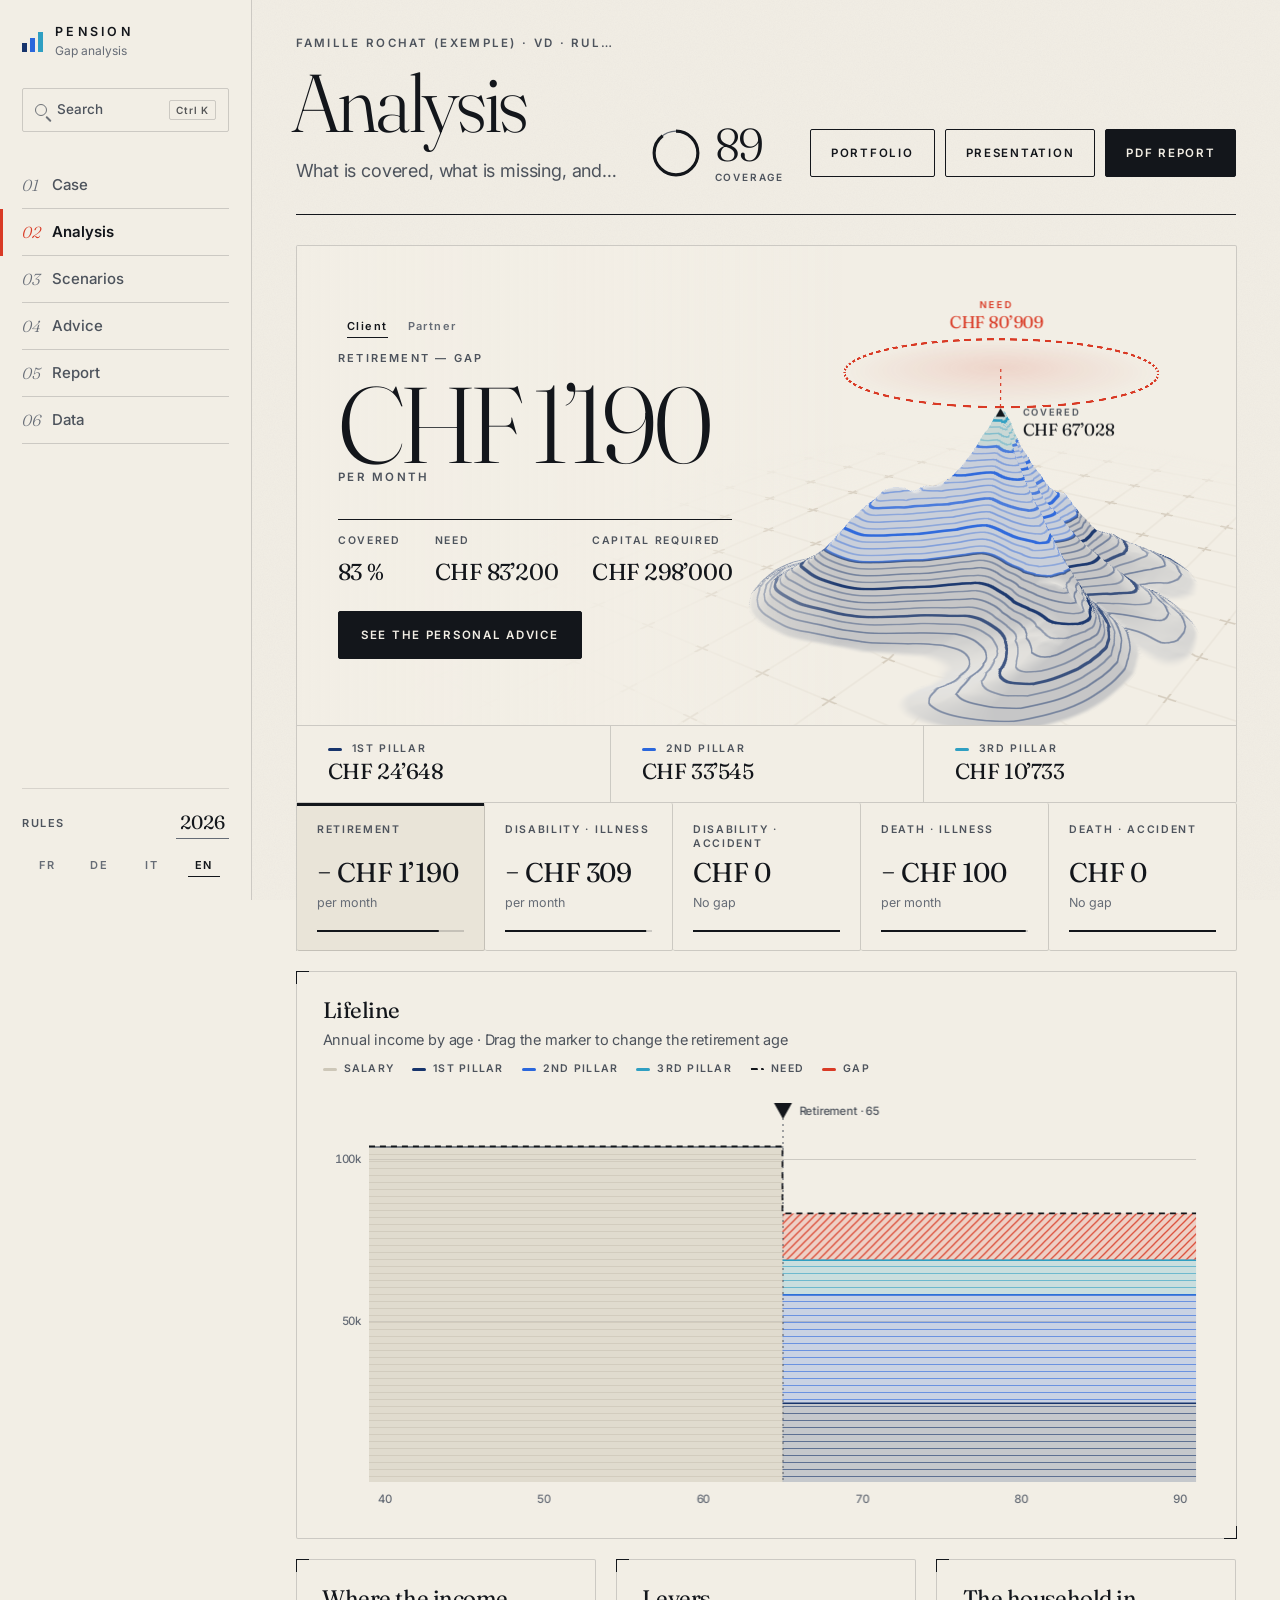
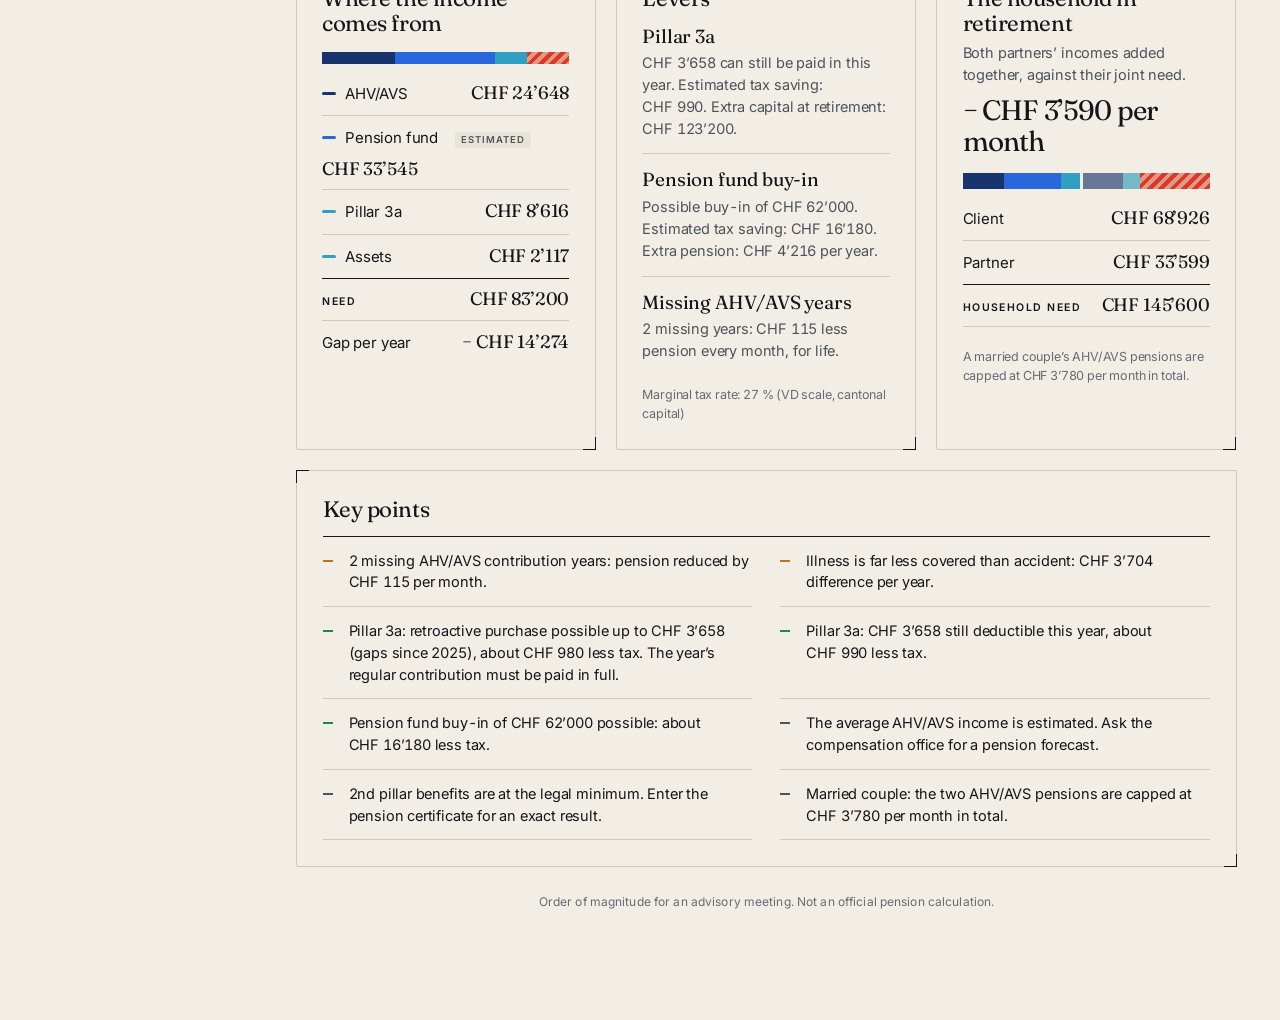
==== commit c75c5b82: "Refonte « carte » (relief calculé en direct, page d'entrée et application), moteur corrigé, portefeu" ====
--- a/web/index.html
+++ b/web/index.html
@@ -4,8 +4,8 @@
 <meta charset="utf-8">
 <meta name="viewport" content="width=device-width, initial-scale=1, maximum-scale=1, user-scalable=no, viewport-fit=cover">
 <meta name="color-scheme" content="light dark">
-<meta name="theme-color" content="#070b12" media="(prefers-color-scheme: dark)">
-<meta name="theme-color" content="#f1f3f6" media="(prefers-color-scheme: light)">
+<meta name="theme-color" content="#0a0d12" media="(prefers-color-scheme: dark)">
+<meta name="theme-color" content="#f2eee5" media="(prefers-color-scheme: light)">
 <meta name="apple-mobile-web-app-capable" content="yes">
 <meta name="apple-mobile-web-app-status-bar-style" content="black-translucent">
 <meta name="apple-mobile-web-app-title" content="Prévoyance">
@@ -15,13 +15,22 @@
 <link rel="icon" href="images/icone-192.png">
 <link rel="apple-touch-icon" href="images/icone-180.png">
 <link rel="preload" href="polices/inter-normal-latin.woff2" as="font" type="font/woff2" crossorigin>
+<link rel="preload" href="polices/fraunces-normal-latin.woff2" as="font" type="font/woff2" crossorigin>
 <link rel="stylesheet" href="polices/polices.css">
-<link rel="stylesheet" href="app.css">
-<link rel="stylesheet" href="vues.css">
-<link rel="stylesheet" href="apple.css">
-<link rel="stylesheet" href="haut.css">
-<link rel="stylesheet" href="verre.css">
-<link rel="stylesheet" href="bureau.css">
+<!-- Les feuilles d'origine sont rangées dans la couche « socle » : l'app iPhone / iPad s'y tient. Dans le navigateur,
+     la peau « carte » (carte.css, hors couche) passe toujours devant ; « force », déclarée avant le socle, reprend ce
+     qu'il impose avec !important. -->
+<style>
+@layer force, socle;
+@import url("app.css") layer(socle);
+@import url("vues.css") layer(socle);
+@import url("apple.css") layer(socle);
+@import url("haut.css") layer(socle);
+@import url("verre.css") layer(socle);
+@import url("bureau.css") layer(socle);
+@import url("plus.css") layer(socle);
+</style>
+<link rel="stylesheet" href="carte.css">
 <script type="module" src="src/app.js"></script>
 </head>
 <body>
--- a/web/carte.css
+++ b/web/carte.css
@@ -0,0 +1,510 @@
+/* Prévoyance — « la carte » : la peau de l'application dans le navigateur (téléphone, tablette, ordinateur).
+   Même parti pris que la page d'entrée : la prévoyance se lit comme une carte nationale. Papier le jour, encre la
+   nuit ; des filets à la place des panneaux de verre ; Fraunces pour les titres et les montants, Inter pour le reste ;
+   le triangle des sommets comme jalon ; dans l'Analyse, le relief calculé en direct (relief.js).
+   Les feuilles d'origine (app, vues, apple, haut, verre, bureau, plus) restent chargées, rangées dans la couche
+   « socle » (voir index.html) : tout ce qui est écrit ici passe devant, sans guerre de sélecteurs. Là où le socle
+   impose une valeur (!important), la couche « force », déclarée avant lui, la reprend.
+   Chaque sélecteur commence par html:not(.natif) : l'app iPhone / iPad garde son apparence. Écran seulement : le
+   rapport imprimé n'est pas concerné. */
+
+@media screen {
+
+/* ------------------------------------------------------------------ couleurs, typographie */
+html:not(.natif) {
+  --fond: #f2eee5; --surface: #f2eee5; --creux: #e9e4d8; --encre: #13161b; --encre-2: #4d535c; --encre-3: #666c76;
+  --filet: rgba(19, 22, 27, .17); --ombre: none;
+  --p1: #17346c; --p2: #2b67dc; --p3: #2f9fc2; --salaire: #cdc7b8; --attente: #b98a2f; --lacune: #d93a25; --ok: #1d8658;
+  --critique: #d93a25; --attention: #b7791f; --opportunite: #1d8658; --info: #4d535c;
+  --accent: #13161b; --sur-accent: #f2eee5; --trait: #13161b; --bleu: #2b67dc; --bleu-2: #1f51b4;
+  --rayon: 2px; --aise-2: cubic-bezier(.65, 0, .35, 1);
+  --police: 'Inter', ui-sans-serif, system-ui, -apple-system, 'Segoe UI', sans-serif;
+  --titre: 'Fraunces', 'Iowan Old Style', Georgia, serif;
+  --verre: transparent; --verre-bord: var(--filet); --verre-flou: none; --verre-ombre: 0 0 0 0 transparent; --verre-reflet: 0 0 0 0 transparent;
+  --bulle: transparent; --bulle-ombre: 0 0 0 0 transparent; --puits: transparent; --puits-bord: transparent; --halo: none; --tel: var(--fond);
+  --relief-fond: var(--fond); --relief-trait: #a3927a;
+}
+@media (prefers-color-scheme: dark) {
+  html:not(.natif) {
+    --fond: #0a0d12; --surface: #0a0d12; --creux: #141920; --encre: #eeeae0; --encre-2: #adb0b6; --encre-3: #858a93;
+    --filet: rgba(238, 234, 224, .17);
+    --p1: #3f74e6; --p2: #9fc3ff; --p3: #7fe3d6; --salaire: #2a313c; --attente: #e0b055; --lacune: #ff6a4d; --ok: #45c08a;
+    --critique: #ff6a4d; --attention: #e0b055; --opportunite: #45c08a; --info: #adb0b6;
+    --accent: #eeeae0; --sur-accent: #0a0d12; --trait: #eeeae0; --bleu: #9cc0ff; --bleu-2: #7fa9f5;
+    --relief-trait: #68717f;
+  }
+}
+
+/* le papier et son grain */
+html:not(.natif) body { font-family: var(--police); font-feature-settings: 'cv11', 'ss01'; color: var(--encre); background-color: var(--fond); background-attachment: fixed;
+  background-image: url("data:image/svg+xml;utf8,<svg xmlns='http://www.w3.org/2000/svg' width='220' height='220'><filter id='g'><feTurbulence type='fractalNoise' baseFrequency='.85' numOctaves='2' stitchTiles='stitch'/><feColorMatrix values='0 0 0 0 .5  0 0 0 0 .5  0 0 0 0 .5  0 0 0 .1 0'/></filter><rect width='220' height='220' filter='url(%23g)'/></svg>"); }
+html:not(.natif) .fond { display: none; }
+html:not(.natif) ::selection { background: var(--bleu); color: var(--fond); }
+html:not(.natif) :focus-visible { outline: 2px solid var(--bleu); outline-offset: 3px; }
+html:not(.natif) h2 { font-family: var(--titre); font-weight: 400; letter-spacing: -.02em; }
+
+/* ------------------------------------------------------------------ commandes */
+html:not(.natif) .bouton { position: relative; isolation: isolate; overflow: hidden; display: inline-flex; align-items: center; justify-content: center; gap: 12px; min-height: 48px; padding: 8px 22px;
+  border: 1px solid var(--encre); border-radius: 2px; background: var(--encre); color: var(--fond); box-shadow: none; filter: none;
+  font: 600 11.5px/1.25 var(--police); letter-spacing: .15em; text-transform: uppercase; text-align: center; transition: color .45s var(--aise), border-color .45s, transform .3s var(--aise); }
+html:not(.natif) .bouton::before { content: ""; position: absolute; inset: -1px; z-index: -1; background: var(--bleu); transform: scaleX(0); transform-origin: right center; transition: transform .6s var(--aise-2); }
+html:not(.natif) .bouton::after { content: ""; flex: none; width: 9px; height: 8px; background: currentColor; clip-path: polygon(50% 0, 100% 100%, 0 100%); transition: transform .5s var(--aise); }
+html:not(.natif) .bouton.discret, html:not(.natif) .ep-droite .bouton.discret { background: none; color: var(--encre); box-shadow: none; }
+html:not(.natif) .bouton.discret::before { background: var(--encre); }
+html:not(.natif) .bouton.discret::after { display: none; }
+html:not(.natif) .bouton i { display: none; }
+html:not(.natif) .bouton:disabled { filter: none; opacity: .4; }
+html:not(.natif) .bouton:active { transform: scale(.98); }
+html:not(.natif) .pastille { border: 1px solid var(--encre-3); border-radius: 2px; background: none; box-shadow: none; padding: 9px 14px; color: var(--encre); font: 600 10.5px/1.2 var(--police); letter-spacing: .13em; text-transform: uppercase;
+  transition: background .35s var(--aise), color .35s var(--aise), border-color .35s; }
+html:not(.natif) .pastille.danger { color: var(--critique); border-color: color-mix(in srgb, var(--critique) 50%, transparent); }
+html:not(.natif) .lien { font: 600 11px/1 var(--police); letter-spacing: .14em; text-transform: uppercase; color: var(--encre-2); }
+html:not(.natif) kbd { border-radius: 2px; background: none; border: 1px solid var(--filet); font: 600 10px/1 var(--police); letter-spacing: .08em; }
+
+html:not(.natif) .segments, html:not(.natif) .choix-annee select, html:not(.natif) .compteur { background: none; border: 0; box-shadow: none; }
+html:not(.natif) .segments { display: inline-flex; gap: 2px; padding: 0; border-radius: 0; }
+html:not(.natif) .segments button { position: relative; padding: 9px 9px; border-radius: 0; background: none; box-shadow: none; font: 600 11px/1 var(--police); letter-spacing: .13em; color: var(--encre-3); transition: color .3s; }
+html:not(.natif) .segments button::after { content: ""; position: absolute; left: 9px; right: 9px; bottom: 3px; height: 1px; background: var(--encre); transform: scaleX(0); transform-origin: right; transition: transform .5s var(--aise); }
+html:not(.natif) .segments button[aria-pressed="true"], html:not(.natif) .cibles button[aria-pressed="true"] { background: none; box-shadow: none; color: var(--encre); }
+html:not(.natif) .segments button[aria-pressed="true"]::after { transform: scaleX(1); transform-origin: left; }
+html:not(.natif) select { border-radius: 0; }
+html:not(.natif) .choix-annee { font: 600 11px/1 var(--police); letter-spacing: .14em; text-transform: uppercase; color: var(--encre-2); }
+html:not(.natif) .choix-annee select { padding: 6px 4px; border-bottom: 1px solid var(--encre-3); font: 400 19px/1 var(--titre); letter-spacing: 0; color: var(--encre); }
+html:not(.natif) .compteur { border: 1px solid var(--encre-3); border-radius: 2px; padding: 0; }
+html:not(.natif) .compteur button { background: none; box-shadow: none; border-radius: 0; color: var(--encre); }
+html:not(.natif) .compteur b { font: 400 18px/1 var(--titre); }
+
+/* champs : une ligne d'écriture, pas une boîte */
+html:not(.natif) .champ > span { font: 600 10.5px/1.35 var(--police); letter-spacing: .14em; text-transform: uppercase; color: var(--encre-2); }
+html:not(.natif) .champ > span i { letter-spacing: .06em; text-transform: none; font-weight: 500; }
+html:not(.natif) .champ input[type="text"], html:not(.natif) .champ input[type="date"], html:not(.natif) .champ input[type="password"], html:not(.natif) .champ select, html:not(.natif) .champ textarea, html:not(.natif) dialog.scan textarea, html:not(.natif) .verrou-carte input {
+  background-color: transparent; border: 0; border-bottom: 1px solid var(--encre-3); border-radius: 0; box-shadow: none; padding: 9px 0 10px; font: 400 19px/1.2 var(--titre); color: var(--encre); }
+html:not(.natif) .champ select { padding-right: 22px; background-image: linear-gradient(45deg, transparent 50%, var(--encre) 50%), linear-gradient(-45deg, transparent 50%, var(--encre) 50%);
+  background-size: 6px 6px; background-position: right 7px center, right 1px center; background-repeat: no-repeat; }
+html:not(.natif) .champ select option { color: #13161b; background: #fff; }
+html:not(.natif) .champ input:hover, html:not(.natif) .champ select:hover { border-color: var(--encre); }
+html:not(.natif) .champ input:focus, html:not(.natif) .champ select:focus, html:not(.natif) .champ textarea:focus, html:not(.natif) dialog.scan textarea:focus, html:not(.natif) .verrou-carte input:focus { background-color: transparent; border-color: var(--bleu); box-shadow: 0 1px 0 var(--bleu); }
+html:not(.natif) .champ input[type="text"]::placeholder { color: var(--encre-3); }
+html:not(.natif) .montant::before { left: 0; font: 600 10.5px/1 var(--police); letter-spacing: .12em; }
+html:not(.natif) .bascule { font-size: 14.5px; }
+html:not(.natif) .bascule input { width: 40px; height: 22px; background: none; border: 1px solid var(--encre); box-shadow: none; }
+html:not(.natif) .bascule input::after { left: 3px; top: 3px; width: 14px; height: 14px; background: var(--encre); box-shadow: none; }
+html:not(.natif) .bascule input:checked { background: var(--encre); }
+html:not(.natif) .bascule input:checked::after { background: var(--fond); transform: translateX(18px); }
+html:not(.natif) .curseur output { font: 400 22px/1 var(--titre); letter-spacing: -.01em; }
+html:not(.natif) input[type="range"] { height: 30px; cursor: grab; }
+html:not(.natif) input[type="range"]::-webkit-slider-runnable-track { height: 9px; border-radius: 0;
+  background: linear-gradient(var(--encre), var(--encre)) left center / var(--part, 50%) 3px no-repeat, linear-gradient(var(--encre-3), var(--encre-3)) center / 100% 1px no-repeat,
+    repeating-linear-gradient(90deg, var(--encre-3) 0 1px, transparent 1px 5%) center / 100% 9px no-repeat; }
+html:not(.natif) input[type="range"]::-moz-range-track { height: 1px; background: var(--encre-3); }
+html:not(.natif) input[type="range"]::-moz-range-progress { height: 3px; background: var(--encre); }
+html:not(.natif) input[type="range"]::-webkit-slider-thumb { width: 24px; height: 24px; margin-top: -7.5px; border-radius: 50%; background: var(--fond); border: 1px solid var(--encre);
+  box-shadow: inset 0 0 0 7px var(--fond), inset 0 0 0 12px var(--lacune); }
+html:not(.natif) input[type="range"]::-moz-range-thumb { width: 22px; height: 22px; border-radius: 50%; background: var(--fond); border: 1px solid var(--encre); box-shadow: inset 0 0 0 7px var(--fond), inset 0 0 0 12px var(--lacune); }
+html:not(.natif) .intertitre { font: 600 10.5px/1.3 var(--police); letter-spacing: .16em; color: var(--encre-2); border-top-color: var(--encre); padding-top: 12px; }
+
+/* ------------------------------------------------------------------ feuilles : un filet, deux coins, pas d'ombre */
+html:not(.natif) .carte, html:not(.natif) .bloc, html:not(.natif) .risque, html:not(.natif) dialog.scan, html:not(.natif) .verrou-carte, html:not(.natif) .rubriques { background: var(--fond); background-image: none; border: 1px solid var(--filet); border-radius: 2px; box-shadow: none; -webkit-backdrop-filter: none; backdrop-filter: none; }
+html:not(.natif) .carte { position: relative; padding: clamp(18px, 2vw, 30px); }
+html:not(.natif) #vue .carte::before, html:not(.natif) #vue .carte::after, html:not(.natif) .saisie .bloc[data-bloc]::before { content: ""; position: absolute; width: 12px; height: 12px; border: 0 solid var(--encre); background: none; opacity: 1; border-radius: 0; pointer-events: none; }
+html:not(.natif) #vue .carte::before, html:not(.natif) .saisie .bloc[data-bloc]::before { left: -1px; top: -1px; right: auto; bottom: auto; border-width: 1px 0 0 1px; }
+html:not(.natif) #vue .carte::after { inset: auto -1px -1px auto; border-width: 0 1px 1px 0; }
+html:not(.natif) #vue .carte:not(.tete):hover, html:not(.natif) .risque:hover { transform: none; }
+html:not(.natif) .carte h2 { font: 400 clamp(22px, 1.75vw, 28px)/1.12 var(--titre); letter-spacing: -.02em; }
+html:not(.natif) .carte-tete { align-items: flex-start; margin-bottom: 16px; }
+html:not(.natif) .carte-tete p, html:not(.natif) .carte > p { color: var(--encre-2); font-size: 14.5px; line-height: 1.5; margin-top: 6px; }
+html:not(.natif) .surtitre { font: 600 11px/1.3 var(--police); letter-spacing: .2em; color: var(--encre-2); }
+html:not(.natif) .note { color: var(--encre-2); }
+html:not(.natif) .petit { color: var(--encre-3); font-size: 12.5px; line-height: 1.5; }
+html:not(.natif) .avertissement { font-size: 12px; color: var(--encre-3); letter-spacing: .01em; }
+
+html:not(.natif) .chiffres { gap: 0 22px; margin-top: 18px; border-top: 1px solid var(--encre); }
+html:not(.natif) .chiffre, html:not(.natif) .tenue, html:not(.natif) .option, html:not(.natif) .scan-ligne, html:not(.natif) .attente, html:not(.natif) .remarque, html:not(.natif) .alertes li { background: none; border: 0; border-radius: 0; }
+html:not(.natif) .chiffre { padding: 13px 0 14px; gap: 5px; border-bottom: 1px solid var(--filet); align-content: start; }
+html:not(.natif) .chiffre small { font: 600 10.5px/1.35 var(--police); letter-spacing: .14em; text-transform: uppercase; color: var(--encre-2); }
+html:not(.natif) .chiffre b { font-family: var(--titre); letter-spacing: -.02em; line-height: 1.08; }
+html:not(.natif) .chiffre span { color: var(--encre-3); font-size: 12.5px; }
+
+html:not(.natif) .lignes li { padding: 11px 0; }
+html:not(.natif) .lignes .nom i, html:not(.natif) .legende i { width: 14px; height: 3px; border-radius: 2px; transform: translateY(-4px); }
+html:not(.natif) .legende i { transform: none; }
+html:not(.natif) .legende { font: 600 10.5px/1.3 var(--police); letter-spacing: .12em; text-transform: uppercase; gap: 8px 18px; }
+html:not(.natif) .lignes em { border-radius: 2px; font: 600 9.5px/1 var(--police); letter-spacing: .1em; text-transform: uppercase; padding: 3px 6px; }
+html:not(.natif) .lignes b, html:not(.natif) .lignes .total b { font: 400 18px/1 var(--titre); white-space: nowrap; }
+html:not(.natif) .lignes .nom { flex-wrap: wrap; row-gap: 4px; }
+html:not(.natif) .lignes .total { font-weight: 500; }
+html:not(.natif) .lignes .total span { font: 600 10.5px/1.3 var(--police); letter-spacing: .14em; text-transform: uppercase; }
+html:not(.natif) .lignes li.total { border-top: 1px solid var(--encre); }
+html:not(.natif) .pile { height: 12px; border-radius: 0; background: var(--creux); margin: 16px 0 8px; }
+html:not(.natif) .pile.large { height: 16px; }
+html:not(.natif) .pile i.separateur { background: var(--fond); }
+html:not(.natif) .attente { margin-top: 14px; padding: 12px 0 0 14px; border-left: 2px solid var(--attente); font-size: 14px; line-height: 1.5; }
+html:not(.natif) .attente b { font: 600 10.5px/1.3 var(--police); letter-spacing: .16em; margin-bottom: 5px; }
+html:not(.natif) .remarque { margin-top: 14px; padding: 4px 0 4px 14px; border-left: 2px solid var(--attention); font-size: 14.5px; line-height: 1.5; }
+html:not(.natif) .remarque.ok { border-left-color: var(--ok); background: none; }
+html:not(.natif) .levier { padding: 14px 0; }
+html:not(.natif) .levier b { font: 400 19px/1.2 var(--titre); letter-spacing: -.01em; margin-bottom: 5px; }
+html:not(.natif) .levier p { font-size: 14.5px; line-height: 1.5; }
+
+html:not(.natif) .alertes { gap: 0; margin-top: 14px; border-top: 1px solid var(--encre); }
+html:not(.natif) .alertes li { grid-template-columns: 12px minmax(0, 1fr); gap: 14px; padding: 13px 0; border-bottom: 1px solid var(--filet); font-size: 14.5px; line-height: 1.5; }
+html:not(.natif) .alertes li::before { width: 9px; height: 8px; margin-top: 7px; border-radius: 0; box-shadow: none; clip-path: polygon(50% 0, 100% 100%, 0 100%); }
+
+html:not(.natif) .options { gap: 0; border-top: 1px solid var(--encre); border-left: 1px solid var(--filet); }
+html:not(.natif) .option { position: relative; padding: 18px; border-right: 1px solid var(--filet); border-bottom: 1px solid var(--filet); gap: 6px; }
+html:not(.natif) .option.meilleure { background: var(--creux); border-color: var(--filet); box-shadow: inset 0 3px 0 var(--ok); }
+html:not(.natif) .option h3 { font: 600 10.5px/1.35 var(--police); letter-spacing: .14em; text-transform: uppercase; color: var(--encre-2); }
+html:not(.natif) .option > b { font-family: var(--titre); letter-spacing: -.02em; }
+html:not(.natif) .option li { padding: 8px 0; font-size: 13.5px; }
+html:not(.natif) .mini-barres i { border-radius: 0; background: var(--creux); }
+html:not(.natif) .tenues { gap: 0 26px; border-top: 1px solid var(--encre); }
+html:not(.natif) .tenue { padding: 14px 0; border-bottom: 1px solid var(--filet); }
+html:not(.natif) .tenue small { font: 600 10.5px/1.35 var(--police); letter-spacing: .14em; text-transform: uppercase; }
+html:not(.natif) .tenue b { font-family: var(--titre); font-size: 30px; }
+html:not(.natif) .tenue-barre { height: 2px; border-radius: 0; background: var(--filet); margin-top: 10px; }
+html:not(.natif) .tenue-barre em { top: -5px; bottom: -5px; width: 1px; border-radius: 0; }
+html:not(.natif) .barre-couv, html:not(.natif) .effet-barres { height: 2px; border-radius: 0; background: var(--filet); overflow: visible; }
+html:not(.natif) .effet-barres { height: 6px; background: var(--creux); margin: 8px 0 6px; }
+html:not(.natif) .effet-barres .avant { height: 2px; top: 2px; background: var(--encre-3); opacity: .7; }
+html:not(.natif) .effet-tete b { font: 400 18px/1 var(--titre); }
+
+html:not(.natif) svg .axe { font-family: var(--police); letter-spacing: .04em; }
+html:not(.natif) svg .besoin { stroke-width: 1.2; }
+html:not(.natif) .bulle { border-radius: 2px; background: var(--encre); color: var(--fond); box-shadow: none; }
+html:not(.natif) .r-tableau thead th { font: 600 10px/1.3 var(--police); letter-spacing: .14em; }
+html:not(.natif) .r-tableau td { font-variant-numeric: tabular-nums; }
+html:not(.natif) .cantons-barres i { border-radius: 0; }
+html:not(.natif) .etapes b { font: 400 24px/1.1 var(--titre); letter-spacing: -.02em; }
+html:not(.natif) .etapes li[data-prochaine="true"] b { color: var(--lacune); }
+html:not(.natif) .etapes small { font: 600 10px/1.4 var(--police); letter-spacing: .14em; text-transform: uppercase; }
+html:not(.natif) .avant-apres small { font: 600 10.5px/1.3 var(--police); letter-spacing: .16em; }
+html:not(.natif) .avant-apres b { font-family: var(--titre); letter-spacing: -.04em; }
+html:not(.natif) .avant-apres .apres b { color: var(--encre); }
+html:not(.natif) .fleche { font-size: 0; width: 44px; height: 1px; background: var(--encre-3); position: relative; }
+html:not(.natif) .fleche::after { content: ""; position: absolute; right: -1px; top: -4px; width: 9px; height: 8px; background: var(--encre); clip-path: polygon(0 0, 100% 50%, 0 100%); }
+html:not(.natif) .petit-grand, html:not(.natif) .menage-total { font-family: var(--titre); letter-spacing: -.03em; }
+html:not(.natif) .budget h3, html:not(.natif) .cantons h3 { font: 400 20px/1.2 var(--titre); }
+
+/* ------------------------------------------------------------------ dossier : les rubriques, la fiche ouverte */
+html:not(.natif) .bloc > summary { font: 400 20px/1.2 var(--titre); letter-spacing: -.01em; padding: 16px 18px; }
+html:not(.natif) .champs { padding: 0 18px 20px; gap: 16px; }
+html:not(.natif) .rubriques { padding: 0; gap: 0; border-radius: 2px; counter-reset: rubrique; }
+html:not(.natif) .rubriques button { min-height: 52px; padding: 10px 16px; border-radius: 0; border-bottom: 1px solid var(--filet); font: 500 15px/1.25 var(--police); transition: background .3s, color .3s, padding .4s var(--aise); }
+html:not(.natif) .rubriques button:last-child { border-bottom: 0; }
+html:not(.natif) .rubriques button[aria-current="true"] { background: var(--creux); box-shadow: inset 3px 0 0 var(--encre); color: var(--encre); font-weight: 600; }
+html:not(.natif) .rubriques i { width: 26px; height: auto; border-radius: 0; background: none; font: italic 300 16px/1 var(--titre); color: var(--encre-3); justify-items: start; }
+html:not(.natif) .rubriques button[aria-current="true"] i { background: none; color: var(--lacune); }
+html:not(.natif) .saisie .bloc[data-bloc] { position: relative; overflow: visible; }
+html:not(.natif) .saisie .bloc[data-bloc] > summary { font: 300 clamp(30px, 3vw, 44px)/1.05 var(--titre); letter-spacing: -.03em; padding-bottom: 20px; }
+html:not(.natif) .bloc[data-bloc][open] > summary::before { background: var(--encre); color: var(--fond); border-radius: 2px; }
+html:not(.natif) .portefeuille > summary small { font: 600 10px/1.3 var(--police); letter-spacing: .16em; }
+html:not(.natif) .portefeuille > summary b { font: 400 22px/1.15 var(--titre); letter-spacing: -.01em; }
+html:not(.natif) .portefeuille > summary em { border-radius: 2px; background: none; border: 1px solid var(--filet); font: 600 10.5px/1 var(--police); padding: 4px 7px; }
+html:not(.natif) .portefeuille-liste button { border-radius: 0; background: none; border: 0; border-bottom: 1px solid var(--filet); padding: 12px 4px; }
+html:not(.natif) .portefeuille-liste button.actif { background: var(--creux); border-color: var(--filet); box-shadow: inset 3px 0 0 var(--encre); padding-left: 12px; }
+html:not(.natif) .ecran-titre h1 { font: 300 clamp(40px, 9vw, 72px)/.95 var(--titre); letter-spacing: -.035em; }
+html:not(.natif) .ecran-titre p { color: var(--encre-2); }
+
+/* ------------------------------------------------------------------ analyse : la synthèse sur le relief */
+html:not(.natif) .tete, html:not(.natif) .tete.carte { border: 1px solid var(--filet); border-radius: 2px; box-shadow: none; -webkit-backdrop-filter: none; backdrop-filter: none; overflow: hidden; }
+html:not(.natif) .tete .jauge { display: none; }
+html:not(.natif) .relief-toile { position: absolute; inset: 0; width: 100%; height: 100%; z-index: 0; pointer-events: none; }
+html:not(.natif) .relief-reperes { position: absolute; inset: 0; z-index: 1; pointer-events: none; }
+html:not(.natif) .repere { position: absolute; left: 0; top: 0; display: grid; gap: 3px; margin: 0; white-space: nowrap; transform: translate3d(calc(var(--x, 0) * 1px), calc(var(--y, 0) * 1px), 0); transition: opacity .5s var(--aise); will-change: transform; }
+html:not(.natif) .repere span { font: 600 9.5px/1 var(--police); letter-spacing: .18em; text-transform: uppercase; color: var(--encre-2); }
+html:not(.natif) .repere b { font: 400 17px/1 var(--titre); letter-spacing: -.01em; }
+html:not(.natif) .repere.sommet { padding-left: 22px; margin-top: -2px; }
+html:not(.natif) .repere.sommet i { position: absolute; left: -5px; top: 0; width: 10px; height: 9px; background: var(--encre); clip-path: polygon(50% 0, 100% 100%, 0 100%); }
+html:not(.natif) .repere.besoin { justify-items: center; text-align: center; color: var(--lacune); transform: translate3d(calc(var(--x, 0) * 1px - 50%), calc(var(--y, 0) * 1px - 100% - 10px), 0); }
+html:not(.natif) .repere.besoin span { color: inherit; }
+html:not(.natif) .relief-reperes.atteint .repere.besoin { color: var(--ok); }
+html:not(.natif) .relief-reperes.atteint .repere.sommet, html:not(.natif) .relief-reperes.proche .repere.sommet { opacity: 0; }
+html:not(.natif) .relief-reperes svg { position: absolute; inset: 0; width: 100%; height: 100%; }
+html:not(.natif) .relief-reperes line { stroke: var(--lacune); stroke-width: 1.2; stroke-dasharray: 3 4; }
+html:not(.natif) .relief-reperes.atteint line { opacity: 0; }
+html:not(.natif) .tete.avec-relief .scene-toile, html:not(.natif) .tete.avec-relief .scene-voile, html:not(.natif) .tete.avec-relief .scene-point { display: none; }
+html:not(.natif) .tete .resume { position: relative; z-index: 2; }
+html:not(.natif) .tete .grand small { font: 600 11.5px/1 var(--police); letter-spacing: .2em; text-transform: uppercase; color: var(--encre-2); }
+html:not(.natif) .tete .note { display: none; }
+html:not(.natif) .cles { display: flex; flex-wrap: wrap; gap: 0 34px; margin-top: 26px; padding-top: 2px; border-top: 1px solid var(--encre); }
+html:not(.natif) .cles > div { display: grid; gap: 6px; padding-top: 12px; }
+html:not(.natif) .cles small { font: 600 10.5px/1.3 var(--police); letter-spacing: .16em; text-transform: uppercase; color: var(--encre-2); }
+html:not(.natif) .cles b { font: 400 clamp(20px, 1.8vw, 26px)/1 var(--titre); letter-spacing: -.02em; }
+html:not(.natif) .vers-conseil { margin-top: 28px; align-self: flex-start; }
+html:not(.natif) .scene-piliers { position: relative; z-index: 2; border-top: 1px solid var(--filet); background: var(--fond); }
+html:not(.natif) .scene-puce { border-radius: 0; cursor: default; transition: background .4s var(--aise); }
+html:not(.natif) .scene-puce small { display: flex; align-items: center; gap: 10px; font: 600 10.5px/1.3 var(--police); letter-spacing: .16em; text-transform: uppercase; color: var(--encre-2); }
+html:not(.natif) .scene-puce small::before { content: ""; width: 14px; height: 3px; border-radius: 2px; background: var(--c); }
+html:not(.natif) .scene-puce:nth-child(1) { --c: var(--p1); } html:not(.natif) .scene-puce:nth-child(2) { --c: var(--p2); } html:not(.natif) .scene-puce:nth-child(3) { --c: var(--p3); }
+html:not(.natif) .scene-puce b { font: 400 clamp(19px, 1.7vw, 24px)/1.1 var(--titre); letter-spacing: -.02em; }
+html:not(.natif) .scene-puce.actif b, html:not(.natif) .scene-puce:hover b { color: var(--encre); }
+html:not(.natif) .scene-puce.vide { opacity: .4; }
+
+html:not(.natif) .risques { background: none; border: 0; border-radius: 0; box-shadow: none; -webkit-backdrop-filter: none; backdrop-filter: none; }
+html:not(.natif) .risque { position: relative; }
+html:not(.natif) .risque::before { content: ""; position: absolute; left: -1px; top: -1px; bottom: -1px; width: 3px; background: var(--encre); transform: scaleY(0); transform-origin: top; transition: transform .5s var(--aise); }
+html:not(.natif) .risque[aria-selected="true"] { background: var(--creux); border-color: var(--filet); box-shadow: none; }
+html:not(.natif) .risque[aria-selected="true"]::before { transform: scaleY(1); }
+html:not(.natif) .risque h3 { font: 600 10.5px/1.35 var(--police); letter-spacing: .16em; text-transform: uppercase; color: var(--encre-2); }
+html:not(.natif) .risque b { font-family: var(--titre); letter-spacing: -.02em; }
+html:not(.natif) .risque small { font-size: 12.5px; color: var(--encre-3); }
+html:not(.natif) .toile { margin-top: 6px; }
+
+/* ------------------------------------------------------------------ fenêtres : palette, portefeuille */
+html:not(.natif) dialog.palette, html:not(.natif) dialog.portefeuille-vue { border-radius: 2px; border: 1px solid var(--encre); background: var(--fond); -webkit-backdrop-filter: none; backdrop-filter: none; box-shadow: 0 40px 90px -40px rgba(0, 0, 0, .55); }
+html:not(.natif) dialog.palette::backdrop, html:not(.natif) dialog.portefeuille-vue::backdrop { background: color-mix(in srgb, var(--fond) 78%, transparent); -webkit-backdrop-filter: none; backdrop-filter: none; }
+html:not(.natif) dialog.portefeuille-vue::after { display: none; }
+html:not(.natif) .palette-champ input { font: 400 22px/1.3 var(--titre); }
+html:not(.natif) .palette-groupe { font: 600 10px/1 var(--police); letter-spacing: .2em; }
+html:not(.natif) .palette-entree { border-radius: 0; font-size: 15px; }
+html:not(.natif) .palette-entree[aria-selected="true"] { background: var(--creux); box-shadow: inset 3px 0 0 var(--encre); }
+html:not(.natif) .pf-tete h2 { font: 300 clamp(34px, 4vw, 56px)/.95 var(--titre); letter-spacing: -.035em; }
+html:not(.natif) .pf-gestes .pastille, html:not(.natif) .pf-liste .pastille, html:not(.natif) .demande-actions .pastille, html:not(.natif) .pf-segments .pastille { border-radius: 2px; }
+html:not(.natif) .pf-segments .pastille[aria-pressed="true"] { background: var(--encre); color: var(--fond); border-color: var(--encre); }
+html:not(.natif) .pf-bilan { font: 600 10.5px/1.4 var(--police); letter-spacing: .14em; text-transform: uppercase; }
+html:not(.natif) .pf-totaux { border-top: 1px solid var(--encre); margin: 18px 28px 0; padding: 0; }
+html:not(.natif) .pf-liste > li { border-radius: 0; }
+html:not(.natif) .pf-liste > li:hover { background: var(--creux); }
+html:not(.natif) .pf-corps > b { font: 400 21px/1.15 var(--titre); letter-spacing: -.01em; }
+html:not(.natif) .pf-corps > small { font: 600 10px/1.3 var(--police); letter-spacing: .14em; text-transform: uppercase; }
+html:not(.natif) .pf-raisons li { border-radius: 2px; background: none; border: 1px solid var(--filet); padding: 5px 9px 5px 22px; font-weight: 500; }
+html:not(.natif) .pf-raisons li::before { width: 7px; height: 6px; border-radius: 0; margin-top: -3px; clip-path: polygon(50% 0, 100% 100%, 0 100%); }
+html:not(.natif) .pf-score circle { stroke-width: 1.5; }
+html:not(.natif) .pf-score circle + circle { stroke: var(--encre); stroke-width: 3; stroke-linecap: butt; }
+html:not(.natif) .pf-score b { font: 400 19px/1 var(--titre); }
+html:not(.natif) .demande-lignes li::before { width: 7px; height: 6px; border-radius: 0; background: var(--encre); clip-path: polygon(50% 0, 100% 100%, 0 100%); }
+html:not(.natif) .evenement .levier b { font: 400 20px/1.2 var(--titre); }
+html:not(.natif) .conseil-resume { font: 300 clamp(20px, 2vw, 26px)/1.35 var(--titre); letter-spacing: -.015em; }
+html:not(.natif) .conseil-rang { width: 30px; height: 32px; place-items: start; border: 0; border-bottom: 1px solid var(--encre); border-radius: 0; background: none; color: var(--encre); font: italic 300 22px/1 var(--titre); }
+html:not(.natif) .conseil-point[data-urgence="maintenant"] .conseil-rang { background: none; color: var(--lacune); border-color: var(--lacune); }
+html:not(.natif) .conseil-point small { font: 600 10.5px/1.3 var(--police); letter-spacing: .16em; }
+
+/* ------------------------------------------------------------------ menu du bas (téléphone, tablette) : une marge de carte */
+html:not(.natif) .onglets { background: var(--fond); border: 0; border-top: 1px solid var(--encre); border-radius: 0; box-shadow: none; -webkit-backdrop-filter: none; backdrop-filter: none; }
+html:not(.natif) .onglets::before { background: var(--encre); box-shadow: none; border-radius: 0; }
+html:not(.natif) .onglets button { border-radius: 0; font-family: var(--police); }
+html:not(.natif) .bascule-panneau { background: var(--fond); border: 1px solid var(--encre); border-radius: 2px; box-shadow: none; -webkit-backdrop-filter: none; backdrop-filter: none; }
+html:not(.natif) .bascule-panneau button { border-radius: 0; font: 600 11px/1 var(--police); letter-spacing: .14em; text-transform: uppercase; }
+@media (max-width: 1199.98px) {
+  html:not(.natif) .barre::before { -webkit-backdrop-filter: none; backdrop-filter: none; background: var(--fond); -webkit-mask-image: none; mask-image: none; inset: 0; border-bottom: 1px solid var(--filet); }
+  html:not(.natif) .marque b { font: 600 12.5px/1.5 var(--police); letter-spacing: .24em; text-transform: uppercase; }
+  html:not(.natif) .onglets { left: 0; right: 0; bottom: 0; transform: none; width: auto; justify-content: space-around; padding: 6px 8px calc(6px + env(safe-area-inset-bottom, 0px)); }
+  html:not(.natif) .onglets::before { top: -1px; bottom: auto; height: 3px; }
+  html:not(.natif) .onglets button { flex: 1 1 0; min-width: 0; flex-direction: column; justify-content: center; gap: 5px; min-height: 50px; padding: 6px 1px; font: 600 8.5px/1 var(--police); letter-spacing: .05em; text-transform: uppercase; color: var(--encre-3); }
+  html:not(.natif) .onglets button span:not(.icone) { max-width: 100%; overflow: hidden; text-overflow: clip; white-space: nowrap; }
+  html:not(.natif) .onglets button[aria-selected="true"] { color: var(--encre); }
+  html:not(.natif) .onglets button .icone, html:not(.natif) .onglets button svg { width: 20px; height: 20px; }
+  html:not(.natif) body::after { display: none; }
+  html:not(.natif) .tete, html:not(.natif) .tete.carte { min-height: 0; }
+  html:not(.natif) .relief-toile { position: relative; inset: auto; order: -1; flex: none; height: clamp(260px, 44vh, 380px); }
+  html:not(.natif) .relief-reperes { bottom: auto; height: clamp(260px, 44vh, 380px); }
+  html:not(.natif) .tete .resume { width: auto; margin-top: 0; padding: 4px clamp(18px, 4vw, 30px) 24px; }
+  html:not(.natif) .scene-piliers { padding: 0; gap: 0; }
+  html:not(.natif) .scene-puce { padding: 14px clamp(12px, 3vw, 22px); }
+  html:not(.natif) .scene-puce + .scene-puce { border-left: 1px solid var(--filet); }
+  html:not(.natif) .risques { border-top: 1px solid var(--encre); padding: 0; }
+  html:not(.natif) .risque { padding: 16px 12px 15px 16px; }
+  html:not(.natif) .carte, html:not(.natif) .bloc { border-radius: 2px; }
+}
+
+/* ------------------------------------------------------------------ grand écran : le rail, l'en-tête de page, la grille */
+@media (min-width: 1200px) {
+  html:not(.natif) { --rail: 252px; --encre-2: #4d535c; --encre-3: #666c76; }
+  html:not(.natif) body { font-size: 16px; }
+  html:not(.natif) .barre { gap: 30px; border-right: 1px solid var(--filet); -webkit-backdrop-filter: none; backdrop-filter: none; }
+  html:not(.natif) .marque { padding: 0; }
+  html:not(.natif) .marque img { width: 30px; height: 30px; border-radius: 8px; box-shadow: none; }
+  html:not(.natif) .marque b { font: 600 12.5px/1 var(--police); letter-spacing: .26em; text-transform: uppercase; }
+  html:not(.natif) .marque span { font: 400 12px/1.2 var(--police); color: var(--encre-3); }
+  html:not(.natif) .chercher { margin: 0; min-height: 44px; padding: 0 12px; border-radius: 2px; border: 1px solid var(--filet); background: none; font: 500 13.5px/1 var(--police); color: var(--encre-2); }
+  html:not(.natif) .chercher:hover { background: none; border-color: var(--encre); color: var(--encre); }
+  html:not(.natif) .palette-loupe { width: 12px; height: 12px; border-width: 1.5px; }
+  html:not(.natif) .onglets { counter-reset: vue; border-top: 1px solid var(--encre); }
+  html:not(.natif) .onglets::before { left: -22px; right: auto; top: 0; border-radius: 0; background: var(--lacune); box-shadow: none; }
+  html:not(.natif) .onglets button { counter-increment: vue; border-bottom: 1px solid var(--filet); }
+  html:not(.natif) .onglets button::before { content: counter(vue, decimal-leading-zero); flex: none; width: 30px; text-align: left; font: italic 300 16px/1 var(--titre); letter-spacing: 0; color: var(--encre-3); transition: color .4s; }
+  html:not(.natif) .onglets button[aria-selected="true"]::before { color: var(--lacune); }
+  html:not(.natif) .onglets button span:not(.icone) { transition: transform .5s var(--aise); }
+  html:not(.natif) .onglets button:not([aria-selected="true"]):hover span:not(.icone) { transform: translateX(5px); }
+  html:not(.natif) .actions { border-top-color: var(--encre); }
+  html:not(.natif) .actions .choix-annee { padding: 0; }
+  html:not(.natif) .actions .segments { display: flex; justify-content: space-between; }
+  html:not(.natif) .entete-page { align-items: flex-end; padding: 0 0 30px; margin-bottom: 30px; border-bottom: 1px solid var(--encre); }
+  html:not(.natif) .ep-sur { margin-bottom: 20px; font: 600 11.5px/1 var(--police); letter-spacing: .2em; color: var(--encre-2); }
+  html:not(.natif) .entete-page h1 { margin-left: -.05em; font: 300 clamp(64px, 6.4vw, 124px)/.9 var(--titre); letter-spacing: -.04em; }
+  html:not(.natif) .ep-sous { margin-top: 18px; font: 400 18px/1.45 var(--police); color: var(--encre-2); }
+  html:not(.natif) .ep-droite { gap: 10px; padding-bottom: 2px; }
+  html:not(.natif) .ep-score { grid-template-columns: 50px auto; column-gap: 14px; margin-right: 16px; }
+  html:not(.natif) .ep-score svg { width: 50px; height: 50px; }
+  html:not(.natif) .ep-score circle { stroke-width: 1.2; stroke: var(--encre-3); }
+  html:not(.natif) .ep-score circle + circle { stroke: var(--encre); stroke-width: 3; stroke-linecap: butt; transition: stroke-dasharray 1.1s var(--aise); }
+  html:not(.natif) .ep-score b { font: 300 46px/.86 var(--titre); letter-spacing: -.04em; }
+  html:not(.natif) .ep-score small { font: 600 10px/1 var(--police); letter-spacing: .18em; margin-top: 8px; }
+  html:not(.natif) .ep-droite .bouton { min-height: 48px; padding: 8px 20px; border-radius: 2px; font-size: 11.5px; }
+  html:not(.natif) .carte h2 { font: 400 clamp(22px, 1.75vw, 28px)/1.12 var(--titre); letter-spacing: -.02em; }
+  html:not(.natif) .carte-tete p, html:not(.natif) .carte > p { font-size: 14.5px; }
+  html:not(.natif) .cles b { font-weight: 400; }
+  html:not(.natif) .surtitre, html:not(.natif) .cles small, html:not(.natif) .risque h3, html:not(.natif) .scene-puce small { font-weight: 600; }
+  html:not(.natif) .lignes li { font-size: 15px; }
+  html:not(.natif) .alertes li { font-size: 14.5px; }
+  html:not(.natif) .tete .resume { width: min(58%, 700px); max-width: none; padding: clamp(28px, 3.2vw, 54px); align-self: flex-start; flex: 1 1 auto; justify-content: center;
+    background: linear-gradient(90deg, var(--fond) 0%, color-mix(in srgb, var(--fond) 86%, transparent) 62%, color-mix(in srgb, var(--fond) 0%, transparent) 100%); }
+  html:not(.natif) .scene-puce { padding: 16px clamp(18px, 2.4vw, 34px) 18px; }
+  /* la synthèse sur toute la largeur ; dessous, les cinq risques en onglets : celui qu'on choisit redessine le relief */
+  html:not(.natif) body[data-vue="analyse"] #vue > .tete, html:not(.natif) body[data-vue="analyse"] #vue > .risques { grid-column: 1 / -1; }
+  html:not(.natif) body[data-vue="analyse"] #vue > .risques { gap: 0; margin-top: -20px; border-left: 1px solid var(--filet); }
+  html:not(.natif) body[data-vue="analyse"] .risque { grid-template-columns: minmax(0, 1fr); grid-template-areas: "titre" "montant" "note" "barre"; align-items: start; row-gap: 8px;
+    padding: 20px 20px 18px; border: 0; border-right: 1px solid var(--filet); border-bottom: 1px solid var(--filet); }
+  html:not(.natif) body[data-vue="analyse"] .risque::before { left: 0; right: 0; top: 0; bottom: auto; width: auto; height: 3px; transform: scaleX(0); transform-origin: left; }
+  html:not(.natif) body[data-vue="analyse"] .risque[aria-selected="true"]::before { transform: scaleX(1); }
+  html:not(.natif) body[data-vue="analyse"] .risque h3 { font-size: 10.5px; min-height: 2.7em; align-self: start; }
+  html:not(.natif) body[data-vue="analyse"] .risque small { align-self: start; }
+  html:not(.natif) body[data-vue="analyse"] .risque .barre-couv { margin-top: 10px; }
+  html:not(.natif) body[data-vue="analyse"] .alertes { gap: 0 28px; }
+  html:not(.natif) .rubriques { top: 28px; }
+}
+@media (min-width: 1200px) and (prefers-color-scheme: dark) { html:not(.natif) { --encre-2: #adb0b6; --encre-3: #858a93; } }
+
+/* ------------------------------------------------------------------ mouvement */
+@media (prefers-reduced-motion: no-preference) {
+  /* les feuilles entrent quand elles arrivent à l'écran (carte.js pose « a-voir », puis « vu ») */
+  html:not(.natif) #vue > *, html:not(.natif) .pile-cartes > *, html:not(.natif) body[data-vue="analyse"] #vue > .deux > .carte, html:not(.natif) .carte, html:not(.natif) .risque, html:not(.natif) .bloc { animation: none; }
+  html:not(.natif) .a-voir { opacity: 0; transform: translate3d(0, 26px, 0); }
+  html:not(.natif) .a-voir.vu { opacity: 1; transform: none; transition: opacity .9s var(--aise), transform .9s var(--aise); transition-delay: calc(var(--rang, 0) * 70ms); }
+  /* le titre de la page monte mot à mot quand on change de vue */
+  html:not(.natif) .mot { display: inline-block; overflow: hidden; vertical-align: top; padding: .08em .05em .16em; margin: -.08em -.05em -.16em; }
+  html:not(.natif) .mot > span { display: inline-block; animation: mot-monte 1s var(--aise) both; animation-delay: calc(var(--m, 0) * 70ms + 40ms); }
+  @keyframes mot-monte { from { transform: translate3d(0, 112%, 0) rotate(4deg); } }
+  html:not(.natif) .entete-page.change .ep-sur, html:not(.natif) .entete-page.change .ep-sous { animation: ep-entre .9s var(--aise) both; }
+  html:not(.natif) .entete-page.change .ep-sous { animation-delay: .16s; }
+  @keyframes ep-entre { from { opacity: 0; transform: translate3d(0, 14px, 0); } }
+  html:not(.natif) .onglets button { animation: none; }
+}
+@media (hover: hover) {
+  html:not(.natif) .bouton:hover::before { transform: scaleX(1); transform-origin: left center; }
+  html:not(.natif) .bouton:hover { color: var(--fond); filter: none; }
+  html:not(.natif) .bouton.discret:hover { color: var(--fond); }
+  html:not(.natif) .bouton:hover::after { transform: translateY(-3px); }
+  html:not(.natif) .pastille:hover { background: var(--encre); color: var(--fond); border-color: var(--encre); }
+  html:not(.natif) .pastille.danger:hover { background: var(--critique); border-color: var(--critique); color: var(--fond); }
+  html:not(.natif) .segments button:hover { color: var(--encre); }
+  html:not(.natif) .risque:not([aria-selected="true"]):hover { background: color-mix(in srgb, var(--creux) 55%, transparent); }
+  html:not(.natif) .scene-puce:hover { background: var(--creux); }
+  html:not(.natif) input[type="range"]:hover::-webkit-slider-thumb { transform: scale(1.15); }
+}
+
+/* ------------------------------------------------------------------ retouches après une relecture critique indépendante */
+/* la marque : trois barres qui montent, à plat (le dessin de l'icône, sans son vernis) */
+html:not(.natif) .marque img { display: none; }
+html:not(.natif) .marque::before { content: ""; flex: none; width: 21px; height: 20px; background: linear-gradient(var(--p1), var(--p1)) 0 100% / 5px 46% no-repeat,
+  linear-gradient(var(--p2), var(--p2)) 8px 100% / 5px 72% no-repeat, linear-gradient(var(--p3), var(--p3)) 16px 100% / 5px 100% no-repeat; }
+/* le triangle reste le signe des sommets et des jalons : ni sur les boutons, ni sur les puces */
+html:not(.natif) .bouton::after { display: none; }
+html:not(.natif) .alertes li::before { width: 10px; height: 2px; margin-top: 10px; clip-path: none; }
+html:not(.natif) .pf-raisons li::before { width: 6px; height: 6px; margin-top: -3px; clip-path: none; }
+html:not(.natif) .demande-lignes li::before { width: 8px; height: 1px; top: 1.25em; clip-path: none; }
+/* interrupteurs à angles droits, comme le reste ; fenêtres : une ombre portée nette, sans flou */
+html:not(.natif) .bascule input { border-radius: 2px; }
+html:not(.natif) .bascule input::after { border-radius: 1px; }
+html:not(.natif) dialog.palette, html:not(.natif) dialog.portefeuille-vue { box-shadow: 10px 10px 0 color-mix(in srgb, var(--encre) 10%, transparent); }
+/* libellés longs (allemand surtout) : césure propre, jamais de mot coupé au hasard ni de boîte qui déborde */
+html:not(.natif) .chiffre small, html:not(.natif) .option h3, html:not(.natif) .champ > span, html:not(.natif) .tenue small, html:not(.natif) .cles small, html:not(.natif) .risque h3, html:not(.natif) .curseur > span { overflow-wrap: break-word; hyphens: auto; min-width: 0; }
+html:not(.natif) .rangee > *, html:not(.natif) .chiffres > *, html:not(.natif) .tenues > *, html:not(.natif) .curseur > * { min-width: 0; }
+html:not(.natif) .chiffre { position: relative; }
+html:not(.natif) .chiffre b { overflow-wrap: anywhere; }
+html:not(.natif) .effet-tete b, html:not(.natif) .curseur output, html:not(.natif) .r-tableau td, html:not(.natif) .r-tableau thead th, html:not(.natif) .etapes b { white-space: nowrap; }
+html:not(.natif) .lignes li { flex-wrap: wrap; }
+html:not(.natif) .conformite-liste { margin-top: 6px; }
+html:not(.natif) .conformite-liste li { padding: 8px 0 8px 20px; font-size: 14px; }
+html:not(.natif) .rapport-cote { display: grid; gap: 14px; margin-bottom: 18px; min-width: 0; }
+/* une feuille A4 ne doit jamais élargir la page : la colonne garde sa largeur, la feuille s'y réduit */
+html:not(.natif) #vue > *, html:not(.natif) #rapport-zone, html:not(.natif) .rapport { min-width: 0; }
+html:not(.natif) .rapport { overflow-x: clip; }
+/* cantons : seules les valeurs utiles sont écrites (la plus basse, la plus haute, celle du client) ; barres visibles de nuit */
+html:not(.natif) .cantons-barres div:not(.actif):not(:first-child):not(:last-child) b { visibility: hidden; }
+html:not(.natif) .cantons-barres i { background: color-mix(in srgb, var(--encre) 18%, transparent); }
+html:not(.natif) .cantons-barres .actif i { background: var(--encre); }
+html:not(.natif) svg.colonnes .axe, html:not(.natif) svg.couloir .axe { font-size: 13.5px; }
+html:not(.natif) .evenement .chiffre small { min-height: 2.7em; }
+@media (min-width: 760px) { html:not(.natif) .lignes b { white-space: nowrap; } }
+@media (max-width: 1199.98px) {
+  html:not(.natif) .onglets button { font: 600 9px/1.5 var(--police); letter-spacing: .02em; }
+}
+@media (max-width: 760px) {
+  /* un tableau de montants ne se coupe pas : il défile dans sa carte */
+  html:not(.natif) .r-tableau.donnees-table { display: block; overflow-x: auto; }
+}
+@media (max-width: 520px) {
+  /* six entrées sur un téléphone : l'icône pour toutes, le mot (lisible) pour celle qui est ouverte */
+  html:not(.natif) .onglets button:not([aria-selected="true"]) span:not(.icone) { position: absolute; width: 1px; height: 1px; overflow: hidden; clip-path: inset(50%); }
+  html:not(.natif) .onglets button[aria-selected="true"] { flex: 2.4 1 0; }
+  html:not(.natif) .onglets button span:not(.icone) { font-size: 10px; letter-spacing: .06em; overflow: visible; }
+}
+@media (min-width: 1200px) {
+  /* en-tête de page : une ligne par élément, quelle que soit la vue (la hauteur ne change plus d'une vue à l'autre) */
+  html:not(.natif) .ep-texte { flex: 1 1 auto; min-width: 0; }
+  html:not(.natif) .ep-sur, html:not(.natif) .ep-sous { white-space: nowrap; overflow: hidden; text-overflow: ellipsis; }
+  html:not(.natif) .ep-sur { line-height: 1.6; margin-bottom: 14px; }   /* la place des accents sur les capitales (« RÈGLES ») */
+  /* rapport : les réglages restent en vue pendant que les feuilles défilent */
+  html:not(.natif) .rapport-cote { gap: 20px; margin: 0; align-self: start; position: sticky; top: 28px; max-height: calc(100vh - 56px); overflow: auto; scrollbar-width: thin; }
+  /* une carte en pleine largeur garde le même écart que les autres avec ce qui la précède */
+  html:not(.natif) .pile-cartes > .carte:has(.options):not(:first-child), html:not(.natif) .pile-cartes > .carte:has(.evenements):not(:first-child) { margin-top: 20px; }
+  /* « Et si… » : les quatre libellés une seule fois, en tête ; dessous, les valeurs alignées d'une ligne à l'autre */
+  html:not(.natif) .pile-cartes .evenement { align-items: end; }
+  html:not(.natif) .pile-cartes .evenement .chiffres { border-top: 0; }
+  html:not(.natif) .pile-cartes .evenement .chiffre { border-bottom: 0; padding: 4px 0 2px; }
+  html:not(.natif) .pile-cartes .evenement:first-child .chiffre small { min-height: 4em; padding-bottom: 8px; margin-bottom: 8px; border-bottom: 1px solid var(--encre); }
+  html:not(.natif) .pile-cartes .evenement:not(:first-child) .chiffre small { position: absolute; width: 1px; height: 1px; min-height: 0; overflow: hidden; clip-path: inset(50%); }
+}
+
+/* ------------------------------------------------------------------ les pages du rapport : ce qu'on voit est ce qui s'imprime
+   La peau ne s'applique pas à l'intérieur d'une page A4 : tout y revient aux feuilles d'origine, les mêmes qu'à
+   l'impression. (Le sélecteur porte un identifiant fictif pour passer devant toutes les règles ci-dessus.) */
+html:not(.natif) .page:is(#feuille, *), html:not(.natif) .page :is(#feuille, *), html:not(.natif) .page :is(#feuille, *)::before, html:not(.natif) .page :is(#feuille, *)::after, html:not(.natif) .page:is(#feuille, *)::before, html:not(.natif) .page:is(#feuille, *)::after { all: revert-layer; }
+html:not(.natif) .page { --accent: #0b1322; --sur-accent: #ffffff; --trait: #17335c; --bleu: #2f7cf6; --rayon: 22px; }
+/* Chaque feuille garde sa vraie largeur A4, celle de l'impression, et se réduit d'un bloc à la place disponible
+   (rapport.js mesure la colonne et pose --echelle-page). Avant, la feuille rétrécissait sans son contenu, coupé en bas. */
+html:not(.natif) .rapport .page:is(#feuille, *) { all: revert-layer; width: 210mm; height: 297mm; max-width: none; aspect-ratio: auto; zoom: var(--echelle-page, 1); border-radius: 0; box-shadow: 0 0 0 1px rgba(19, 22, 27, .18); }
+/* mêmes marges et mêmes deux colonnes qu'à l'impression, quelle que soit la largeur de l'écran */
+html:not(.natif) .rapport .page:not(.couverture):is(#feuille, *) { padding: 9mm; }
+html:not(.natif) .rapport .page .r-deux:is(#feuille, *) { grid-template-columns: repeat(2, minmax(0, 1fr)); gap: 8mm; }
+
+/* ------------------------------------------------------------------ ce que le socle impose, repris ici */
+@layer force {
+  html:not(.natif) .barre-couv i, html:not(.natif) .effet-barres i:not(.avant), html:not(.natif) .tenue-barre i, html:not(.natif) .mini-barres .actif i { background: var(--encre) !important; border-radius: 0 !important; }
+  html:not(.natif) .tenue.depasse .tenue-barre i { background: var(--lacune) !important; }
+  html:not(.natif) .jauge .arc { stroke: var(--encre) !important; }
+  html:not(.natif) .montant input { padding-left: 42px !important; }
+  html:not(.natif) .chiffre b, html:not(.natif) .option > b, html:not(.natif) .tenue b, html:not(.natif) .risque b, html:not(.natif) .menage-total, html:not(.natif) .petit-grand, html:not(.natif) .avant-apres b, html:not(.natif) .scene-puce b { font-weight: 400 !important; }
+  html:not(.natif) .chiffre small, html:not(.natif) .option h3 { white-space: normal !important; }
+  html:not(.natif) .tete, html:not(.natif) .tete.carte { background: var(--fond) !important; }
+  html:not(.natif) .scene-puce, html:not(.natif) .scene-puce:hover, html:not(.natif) .scene-puce.actif, html:not(.natif) .scene-puce:focus-visible { background: none !important; }
+  html:not(.natif) .onglets button, html:not(.natif) .onglets button[aria-selected="true"], html:not(.natif) .onglets button:hover { background: none !important; box-shadow: none !important; }
+  @media (max-width: 1199.98px) {
+    html:not(.natif) .barre { background: var(--fond) !important; }
+    html:not(.natif) .tete, html:not(.natif) .tete.carte { min-height: 0 !important; }
+    html:not(.natif) .tete .grand { font: 300 clamp(64px, 19vw, 132px)/.86 var(--titre) !important; letter-spacing: -.05em !important; }
+    html:not(.natif) .risque { border: 0 !important; border-bottom: 1px solid var(--filet) !important; }
+    html:not(.natif) .risque[aria-selected="true"] { background: var(--creux) !important; }
+  }
+  @media (min-width: 1200px) {
+    html:not(.natif) .barre { padding: 26px 22px 20px !important; background: var(--fond) !important; }
+    html:not(.natif) .onglets { gap: 0 !important; }
+    html:not(.natif) .onglets::before { width: 3px !important; }
+    html:not(.natif) .onglets button { padding: 15px 0 !important; border-radius: 0 !important; gap: 0 !important; font: 500 15px/1 var(--police) !important; color: var(--encre-2) !important; }
+    html:not(.natif) .onglets button .icone { display: none !important; }
+    html:not(.natif) .onglets button[aria-selected="true"] { color: var(--encre) !important; font-weight: 600 !important; }
+    html:not(.natif) .onglets button:not([aria-selected="true"]):hover { background: none !important; color: var(--encre) !important; }
+    html:not(.natif) .actions { padding: 18px 0 0 !important; }
+    html:not(.natif) .scene { padding: 34px clamp(28px, 3.4vw, 68px) 90px !important; }
+    html:not(.natif) .tete, html:not(.natif) .tete.carte { min-height: clamp(520px, 62vh, 700px) !important; }
+    html:not(.natif) .tete .grand { font: 300 clamp(76px, 8.4vw, 156px)/.86 var(--titre) !important; letter-spacing: -.05em !important; }
+    html:not(.natif) body[data-vue="analyse"] #vue > .risques { grid-template-columns: repeat(5, minmax(0, 1fr)) !important; }
+    html:not(.natif) .pile-cartes .chiffre b, html:not(.natif) .deux .chiffre b { font-size: clamp(20px, 1.5vw, 27px) !important; }
+    html:not(.natif) .option > b { font-size: clamp(20px, 1.5vw, 27px) !important; }
+    html:not(.natif) body[data-vue="analyse"] .risque b { font-size: 27px !important; }
+    html:not(.natif) .conseil-resume { font-weight: 400 !important; }
+  }
+}
+
+}
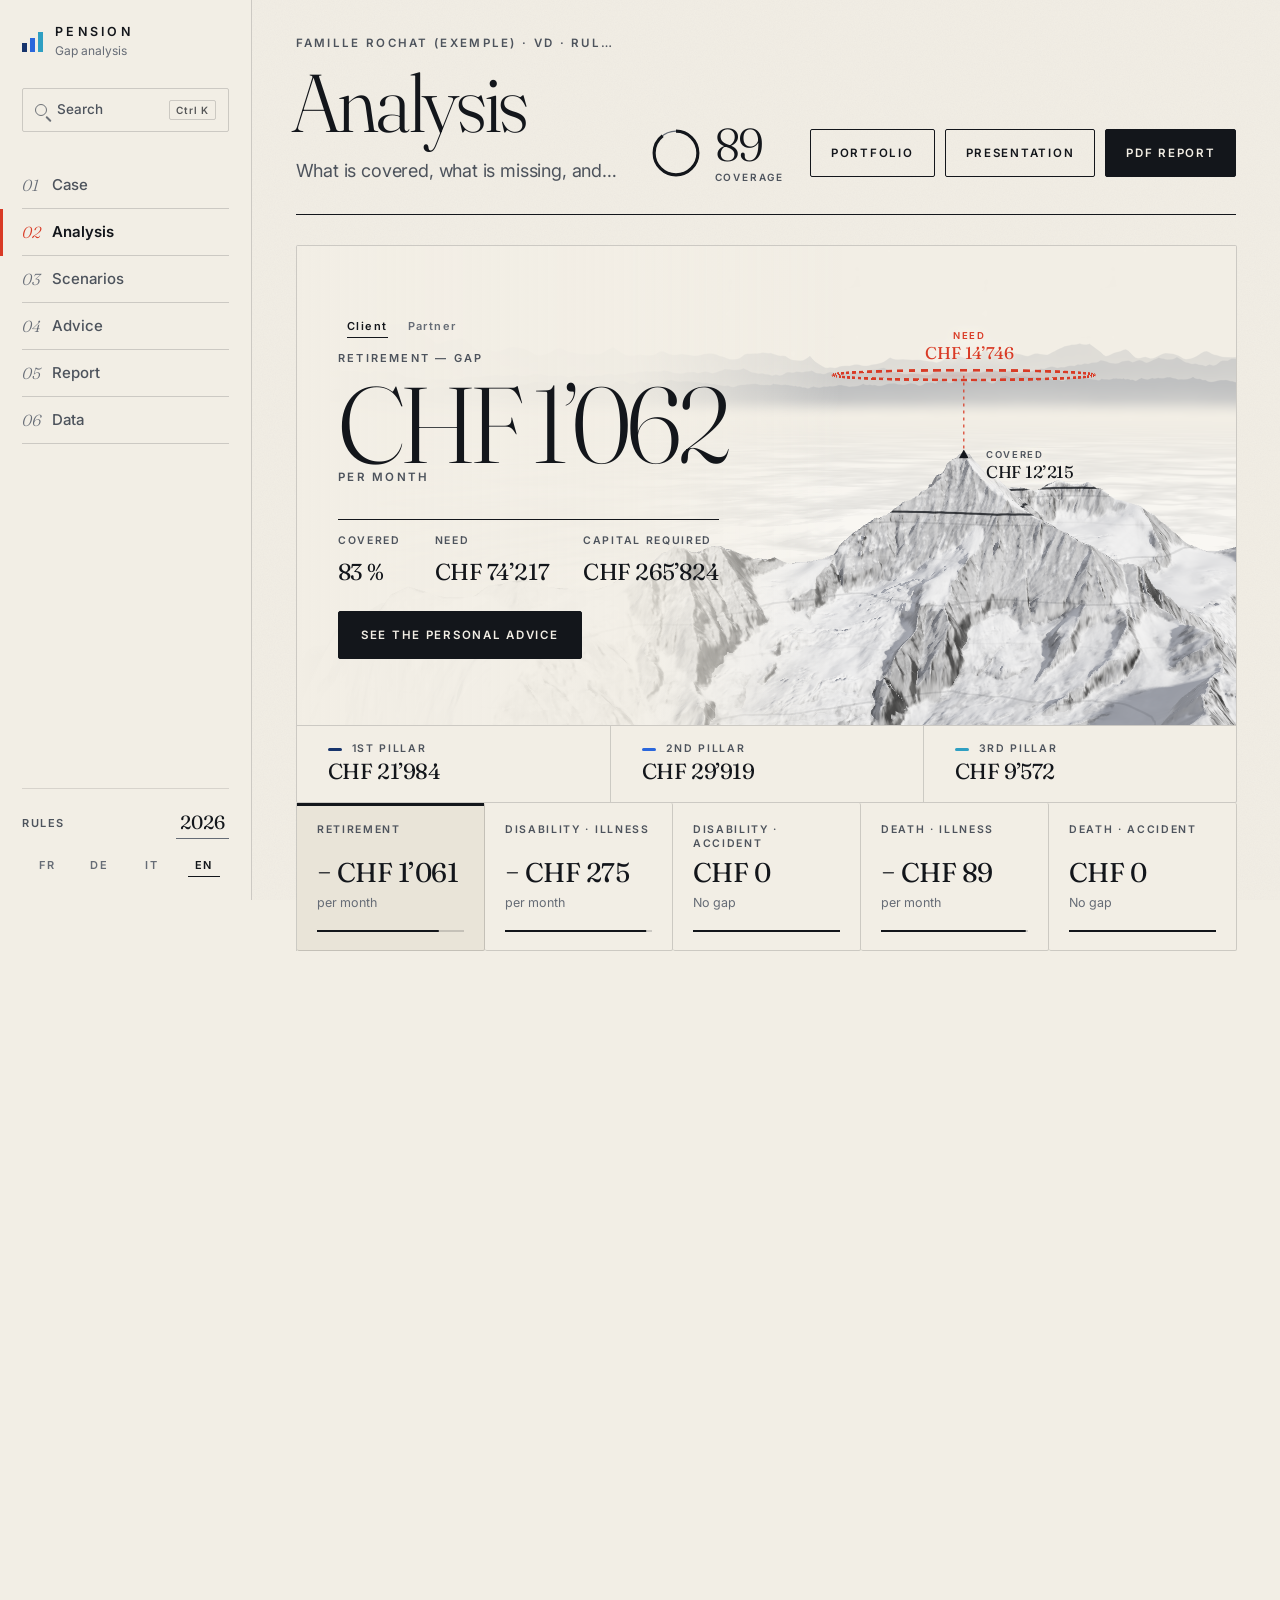
==== commit bb959573: "Direction « terrain réel » : le relief devient un vrai sommet (Weisshorn, données swisstopo), éclair" ====
--- a/web/index.html
+++ b/web/index.html
@@ -16,6 +16,9 @@
 <link rel="apple-touch-icon" href="images/icone-180.png">
 <link rel="preload" href="polices/inter-normal-latin.woff2" as="font" type="font/woff2" crossorigin>
 <link rel="preload" href="polices/fraunces-normal-latin.woff2" as="font" type="font/woff2" crossorigin>
+<!-- le terrain du relief (navigateur d'ordinateur ; un téléphone charge la version légère) -->
+<link rel="preload" href="images/terrain/weisshorn.png" as="image" media="(pointer: fine)">
+<link rel="preload" href="images/terrain/weisshorn-photo.webp" as="image" media="(pointer: fine)">
 <link rel="stylesheet" href="polices/polices.css">
 <!-- Les feuilles d'origine sont rangées dans la couche « socle » : l'app iPhone / iPad s'y tient. Dans le navigateur,
      la peau « carte » (carte.css, hors couche) passe toujours devant ; « force », déclarée avant le socle, reprend ce
--- a/web/carte.css
+++ b/web/carte.css
@@ -22,7 +22,7 @@
   --titre: 'Fraunces', 'Iowan Old Style', Georgia, serif;
   --verre: transparent; --verre-bord: var(--filet); --verre-flou: none; --verre-ombre: 0 0 0 0 transparent; --verre-reflet: 0 0 0 0 transparent;
   --bulle: transparent; --bulle-ombre: 0 0 0 0 transparent; --puits: transparent; --puits-bord: transparent; --halo: none; --tel: var(--fond);
-  --relief-fond: var(--fond); --relief-trait: #a3927a;
+  --relief-fond: var(--fond); --relief-trait: #13161b;
 }
 @media (prefers-color-scheme: dark) {
   html:not(.natif) {
@@ -31,7 +31,7 @@
     --p1: #3f74e6; --p2: #9fc3ff; --p3: #7fe3d6; --salaire: #2a313c; --attente: #e0b055; --lacune: #ff6a4d; --ok: #45c08a;
     --critique: #ff6a4d; --attention: #e0b055; --opportunite: #45c08a; --info: #adb0b6;
     --accent: #eeeae0; --sur-accent: #0a0d12; --trait: #eeeae0; --bleu: #9cc0ff; --bleu-2: #7fa9f5;
-    --relief-trait: #68717f;
+    --relief-trait: #f1eee6;
   }
 }
 
@@ -213,6 +213,8 @@
 html:not(.natif) .repere { position: absolute; left: 0; top: 0; display: grid; gap: 3px; margin: 0; white-space: nowrap; transform: translate3d(calc(var(--x, 0) * 1px), calc(var(--y, 0) * 1px), 0); transition: opacity .5s var(--aise); will-change: transform; }
 html:not(.natif) .repere span { font: 600 9.5px/1 var(--police); letter-spacing: .18em; text-transform: uppercase; color: var(--encre-2); }
 html:not(.natif) .repere b { font: 400 17px/1 var(--titre); letter-spacing: -.01em; }
+/* sur la photographie du massif, un halo à la couleur du fond garde les étiquettes lisibles */
+html:not(.natif) .repere b, html:not(.natif) .repere span { text-shadow: 0 0 3px var(--fond), 0 0 8px var(--fond), 0 0 14px var(--fond); }
 html:not(.natif) .repere.sommet { padding-left: 22px; margin-top: -2px; }
 html:not(.natif) .repere.sommet i { position: absolute; left: -5px; top: 0; width: 10px; height: 9px; background: var(--encre); clip-path: polygon(50% 0, 100% 100%, 0 100%); }
 html:not(.natif) .repere.besoin { justify-items: center; text-align: center; color: var(--lacune); transform: translate3d(calc(var(--x, 0) * 1px - 50%), calc(var(--y, 0) * 1px - 100% - 10px), 0); }
